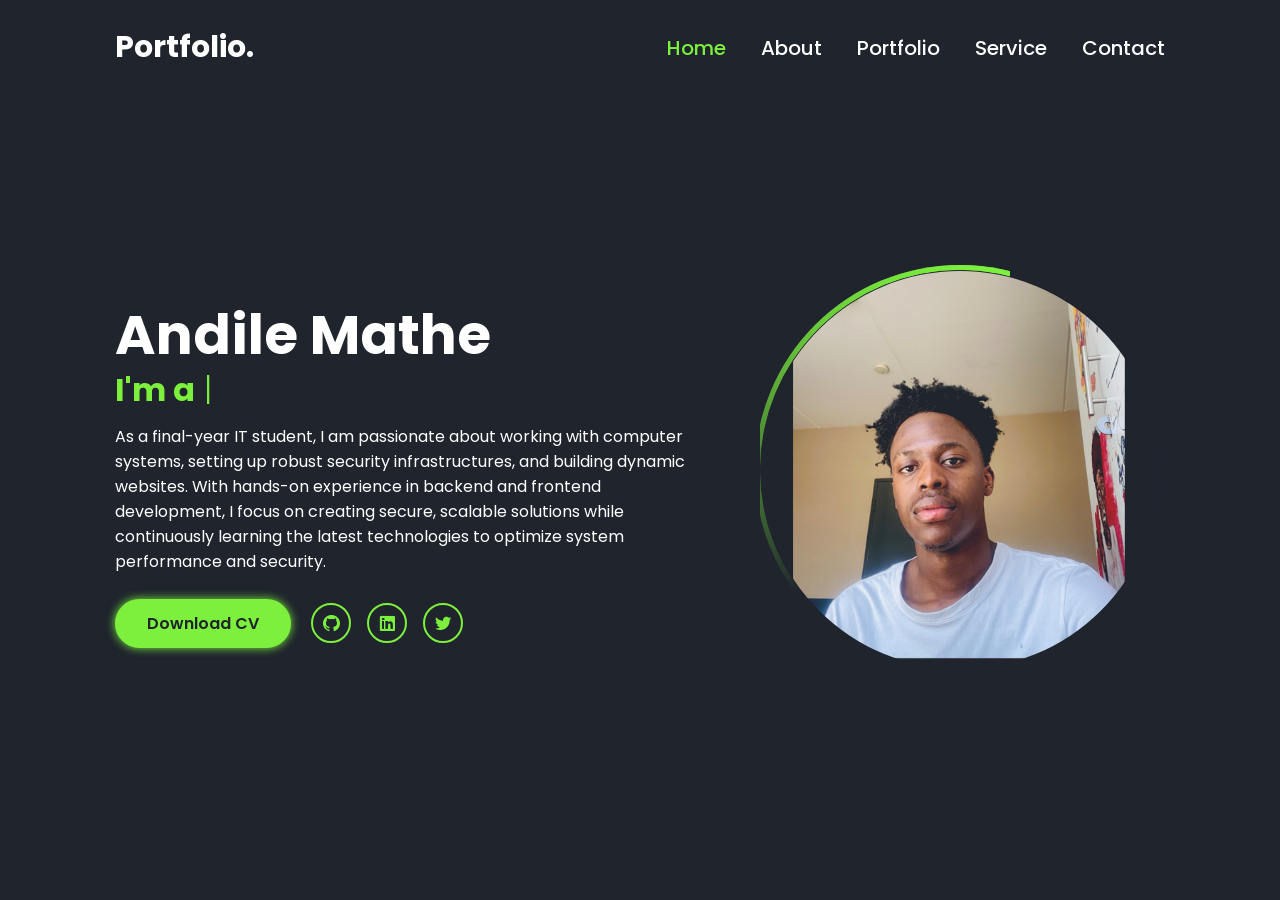
==== index.html @ 310219ba "Update index.html" ====
<!DOCTYPE html>
<html lang="en">
<head>
    <meta charset="UTF-8">
    <meta name="viewport" content="width=device-width, initial-scale=1.0">
    <link rel="stylesheet" href="styles.css">
    <link href='https://unpkg.com/boxicons@2.1.4/css/boxicons.min.css' rel='stylesheet'>
    <title>Andile Mathe</title>
</head>
<body>
    <nav class="navbar">
        <a href="#" class="logo">Portfolio.</a>
        <button class="menu-toggle" id="menuToggle" aria-label="Toggle menu">
            <span></span><span></span><span></span>
        </button>
        <ul id="navList">
            <li class="active"><a href="#home">Home</a></li>
            <li><a href="#about">About</a></li>
            <li><a href="#portfolio">Portfolio</a></li>
            <li><a href="#services">Service</a></li>
            <li><a href="#contact">Contact</a></li>
        </ul>
    </nav>

    <div class="bars-animation">
        <div class="bar" style="--1:6;"></div>
        <div class="bar" style="--1:5;"></div>
        <div class="bar" style="--1:4;"></div>
        <div class="bar" style="--1:3;"></div>
        <div class="bar" style="--1:2;"></div>
        <div class="bar" style="--1:1;"></div>
    </div>

    <section class="home" id="home">
        <div class="home-info">
            <h1>Andile Mathe</h1>
            <h2>I'm a <span id="typewriter"></span><span class="cursor">|</span></h2>
            <p>As a final-year IT student, I am passionate about working with computer systems, setting up robust security infrastructures, and building dynamic websites. With hands-on experience in backend and frontend development, I focus on creating secure, scalable solutions while continuously learning the latest technologies to optimize system performance and security.</p>
            <div class="btn-sci">
                <a href="#" class="btn">Download CV</a>
                <div class="sci">
                    <a href="https://github.com/WolfCeoo" target="_blank"><i class='bx bxl-github'></i></a>
                    <a href="https://www.linkedin.com/public-profile/settings?trk=d_flagship3_profile_self_view_public_profile" target="_blank"><i class='bx bxl-linkedin-square'></i></a>
                    <a href="https://x.com/wolf__ceo" target="_blank"><i class='bx bxl-twitter'></i></a>
                </div>
            </div>
        </div>
        <div class="home-img">
            <div class="img-box">
                <div class="img-item">
                    <img src="Andile.png" alt="Andile Mathe">
                </div>
            </div>
        </div>
    </section>

    <script>
        // Hamburger menu
        const toggle = document.getElementById('menuToggle');
        const navList = document.getElementById('navList');
        toggle.addEventListener('click', () => {
            navList.classList.toggle('open');
            toggle.classList.toggle('active');
        });
        navList.querySelectorAll('a').forEach(link => {
            link.addEventListener('click', () => {
                navList.classList.remove('open');
                toggle.classList.remove('active');
            });
        });

        // Typewriter
        const roles = [
            'Backend Developer.',
            'Network Engineer.',
            'Security Specialist.',
            'Frontend Developer.',
            'IT Student.'
        ];
        const el = document.getElementById('typewriter');
        let roleIndex = 0, charIndex = 0, deleting = false;

        function type() {
            const current = roles[roleIndex];
            if (!deleting) {
                el.textContent = current.slice(0, charIndex + 1);
                charIndex++;
                if (charIndex === current.length) {
                    deleting = true;
                    setTimeout(type, 1800);
                    return;
                }
                setTimeout(type, 80);
            } else {
                el.textContent = current.slice(0, charIndex - 1);
                charIndex--;
                if (charIndex === 0) {
                    deleting = false;
                    roleIndex = (roleIndex + 1) % roles.length;
                    setTimeout(type, 400);
                    return;
                }
                setTimeout(type, 45);
            }
        }
        setTimeout(type, 2000);
    </script>
</body>
</html>
---- styles.css ----
@import url('https://fonts.googleapis.com/css2?family=Poppins:ital,wght@0,100;0,200;0,300;0,400;0,500;0,600;0,700;0,800;0,900;1,100;1,200;1,300;1,400;1,500;1,600;1,700;1,800;1,900&display=swap');

* {
    margin: 0;
    padding: 0;
    box-sizing: border-box;
    font-family: "Poppins", serif;
}

body {
    background-color: #1f242d;
}

a {
    text-decoration: none;
    color: #fff;
}

/* ── NAVBAR ── */
.navbar {
    position: fixed;
    left: 0;
    top: 0;
    width: 100%;
    padding: 25px 9%;
    display: flex;
    justify-content: space-between;
    align-items: center;
    z-index: 100;
    visibility: hidden;
    opacity: 0;
    animation: show-content 1.5s linear forwards;
    animation-delay: 1.2s;
}

@keyframes show-content {
    100% {
        visibility: visible;
        opacity: 1;
    }
}

.navbar .logo {
    font-size: 30px;
    font-weight: 700;
}

.navbar ul {
    display: flex;
    list-style: none;
}

.navbar ul li {
    margin-left: 35px;
}

.navbar ul li a {
    font-size: 20px;
    font-weight: 500;
    transition: 0.5s;
}

.navbar ul li:hover a,
.navbar ul li.active a {
    color: #7cf03d;
}

/* ── HAMBURGER BUTTON ── */
.menu-toggle {
    display: none;
    flex-direction: column;
    justify-content: space-between;
    width: 28px;
    height: 20px;
    background: transparent;
    border: none;
    cursor: pointer;
    z-index: 200;
    padding: 0;
}

.menu-toggle span {
    display: block;
    width: 100%;
    height: 2px;
    background: #fff;
    border-radius: 2px;
    transition: all 0.35s ease;
    transform-origin: left center;
}

.menu-toggle.active span:nth-child(1) { transform: rotate(45deg) translate(1px, -3px); }
.menu-toggle.active span:nth-child(2) { opacity: 0; transform: scaleX(0); }
.menu-toggle.active span:nth-child(3) { transform: rotate(-45deg) translate(1px, 3px); }

/* ── HOME SECTION ── */
.home {
    display: flex;
    align-items: center;
    gap: 50px;
    min-height: 100vh;
    padding: 100px 9% 60px;
    color: #fff;
    visibility: hidden;
    opacity: 0;
    animation: show-content 1.5s linear forwards;
    animation-delay: 1.6s;
}

.home-info h1 {
    font-size: 55px;
}

.home-info h2 {
    font-size: 32px;
    margin-top: -10px;
    color: #7cf03d;
}

.home-info p {
    font-size: 16px;
    margin: 10px 0 25px;
}

.home-info .btn-sci {
    display: flex;
    align-items: center;
    flex-wrap: wrap;
    gap: 12px;
}

.btn {
    display: inline-block;
    padding: 10px 30px;
    background-color: #7cf03d;
    border: 2px solid #7cf03d;
    border-radius: 40px;
    box-shadow: 0 0 10px #7cf03d;
    font-size: 16px;
    color: #1f242d;
    font-weight: 600;
    transition: 0.5s;
}

.btn:hover {
    background: transparent;
    color: #7cf03d;
    box-shadow: none;
}

.home-info .btn-sci .sci {
    display: flex;
    align-items: center;
}

.home-info .btn-sci .sci a {
    display: inline-flex;
    padding: 8px;
    border: 2px solid #7cf03d;
    border-radius: 50%;
    font-size: 20px;
    color: #7cf03d;
    margin: 0 8px;
    transition: 0.5s;
}

.home-info .btn-sci .sci a:hover {
    background-color: #7cf03d;
    color: #1f242d;
    box-shadow: 0 0 10px;
}

/* ── IMAGE BOX ── */
.home-img .img-box {
    position: relative;
    width: 32vw;
    height: 32vw;
    border-radius: 50%;
    padding: 5px;
    display: flex;
    align-items: center;
    overflow: hidden;
    flex-shrink: 0;
}

.home-img .img-box::before,
.home-img .img-box::after {
    content: '';
    position: absolute;
    width: 500px;
    height: 500px;
    background: conic-gradient(transparent, transparent, transparent, #7cf03d);
    transform: rotate(0deg);
    animation: rotate-border 10s linear infinite;
}

.home-img .img-box::after {
    animation-delay: -5s;
}

@keyframes rotate-border {
    100% { transform: rotate(360deg); }
}

.home-img .img-box .img-item {
    position: relative;
    width: 100%;
    height: 100%;
    background-color: #1f242d;
    border-radius: 50%;
    border: .1px solid #1f242d;
    display: flex;
    justify-content: center;
    z-index: 1;
    overflow: hidden;
}

.home-img .img-box .img-item img {
    position: absolute;
    bottom: 10px;
    display: block;
    width: 85%;
    object-fit: cover;
    mix-blend-mode: lighten;
}

/* ── BARS ANIMATION ── */
.bars-animation {
    position: fixed;
    width: 100%;
    height: 100%;
    display: flex;
    z-index: 999;
    pointer-events: none;
}

.bars-animation .bar {
    width: 100%;
    height: 100%;
    background-color: #1f242d;
    transform: translateY(-100%);
    animation: show-bars 1s ease-in-out forwards;
    animation-delay: calc(.1s * var(--1));
}

@keyframes show-bars {
    0%   { transform: translateY(-100%); }
    40%  { transform: translateY(0); }
    100% { transform: translateY(100%); }
}

/* ── TYPEWRITER CURSOR ── */
.cursor {
    display: inline-block;
    color: #7cf03d;
    font-weight: 300;
    animation: blink 0.7s step-end infinite;
    margin-left: 2px;
}

@keyframes blink {
    0%, 100% { opacity: 1; }
    50%       { opacity: 0; }
}

/* ════════════════════════════════
   RESPONSIVE BREAKPOINTS
   ════════════════════════════════ */

/* ── TABLET (max 1024px) ── */
@media (max-width: 1024px) {
    .home {
        gap: 30px;
        padding: 100px 6% 60px;
    }
    .home-info h1 { font-size: 42px; }
    .home-info h2 { font-size: 24px; }
    .home-img .img-box {
        width: 38vw;
        height: 38vw;
    }
}

/* ── MOBILE (max 768px) ── */
@media (max-width: 768px) {
    .menu-toggle {
        display: flex;
    }

    .navbar ul {
        display: none;
        flex-direction: column;
        position: fixed;
        top: 0;
        right: 0;
        width: 70%;
        max-width: 300px;
        height: 100vh;
        background: #161b22;
        padding: 90px 40px 40px;
        gap: 30px;
        box-shadow: -4px 0 30px rgba(0,0,0,0.5);
        z-index: 150;
    }

    .navbar ul.open {
        display: flex;
        animation: slide-in 0.35s ease forwards;
    }

    @keyframes slide-in {
        from { transform: translateX(100%); }
        to   { transform: translateX(0); }
    }

    .navbar ul li { margin-left: 0; }
    .navbar ul li a { font-size: 22px; }

    .home {
        flex-direction: column-reverse;
        align-items: center;
        text-align: center;
        padding: 120px 6% 60px;
        gap: 30px;
    }

    .home-info h1 { font-size: 36px; }
    .home-info h2 { font-size: 18px; }
    .home-info p  { font-size: 14px; }

    .home-info .btn-sci { justify-content: center; }

    .home-img .img-box {
        width: 60vw;
        height: 60vw;
        max-width: 260px;
        max-height: 260px;
    }

    .home-img .img-box::before,
    .home-img .img-box::after {
        width: 300px;
        height: 300px;
    }
}

/* ── SMALL MOBILE (max 480px) ── */
@media (max-width: 480px) {
    .navbar { padding: 20px 5%; }
    .navbar .logo { font-size: 24px; }
    .home-info h1 { font-size: 28px; }
    .home-info h2 { font-size: 15px; }
    .home-info p  { font-size: 13px; }
    .btn { padding: 8px 22px; font-size: 14px; }
    .home-img .img-box {
        width: 70vw;
        height: 70vw;
    }
}
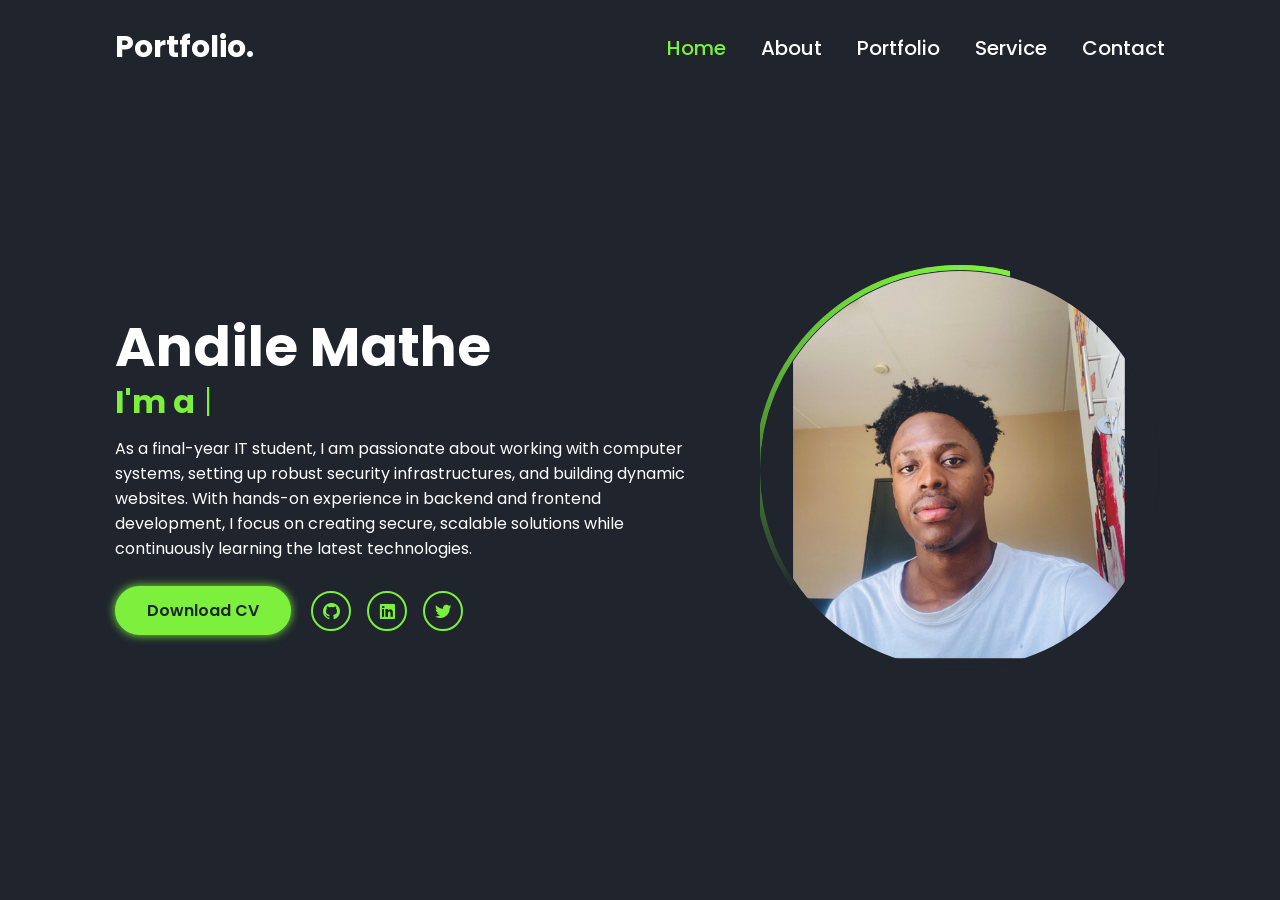
==== commit 0b982831: "Update index.html" ====
--- a/index.html
+++ b/index.html
@@ -5,7 +5,7 @@
     <meta name="viewport" content="width=device-width, initial-scale=1.0">
     <link rel="stylesheet" href="styles.css">
     <link href='https://unpkg.com/boxicons@2.1.4/css/boxicons.min.css' rel='stylesheet'>
-    <title>Andile Mathe</title>
+    <title>Andile Mathe | Portfolio</title>
 </head>
 <body>
     <nav class="navbar">
@@ -23,24 +23,24 @@
     </nav>
 
     <div class="bars-animation">
-        <div class="bar" style="--1:6;"></div>
-        <div class="bar" style="--1:5;"></div>
-        <div class="bar" style="--1:4;"></div>
-        <div class="bar" style="--1:3;"></div>
-        <div class="bar" style="--1:2;"></div>
-        <div class="bar" style="--1:1;"></div>
+        <div class="bar" style="--i:6;"></div>
+        <div class="bar" style="--i:5;"></div>
+        <div class="bar" style="--i:4;"></div>
+        <div class="bar" style="--i:3;"></div>
+        <div class="bar" style="--i:2;"></div>
+        <div class="bar" style="--i:1;"></div>
     </div>
 
     <section class="home" id="home">
         <div class="home-info">
             <h1>Andile Mathe</h1>
             <h2>I'm a <span id="typewriter"></span><span class="cursor">|</span></h2>
-            <p>As a final-year IT student, I am passionate about working with computer systems, setting up robust security infrastructures, and building dynamic websites. With hands-on experience in backend and frontend development, I focus on creating secure, scalable solutions while continuously learning the latest technologies to optimize system performance and security.</p>
+            <p>As a final-year IT student, I am passionate about working with computer systems, setting up robust security infrastructures, and building dynamic websites. With hands-on experience in backend and frontend development, I focus on creating secure, scalable solutions while continuously learning the latest technologies.</p>
             <div class="btn-sci">
                 <a href="#" class="btn">Download CV</a>
                 <div class="sci">
                     <a href="https://github.com/WolfCeoo" target="_blank"><i class='bx bxl-github'></i></a>
-                    <a href="https://www.linkedin.com/public-profile/settings?trk=d_flagship3_profile_self_view_public_profile" target="_blank"><i class='bx bxl-linkedin-square'></i></a>
+                    <a href="https://www.linkedin.com/in/andile-mathe" target="_blank"><i class='bx bxl-linkedin-square'></i></a>
                     <a href="https://x.com/wolf__ceo" target="_blank"><i class='bx bxl-twitter'></i></a>
                 </div>
             </div>
@@ -55,13 +55,16 @@
     </section>
 
     <script>
-        // Hamburger menu
+        // Hamburger menu logic
         const toggle = document.getElementById('menuToggle');
         const navList = document.getElementById('navList');
+
         toggle.addEventListener('click', () => {
             navList.classList.toggle('open');
             toggle.classList.toggle('active');
         });
+
+        // Close menu when a link is clicked
         navList.querySelectorAll('a').forEach(link => {
             link.addEventListener('click', () => {
                 navList.classList.remove('open');
@@ -69,7 +72,7 @@
             });
         });
 
-        // Typewriter
+        // Typewriter logic
         const roles = [
             'Backend Developer.',
             'Network Engineer.',
@@ -82,6 +85,7 @@
 
         function type() {
             const current = roles[roleIndex];
+            
             if (!deleting) {
                 el.textContent = current.slice(0, charIndex + 1);
                 charIndex++;
@@ -103,7 +107,8 @@
                 setTimeout(type, 45);
             }
         }
-        setTimeout(type, 2000);
+        // Start typing after initial intro bars clear
+        setTimeout(type, 1500);
     </script>
 </body>
 </html>
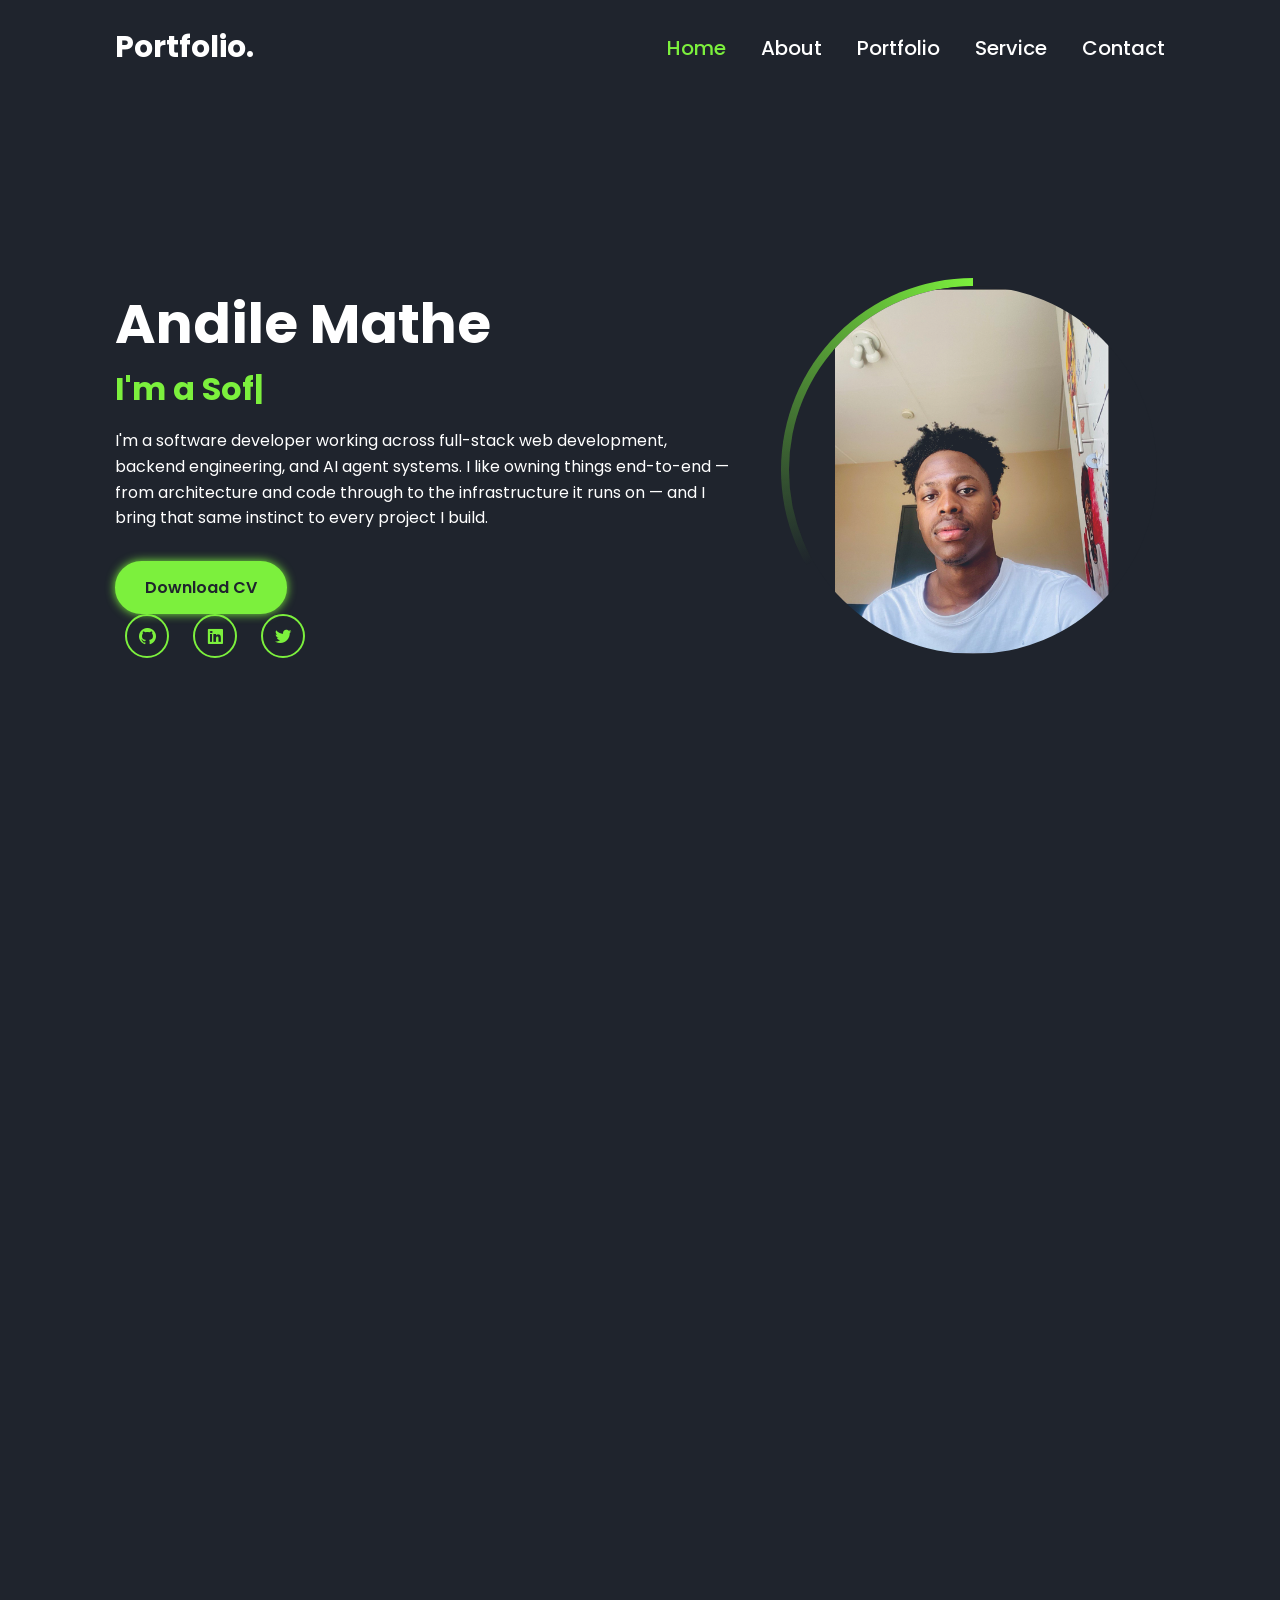
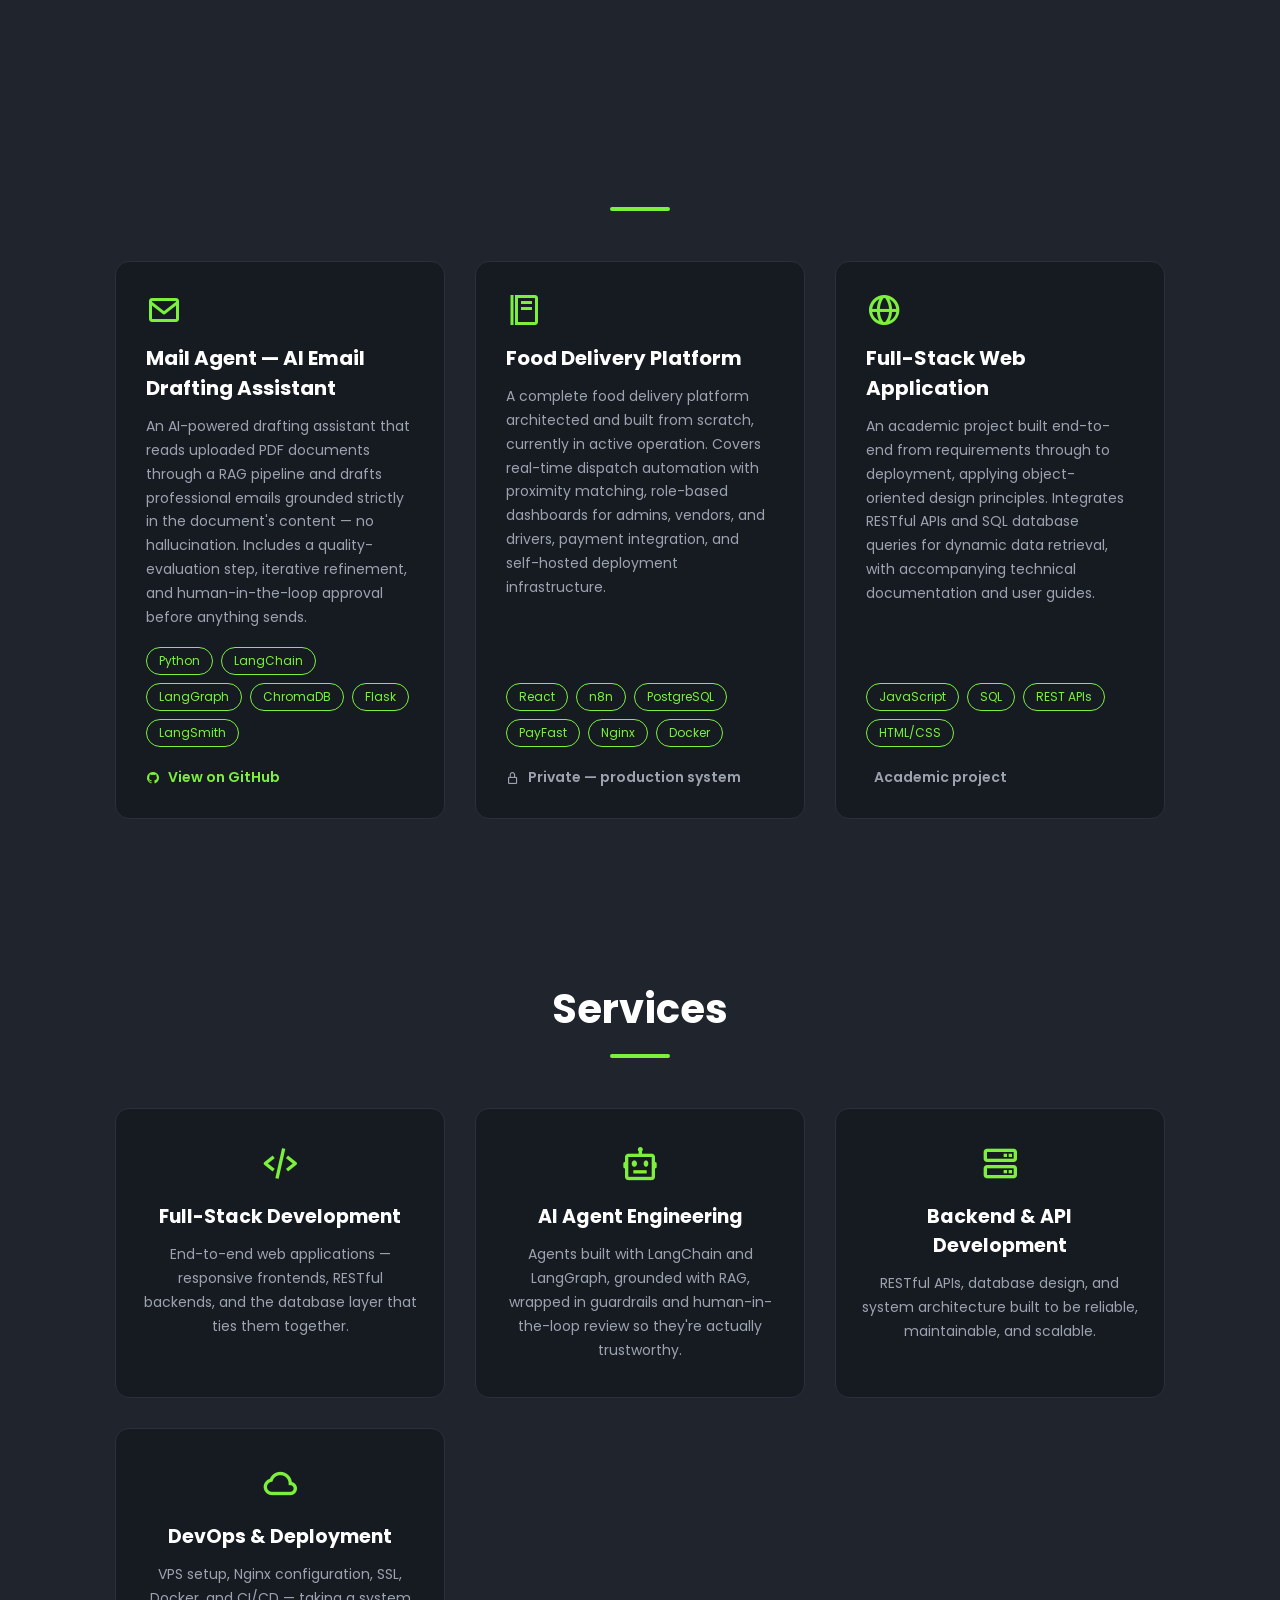
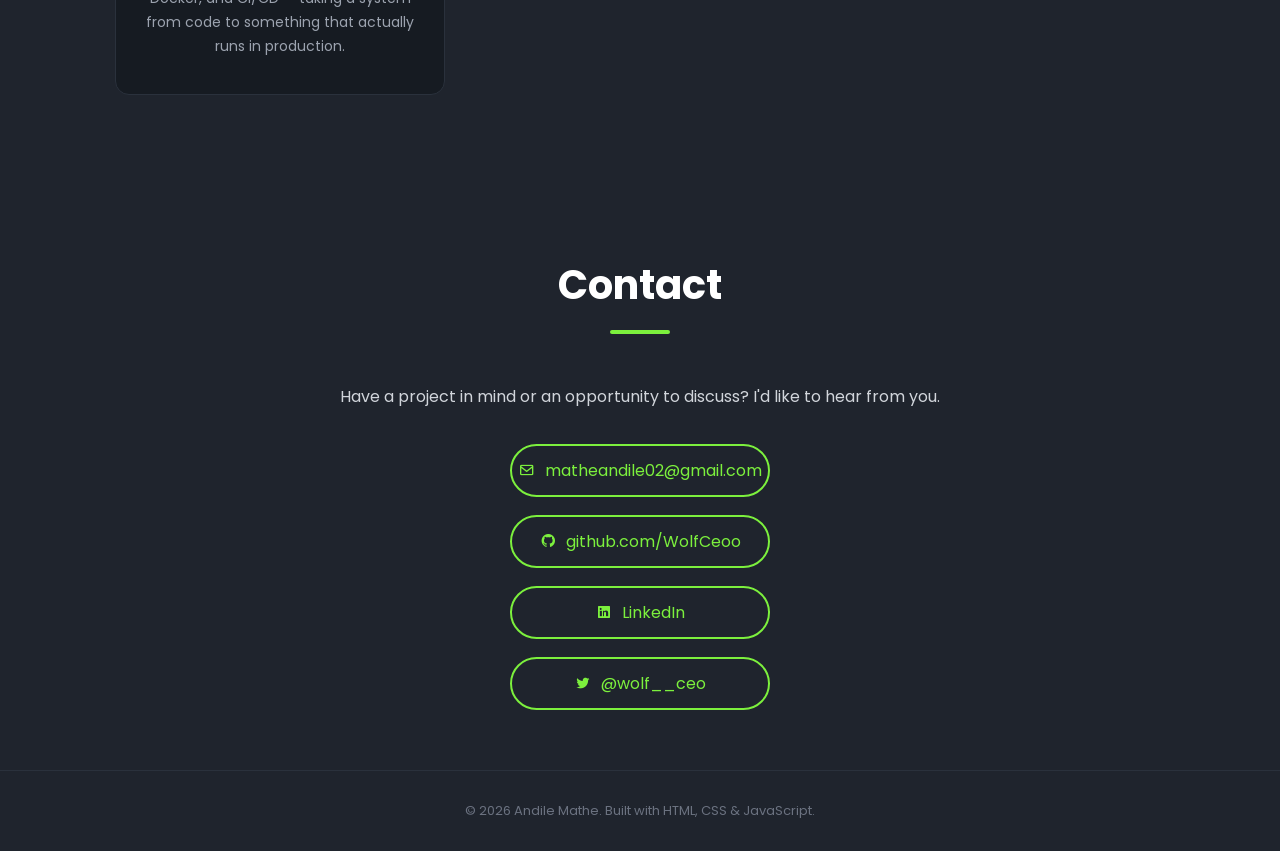
==== commit dab38e6c: "Add About, Portfolio, Services, Contact sections; refresh README; add VPS deploy workflow" ====
--- a/index.html
+++ b/index.html
@@ -1,114 +1,284 @@
-<!DOCTYPE html>
-<html lang="en">
-<head>
-    <meta charset="UTF-8">
-    <meta name="viewport" content="width=device-width, initial-scale=1.0">
-    <link rel="stylesheet" href="styles.css">
-    <link href='https://unpkg.com/boxicons@2.1.4/css/boxicons.min.css' rel='stylesheet'>
-    <title>Andile Mathe | Portfolio</title>
-</head>
-<body>
-    <nav class="navbar">
-        <a href="#" class="logo">Portfolio.</a>
-        <button class="menu-toggle" id="menuToggle" aria-label="Toggle menu">
-            <span></span><span></span><span></span>
-        </button>
-        <ul id="navList">
-            <li class="active"><a href="#home">Home</a></li>
-            <li><a href="#about">About</a></li>
-            <li><a href="#portfolio">Portfolio</a></li>
-            <li><a href="#services">Service</a></li>
-            <li><a href="#contact">Contact</a></li>
-        </ul>
-    </nav>
-
-    <div class="bars-animation">
-        <div class="bar" style="--i:6;"></div>
-        <div class="bar" style="--i:5;"></div>
-        <div class="bar" style="--i:4;"></div>
-        <div class="bar" style="--i:3;"></div>
-        <div class="bar" style="--i:2;"></div>
-        <div class="bar" style="--i:1;"></div>
-    </div>
-
-    <section class="home" id="home">
-        <div class="home-info">
-            <h1>Andile Mathe</h1>
-            <h2>I'm a <span id="typewriter"></span><span class="cursor">|</span></h2>
-            <p>As a final-year IT student, I am passionate about working with computer systems, setting up robust security infrastructures, and building dynamic websites. With hands-on experience in backend and frontend development, I focus on creating secure, scalable solutions while continuously learning the latest technologies.</p>
-            <div class="btn-sci">
-                <a href="#" class="btn">Download CV</a>
-                <div class="sci">
-                    <a href="https://github.com/WolfCeoo" target="_blank"><i class='bx bxl-github'></i></a>
-                    <a href="https://www.linkedin.com/in/andile-mathe" target="_blank"><i class='bx bxl-linkedin-square'></i></a>
-                    <a href="https://x.com/wolf__ceo" target="_blank"><i class='bx bxl-twitter'></i></a>
-                </div>
-            </div>
-        </div>
-        <div class="home-img">
-            <div class="img-box">
-                <div class="img-item">
-                    <img src="Andile.png" alt="Andile Mathe">
-                </div>
-            </div>
-        </div>
-    </section>
-
-    <script>
-        // Hamburger menu logic
-        const toggle = document.getElementById('menuToggle');
-        const navList = document.getElementById('navList');
-
-        toggle.addEventListener('click', () => {
-            navList.classList.toggle('open');
-            toggle.classList.toggle('active');
-        });
-
-        // Close menu when a link is clicked
-        navList.querySelectorAll('a').forEach(link => {
-            link.addEventListener('click', () => {
-                navList.classList.remove('open');
-                toggle.classList.remove('active');
-            });
-        });
-
-        // Typewriter logic
-        const roles = [
-            'Backend Developer.',
-            'Network Engineer.',
-            'Security Specialist.',
-            'Frontend Developer.',
-            'IT Student.'
-        ];
-        const el = document.getElementById('typewriter');
-        let roleIndex = 0, charIndex = 0, deleting = false;
-
-        function type() {
-            const current = roles[roleIndex];
-            
-            if (!deleting) {
-                el.textContent = current.slice(0, charIndex + 1);
-                charIndex++;
-                if (charIndex === current.length) {
-                    deleting = true;
-                    setTimeout(type, 1800);
-                    return;
-                }
-                setTimeout(type, 80);
-            } else {
-                el.textContent = current.slice(0, charIndex - 1);
-                charIndex--;
-                if (charIndex === 0) {
-                    deleting = false;
-                    roleIndex = (roleIndex + 1) % roles.length;
-                    setTimeout(type, 400);
-                    return;
-                }
-                setTimeout(type, 45);
-            }
-        }
-        // Start typing after initial intro bars clear
-        setTimeout(type, 1500);
-    </script>
-</body>
-</html>
+<!DOCTYPE html>
+<html lang="en">
+<head>
+    <meta charset="UTF-8">
+    <meta name="viewport" content="width=device-width, initial-scale=1.0">
+    <meta name="description" content="Andile Mathe — Software Developer & AI Engineer. Full-stack development, backend engineering, and AI agent systems.">
+    <link rel="stylesheet" href="styles.css">
+    <link href='https://unpkg.com/boxicons@2.1.4/css/boxicons.min.css' rel='stylesheet'>
+    <title>Andile Mathe | Portfolio</title>
+</head>
+<body>
+    <nav class="navbar">
+        <a href="#" class="logo">Portfolio.</a>
+        <button class="menu-toggle" id="menuToggle" aria-label="Toggle menu">
+            <span></span><span></span><span></span>
+        </button>
+        <ul id="navList">
+            <li class="active"><a href="#home">Home</a></li>
+            <li><a href="#about">About</a></li>
+            <li><a href="#portfolio">Portfolio</a></li>
+            <li><a href="#services">Service</a></li>
+            <li><a href="#contact">Contact</a></li>
+        </ul>
+    </nav>
+
+    <div class="bars-animation">
+        <div class="bar" style="--i:6;"></div>
+        <div class="bar" style="--i:5;"></div>
+        <div class="bar" style="--i:4;"></div>
+        <div class="bar" style="--i:3;"></div>
+        <div class="bar" style="--i:2;"></div>
+        <div class="bar" style="--i:1;"></div>
+    </div>
+
+    <section class="home" id="home">
+        <div class="home-info">
+            <h1>Andile Mathe</h1>
+            <h2>I'm a <span id="typewriter"></span><span class="cursor">|</span></h2>
+            <p>I'm a software developer working across full-stack web development, backend engineering, and AI agent systems. I like owning things end-to-end — from architecture and code through to the infrastructure it runs on — and I bring that same instinct to every project I build.</p>
+            <div class="btn-sci">
+                <a href="Andile_Mathe_CV.pdf" class="btn" download>Download CV</a>
+                <div class="sci">
+                    <a href="https://github.com/WolfCeoo" target="_blank" rel="noopener"><i class='bx bxl-github'></i></a>
+                    <a href="https://www.linkedin.com/in/andile-mathe" target="_blank" rel="noopener"><i class='bx bxl-linkedin-square'></i></a>
+                    <a href="https://x.com/wolf__ceo" target="_blank" rel="noopener"><i class='bx bxl-twitter'></i></a>
+                </div>
+            </div>
+        </div>
+        <div class="home-img">
+            <div class="img-box">
+                <div class="img-item">
+                    <img src="Andile.png" alt="Andile Mathe">
+                </div>
+            </div>
+        </div>
+    </section>
+
+    <section class="about" id="about">
+        <h2 class="section-title">About Me</h2>
+        <div class="about-content">
+            <div class="about-text">
+                <p>I hold a National Diploma in Information Technology from Tshwane University of Technology, graduating with multiple subject distinctions and membership in the Golden Key International Honour Society. Since then I've been building production systems in the real world — leading a backend redesign during a placement, building AI agents professionally, and independently architecting and running a live business platform from the ground up.</p>
+                <p>I'm comfortable moving between backend APIs, databases, frontend interfaces, and the infrastructure underneath all of it. I don't hand off deployment and call it someone else's problem — I'll set up the server, configure Nginx, and sort out SSL myself, because understanding the whole system makes for better engineering decisions.</p>
+            </div>
+            <div class="about-stats">
+                <div class="stat-card">
+                    <i class='bx bx-code-alt'></i>
+                    <h3>Full-Stack</h3>
+                    <p>React, Node.js, FastAPI, Flask, Django</p>
+                </div>
+                <div class="stat-card">
+                    <i class='bx bx-bot'></i>
+                    <h3>AI Agents</h3>
+                    <p>LangChain, LangGraph, RAG, MCP</p>
+                </div>
+                <div class="stat-card">
+                    <i class='bx bx-server'></i>
+                    <h3>DevOps</h3>
+                    <p>Docker, Nginx, VPS, CI/CD</p>
+                </div>
+                <div class="stat-card">
+                    <i class='bx bx-data'></i>
+                    <h3>Databases</h3>
+                    <p>PostgreSQL, MySQL, MariaDB</p>
+                </div>
+            </div>
+        </div>
+    </section>
+
+    <section class="portfolio" id="portfolio">
+        <h2 class="section-title">Portfolio</h2>
+        <div class="portfolio-grid">
+
+            <div class="portfolio-card">
+                <div class="portfolio-card-header">
+                    <i class='bx bx-envelope'></i>
+                </div>
+                <h3>Mail Agent — AI Email Drafting Assistant</h3>
+                <p>An AI-powered drafting assistant that reads uploaded PDF documents through a RAG pipeline and drafts professional emails grounded strictly in the document's content — no hallucination. Includes a quality-evaluation step, iterative refinement, and human-in-the-loop approval before anything sends.</p>
+                <div class="tag-list">
+                    <span class="tag">Python</span>
+                    <span class="tag">LangChain</span>
+                    <span class="tag">LangGraph</span>
+                    <span class="tag">ChromaDB</span>
+                    <span class="tag">Flask</span>
+                    <span class="tag">LangSmith</span>
+                </div>
+                <a href="https://github.com/WolfCeoo/Mail-Agent" target="_blank" rel="noopener" class="portfolio-link">
+                    <i class='bx bxl-github'></i> View on GitHub
+                </a>
+            </div>
+
+            <div class="portfolio-card">
+                <div class="portfolio-card-header">
+                    <i class='bx bx-food-menu'></i>
+                </div>
+                <h3>Food Delivery Platform</h3>
+                <p>A complete food delivery platform architected and built from scratch, currently in active operation. Covers real-time dispatch automation with proximity matching, role-based dashboards for admins, vendors, and drivers, payment integration, and self-hosted deployment infrastructure.</p>
+                <div class="tag-list">
+                    <span class="tag">React</span>
+                    <span class="tag">n8n</span>
+                    <span class="tag">PostgreSQL</span>
+                    <span class="tag">PayFast</span>
+                    <span class="tag">Nginx</span>
+                    <span class="tag">Docker</span>
+                </div>
+                <span class="portfolio-link portfolio-link-static">
+                    <i class='bx bx-lock-alt'></i> Private — production system
+                </span>
+            </div>
+
+            <div class="portfolio-card">
+                <div class="portfolio-card-header">
+                    <i class='bx bx-globe'></i>
+                </div>
+                <h3>Full-Stack Web Application</h3>
+                <p>An academic project built end-to-end from requirements through to deployment, applying object-oriented design principles. Integrates RESTful APIs and SQL database queries for dynamic data retrieval, with accompanying technical documentation and user guides.</p>
+                <div class="tag-list">
+                    <span class="tag">JavaScript</span>
+                    <span class="tag">SQL</span>
+                    <span class="tag">REST APIs</span>
+                    <span class="tag">HTML/CSS</span>
+                </div>
+                <span class="portfolio-link portfolio-link-static">
+                    <i class='bx bx-graduation'></i> Academic project
+                </span>
+            </div>
+
+        </div>
+    </section>
+
+    <section class="services" id="services">
+        <h2 class="section-title">Services</h2>
+        <div class="services-grid">
+            <div class="service-card">
+                <i class='bx bx-code-alt'></i>
+                <h3>Full-Stack Development</h3>
+                <p>End-to-end web applications — responsive frontends, RESTful backends, and the database layer that ties them together.</p>
+            </div>
+            <div class="service-card">
+                <i class='bx bx-bot'></i>
+                <h3>AI Agent Engineering</h3>
+                <p>Agents built with LangChain and LangGraph, grounded with RAG, wrapped in guardrails and human-in-the-loop review so they're actually trustworthy.</p>
+            </div>
+            <div class="service-card">
+                <i class='bx bx-server'></i>
+                <h3>Backend & API Development</h3>
+                <p>RESTful APIs, database design, and system architecture built to be reliable, maintainable, and scalable.</p>
+            </div>
+            <div class="service-card">
+                <i class='bx bx-cloud'></i>
+                <h3>DevOps & Deployment</h3>
+                <p>VPS setup, Nginx configuration, SSL, Docker, and CI/CD — taking a system from code to something that actually runs in production.</p>
+            </div>
+        </div>
+    </section>
+
+    <section class="contact" id="contact">
+        <h2 class="section-title">Contact</h2>
+        <div class="contact-content">
+            <p>Have a project in mind or an opportunity to discuss? I'd like to hear from you.</p>
+            <div class="contact-links">
+                <a href="mailto:matheandile02@gmail.com" class="contact-item">
+                    <i class='bx bx-envelope'></i> matheandile02@gmail.com
+                </a>
+                <a href="https://github.com/WolfCeoo" target="_blank" rel="noopener" class="contact-item">
+                    <i class='bx bxl-github'></i> github.com/WolfCeoo
+                </a>
+                <a href="https://www.linkedin.com/in/andile-mathe" target="_blank" rel="noopener" class="contact-item">
+                    <i class='bx bxl-linkedin-square'></i> LinkedIn
+                </a>
+                <a href="https://x.com/wolf__ceo" target="_blank" rel="noopener" class="contact-item">
+                    <i class='bx bxl-twitter'></i> @wolf__ceo
+                </a>
+            </div>
+        </div>
+    </section>
+
+    <footer class="footer">
+        <p>&copy; <span id="year"></span> Andile Mathe. Built with HTML, CSS &amp; JavaScript.</p>
+    </footer>
+
+    <script>
+        // Hamburger menu logic
+        const toggle = document.getElementById('menuToggle');
+        const navList = document.getElementById('navList');
+
+        toggle.addEventListener('click', () => {
+            navList.classList.toggle('open');
+            toggle.classList.toggle('active');
+        });
+
+        // Close menu when a link is clicked
+        navList.querySelectorAll('a').forEach(link => {
+            link.addEventListener('click', () => {
+                navList.classList.remove('open');
+                toggle.classList.remove('active');
+            });
+        });
+
+        // Highlight active nav link on scroll
+        const sections = document.querySelectorAll('section[id]');
+        const navLinks = document.querySelectorAll('#navList li');
+
+        window.addEventListener('scroll', () => {
+            let current = '';
+            sections.forEach(section => {
+                const sectionTop = section.offsetTop - 120;
+                if (window.scrollY >= sectionTop) {
+                    current = section.getAttribute('id');
+                }
+            });
+            navLinks.forEach(li => {
+                li.classList.remove('active');
+                const link = li.querySelector('a');
+                if (link.getAttribute('href') === `#${current}`) {
+                    li.classList.add('active');
+                }
+            });
+        });
+
+        // Typewriter logic
+        const roles = [
+            'Software Developer.',
+            'AI Engineer.',
+            'Backend Developer.',
+            'Full-Stack Developer.',
+            'Problem Solver.'
+        ];
+        const el = document.getElementById('typewriter');
+        let roleIndex = 0, charIndex = 0, deleting = false;
+
+        function type() {
+            const current = roles[roleIndex];
+
+            if (!deleting) {
+                el.textContent = current.slice(0, charIndex + 1);
+                charIndex++;
+                if (charIndex === current.length) {
+                    deleting = true;
+                    setTimeout(type, 1800);
+                    return;
+                }
+                setTimeout(type, 80);
+            } else {
+                el.textContent = current.slice(0, charIndex - 1);
+                charIndex--;
+                if (charIndex === 0) {
+                    deleting = false;
+                    roleIndex = (roleIndex + 1) % roles.length;
+                    setTimeout(type, 400);
+                    return;
+                }
+                setTimeout(type, 45);
+            }
+        }
+        // Start typing after initial intro bars clear
+        setTimeout(type, 1500);
+
+        // Footer year
+        document.getElementById('year').textContent = new Date().getFullYear();
+    </script>
+</body>
+</html>
--- a/styles.css
+++ b/styles.css
@@ -1,14 +1,15 @@
-@import url('https://fonts.googleapis.com/css2?family=Poppins:ital,wght@0,100;0,200;0,300;0,400;0,500;0,600;0,700;0,800;0,900;1,100;1,200;1,300;1,400;1,500;1,600;1,700;1,800;1,900&display=swap');
+@import url('https://fonts.googleapis.com/css2?family=Poppins:wght@300;400;500;600;700&display=swap');
 
 * {
     margin: 0;
     padding: 0;
     box-sizing: border-box;
-    font-family: "Poppins", serif;
+    font-family: "Poppins", sans-serif;
 }
 
 body {
     background-color: #1f242d;
+    overflow-x: hidden;
 }
 
 a {
@@ -29,8 +30,8 @@
     z-index: 100;
     visibility: hidden;
     opacity: 0;
-    animation: show-content 1.5s linear forwards;
-    animation-delay: 1.2s;
+    animation: show-content 1s linear forwards;
+    animation-delay: 1.2s; /* Starts as bars transition out */
 }
 
 @keyframes show-content {
@@ -70,28 +71,26 @@
     display: none;
     flex-direction: column;
     justify-content: space-between;
-    width: 28px;
-    height: 20px;
+    width: 30px;
+    height: 22px;
     background: transparent;
     border: none;
     cursor: pointer;
     z-index: 200;
-    padding: 0;
 }
 
 .menu-toggle span {
     display: block;
     width: 100%;
-    height: 2px;
+    height: 3px;
     background: #fff;
     border-radius: 2px;
-    transition: all 0.35s ease;
-    transform-origin: left center;
-}
-
-.menu-toggle.active span:nth-child(1) { transform: rotate(45deg) translate(1px, -3px); }
-.menu-toggle.active span:nth-child(2) { opacity: 0; transform: scaleX(0); }
-.menu-toggle.active span:nth-child(3) { transform: rotate(-45deg) translate(1px, 3px); }
+    transition: 0.3s;
+}
+
+.menu-toggle.active span:nth-child(1) { transform: translateY(9.5px) rotate(45deg); }
+.menu-toggle.active span:nth-child(2) { opacity: 0; }
+.menu-toggle.active span:nth-child(3) { transform: translateY(-9.5px) rotate(-45deg); }
 
 /* ── HOME SECTION ── */
 .home {
@@ -103,35 +102,17 @@
     color: #fff;
     visibility: hidden;
     opacity: 0;
-    animation: show-content 1.5s linear forwards;
-    animation-delay: 1.6s;
-}
-
-.home-info h1 {
-    font-size: 55px;
-}
-
-.home-info h2 {
-    font-size: 32px;
-    margin-top: -10px;
-    color: #7cf03d;
-}
-
-.home-info p {
-    font-size: 16px;
-    margin: 10px 0 25px;
-}
-
-.home-info .btn-sci {
-    display: flex;
-    align-items: center;
-    flex-wrap: wrap;
-    gap: 12px;
-}
+    animation: show-content 1s linear forwards;
+    animation-delay: 1.4s;
+}
+
+.home-info h1 { font-size: 55px; }
+.home-info h2 { font-size: 32px; color: #7cf03d; }
+.home-info p { font-size: 16px; margin: 15px 0 30px; line-height: 1.6; }
 
 .btn {
     display: inline-block;
-    padding: 10px 30px;
+    padding: 12px 28px;
     background-color: #7cf03d;
     border: 2px solid #7cf03d;
     border-radius: 40px;
@@ -148,79 +129,63 @@
     box-shadow: none;
 }
 
-.home-info .btn-sci .sci {
-    display: flex;
-    align-items: center;
-}
-
-.home-info .btn-sci .sci a {
+.sci a {
     display: inline-flex;
-    padding: 8px;
+    padding: 10px;
     border: 2px solid #7cf03d;
     border-radius: 50%;
     font-size: 20px;
     color: #7cf03d;
-    margin: 0 8px;
+    margin: 0 10px;
     transition: 0.5s;
 }
 
-.home-info .btn-sci .sci a:hover {
+.sci a:hover {
     background-color: #7cf03d;
     color: #1f242d;
-    box-shadow: 0 0 10px;
+    box-shadow: 0 0 10px #7cf03d;
 }
 
 /* ── IMAGE BOX ── */
 .home-img .img-box {
     position: relative;
-    width: 32vw;
-    height: 32vw;
+    width: 30vw;
+    height: 30vw;
     border-radius: 50%;
-    padding: 5px;
     display: flex;
     align-items: center;
+    justify-content: center;
     overflow: hidden;
-    flex-shrink: 0;
-}
-
-.home-img .img-box::before,
-.home-img .img-box::after {
+}
+
+.home-img .img-box::before {
     content: '';
     position: absolute;
-    width: 500px;
-    height: 500px;
+    width: 150%;
+    height: 150%;
     background: conic-gradient(transparent, transparent, transparent, #7cf03d);
-    transform: rotate(0deg);
-    animation: rotate-border 10s linear infinite;
-}
-
-.home-img .img-box::after {
-    animation-delay: -5s;
+    animation: rotate-border 6s linear infinite;
 }
 
 @keyframes rotate-border {
     100% { transform: rotate(360deg); }
 }
 
-.home-img .img-box .img-item {
+.img-item {
     position: relative;
-    width: 100%;
-    height: 100%;
+    width: 96%;
+    height: 96%;
     background-color: #1f242d;
     border-radius: 50%;
-    border: .1px solid #1f242d;
+    z-index: 1;
     display: flex;
     justify-content: center;
-    z-index: 1;
     overflow: hidden;
 }
 
-.home-img .img-box .img-item img {
-    position: absolute;
-    bottom: 10px;
-    display: block;
-    width: 85%;
-    object-fit: cover;
+.img-item img {
+    width: 90%;
+    object-fit: contain;
     mix-blend-mode: lighten;
 }
 
@@ -240,120 +205,303 @@
     background-color: #1f242d;
     transform: translateY(-100%);
     animation: show-bars 1s ease-in-out forwards;
-    animation-delay: calc(.1s * var(--1));
+    animation-delay: calc(.1s * var(--i));
 }
 
 @keyframes show-bars {
     0%   { transform: translateY(-100%); }
-    40%  { transform: translateY(0); }
+    50%  { transform: translateY(0); }
     100% { transform: translateY(100%); }
 }
 
-/* ── TYPEWRITER CURSOR ── */
 .cursor {
-    display: inline-block;
     color: #7cf03d;
-    font-weight: 300;
     animation: blink 0.7s step-end infinite;
-    margin-left: 2px;
 }
 
 @keyframes blink {
-    0%, 100% { opacity: 1; }
-    50%       { opacity: 0; }
-}
-
-/* ════════════════════════════════
-   RESPONSIVE BREAKPOINTS
-   ════════════════════════════════ */
-
-/* ── TABLET (max 1024px) ── */
-@media (max-width: 1024px) {
-    .home {
-        gap: 30px;
-        padding: 100px 6% 60px;
-    }
-    .home-info h1 { font-size: 42px; }
-    .home-info h2 { font-size: 24px; }
-    .home-img .img-box {
-        width: 38vw;
-        height: 38vw;
-    }
-}
-
-/* ── MOBILE (max 768px) ── */
+    50% { opacity: 0; }
+}
+
+/* ── RESPONSIVE ── */
 @media (max-width: 768px) {
-    .menu-toggle {
-        display: flex;
-    }
+    .menu-toggle { display: flex; }
 
     .navbar ul {
-        display: none;
-        flex-direction: column;
         position: fixed;
         top: 0;
         right: 0;
-        width: 70%;
-        max-width: 300px;
+        width: 60%;
         height: 100vh;
         background: #161b22;
-        padding: 90px 40px 40px;
-        gap: 30px;
-        box-shadow: -4px 0 30px rgba(0,0,0,0.5);
-        z-index: 150;
+        flex-direction: column;
+        padding: 100px 40px;
+        transform: translateX(100%);
+        transition: 0.4s ease;
     }
 
-    .navbar ul.open {
-        display: flex;
-        animation: slide-in 0.35s ease forwards;
-    }
-
-    @keyframes slide-in {
-        from { transform: translateX(100%); }
-        to   { transform: translateX(0); }
-    }
-
-    .navbar ul li { margin-left: 0; }
-    .navbar ul li a { font-size: 22px; }
+    .navbar ul.open { transform: translateX(0); }
 
     .home {
         flex-direction: column-reverse;
-        align-items: center;
         text-align: center;
-        padding: 120px 6% 60px;
-        gap: 30px;
+        padding-top: 120px;
     }
 
-    .home-info h1 { font-size: 36px; }
-    .home-info h2 { font-size: 18px; }
-    .home-info p  { font-size: 14px; }
-
-    .home-info .btn-sci { justify-content: center; }
-
-    .home-img .img-box {
-        width: 60vw;
-        height: 60vw;
-        max-width: 260px;
-        max-height: 260px;
-    }
-
-    .home-img .img-box::before,
-    .home-img .img-box::after {
-        width: 300px;
-        height: 300px;
-    }
-}
-
-/* ── SMALL MOBILE (max 480px) ── */
-@media (max-width: 480px) {
-    .navbar { padding: 20px 5%; }
-    .navbar .logo { font-size: 24px; }
-    .home-info h1 { font-size: 28px; }
-    .home-info h2 { font-size: 15px; }
-    .home-info p  { font-size: 13px; }
-    .btn { padding: 8px 22px; font-size: 14px; }
-    .home-img .img-box {
-        width: 70vw;
-        height: 70vw;
-    }
-}
+    .home-img .img-box { width: 250px; height: 250px; }
+}
+
+/* ══════════════ SHARED SECTION STYLES ══════════════ */
+section:not(.home) {
+    padding: 100px 9% 60px;
+    color: #fff;
+}
+
+.section-title {
+    font-size: 40px;
+    text-align: center;
+    margin-bottom: 50px;
+    position: relative;
+}
+
+.section-title::after {
+    content: '';
+    display: block;
+    width: 60px;
+    height: 4px;
+    background: #7cf03d;
+    margin: 15px auto 0;
+    border-radius: 2px;
+}
+
+/* ══════════════ ABOUT ══════════════ */
+.about-content {
+    display: flex;
+    gap: 60px;
+    align-items: flex-start;
+    flex-wrap: wrap;
+}
+
+.about-text {
+    flex: 1 1 400px;
+}
+
+.about-text p {
+    font-size: 16px;
+    line-height: 1.8;
+    margin-bottom: 20px;
+    color: #d1d5db;
+}
+
+.about-stats {
+    flex: 1 1 400px;
+    display: grid;
+    grid-template-columns: repeat(2, 1fr);
+    gap: 20px;
+}
+
+.stat-card {
+    background: #161b22;
+    border: 1px solid #2a313c;
+    border-radius: 12px;
+    padding: 25px 20px;
+    text-align: center;
+    transition: 0.3s;
+}
+
+.stat-card:hover {
+    border-color: #7cf03d;
+    transform: translateY(-5px);
+}
+
+.stat-card i {
+    font-size: 34px;
+    color: #7cf03d;
+    margin-bottom: 12px;
+}
+
+.stat-card h3 {
+    font-size: 18px;
+    margin-bottom: 8px;
+}
+
+.stat-card p {
+    font-size: 13px;
+    color: #9ca3af;
+}
+
+/* ══════════════ PORTFOLIO ══════════════ */
+.portfolio-grid {
+    display: grid;
+    grid-template-columns: repeat(auto-fit, minmax(300px, 1fr));
+    gap: 30px;
+}
+
+.portfolio-card {
+    background: #161b22;
+    border: 1px solid #2a313c;
+    border-radius: 14px;
+    padding: 30px;
+    display: flex;
+    flex-direction: column;
+    transition: 0.3s;
+}
+
+.portfolio-card:hover {
+    border-color: #7cf03d;
+    transform: translateY(-6px);
+    box-shadow: 0 10px 30px rgba(124, 240, 61, 0.08);
+}
+
+.portfolio-card-header i {
+    font-size: 36px;
+    color: #7cf03d;
+    margin-bottom: 15px;
+}
+
+.portfolio-card h3 {
+    font-size: 20px;
+    margin-bottom: 12px;
+}
+
+.portfolio-card p {
+    font-size: 14px;
+    line-height: 1.7;
+    color: #9ca3af;
+    flex-grow: 1;
+    margin-bottom: 18px;
+}
+
+.tag-list {
+    display: flex;
+    flex-wrap: wrap;
+    gap: 8px;
+    margin-bottom: 20px;
+}
+
+.tag {
+    font-size: 12px;
+    padding: 4px 12px;
+    border: 1px solid #7cf03d;
+    color: #7cf03d;
+    border-radius: 20px;
+}
+
+.portfolio-link {
+    display: inline-flex;
+    align-items: center;
+    gap: 8px;
+    font-size: 14px;
+    font-weight: 600;
+    color: #7cf03d;
+    transition: 0.3s;
+}
+
+.portfolio-link:hover {
+    opacity: 0.75;
+}
+
+.portfolio-link-static {
+    color: #9ca3af;
+    cursor: default;
+}
+
+.portfolio-link-static:hover {
+    opacity: 1;
+}
+
+/* ══════════════ SERVICES ══════════════ */
+.services-grid {
+    display: grid;
+    grid-template-columns: repeat(auto-fit, minmax(240px, 1fr));
+    gap: 30px;
+}
+
+.service-card {
+    background: #161b22;
+    border: 1px solid #2a313c;
+    border-radius: 14px;
+    padding: 35px 25px;
+    text-align: center;
+    transition: 0.3s;
+}
+
+.service-card:hover {
+    border-color: #7cf03d;
+    transform: translateY(-6px);
+}
+
+.service-card i {
+    font-size: 40px;
+    color: #7cf03d;
+    margin-bottom: 18px;
+}
+
+.service-card h3 {
+    font-size: 19px;
+    margin-bottom: 12px;
+}
+
+.service-card p {
+    font-size: 14px;
+    line-height: 1.7;
+    color: #9ca3af;
+}
+
+/* ══════════════ CONTACT ══════════════ */
+.contact-content {
+    text-align: center;
+    max-width: 600px;
+    margin: 0 auto;
+}
+
+.contact-content > p {
+    font-size: 16px;
+    color: #d1d5db;
+    margin-bottom: 35px;
+}
+
+.contact-links {
+    display: flex;
+    flex-direction: column;
+    gap: 18px;
+    align-items: center;
+}
+
+.contact-item {
+    display: inline-flex;
+    align-items: center;
+    gap: 10px;
+    font-size: 16px;
+    padding: 12px 26px;
+    border: 2px solid #7cf03d;
+    border-radius: 40px;
+    color: #7cf03d;
+    transition: 0.3s;
+    width: 260px;
+    justify-content: center;
+}
+
+.contact-item:hover {
+    background: #7cf03d;
+    color: #1f242d;
+    box-shadow: 0 0 10px #7cf03d;
+}
+
+/* ══════════════ FOOTER ══════════════ */
+.footer {
+    text-align: center;
+    padding: 30px 9%;
+    color: #6b7280;
+    font-size: 13px;
+    border-top: 1px solid #2a313c;
+}
+
+/* ══════════════ RESPONSIVE ADDITIONS ══════════════ */
+@media (max-width: 768px) {
+    section:not(.home) { padding: 80px 6% 40px; }
+    .section-title { font-size: 30px; }
+    .about-content { flex-direction: column; }
+    .about-stats { grid-template-columns: repeat(2, 1fr); }
+    .contact-item { width: 100%; max-width: 300px; }
+}
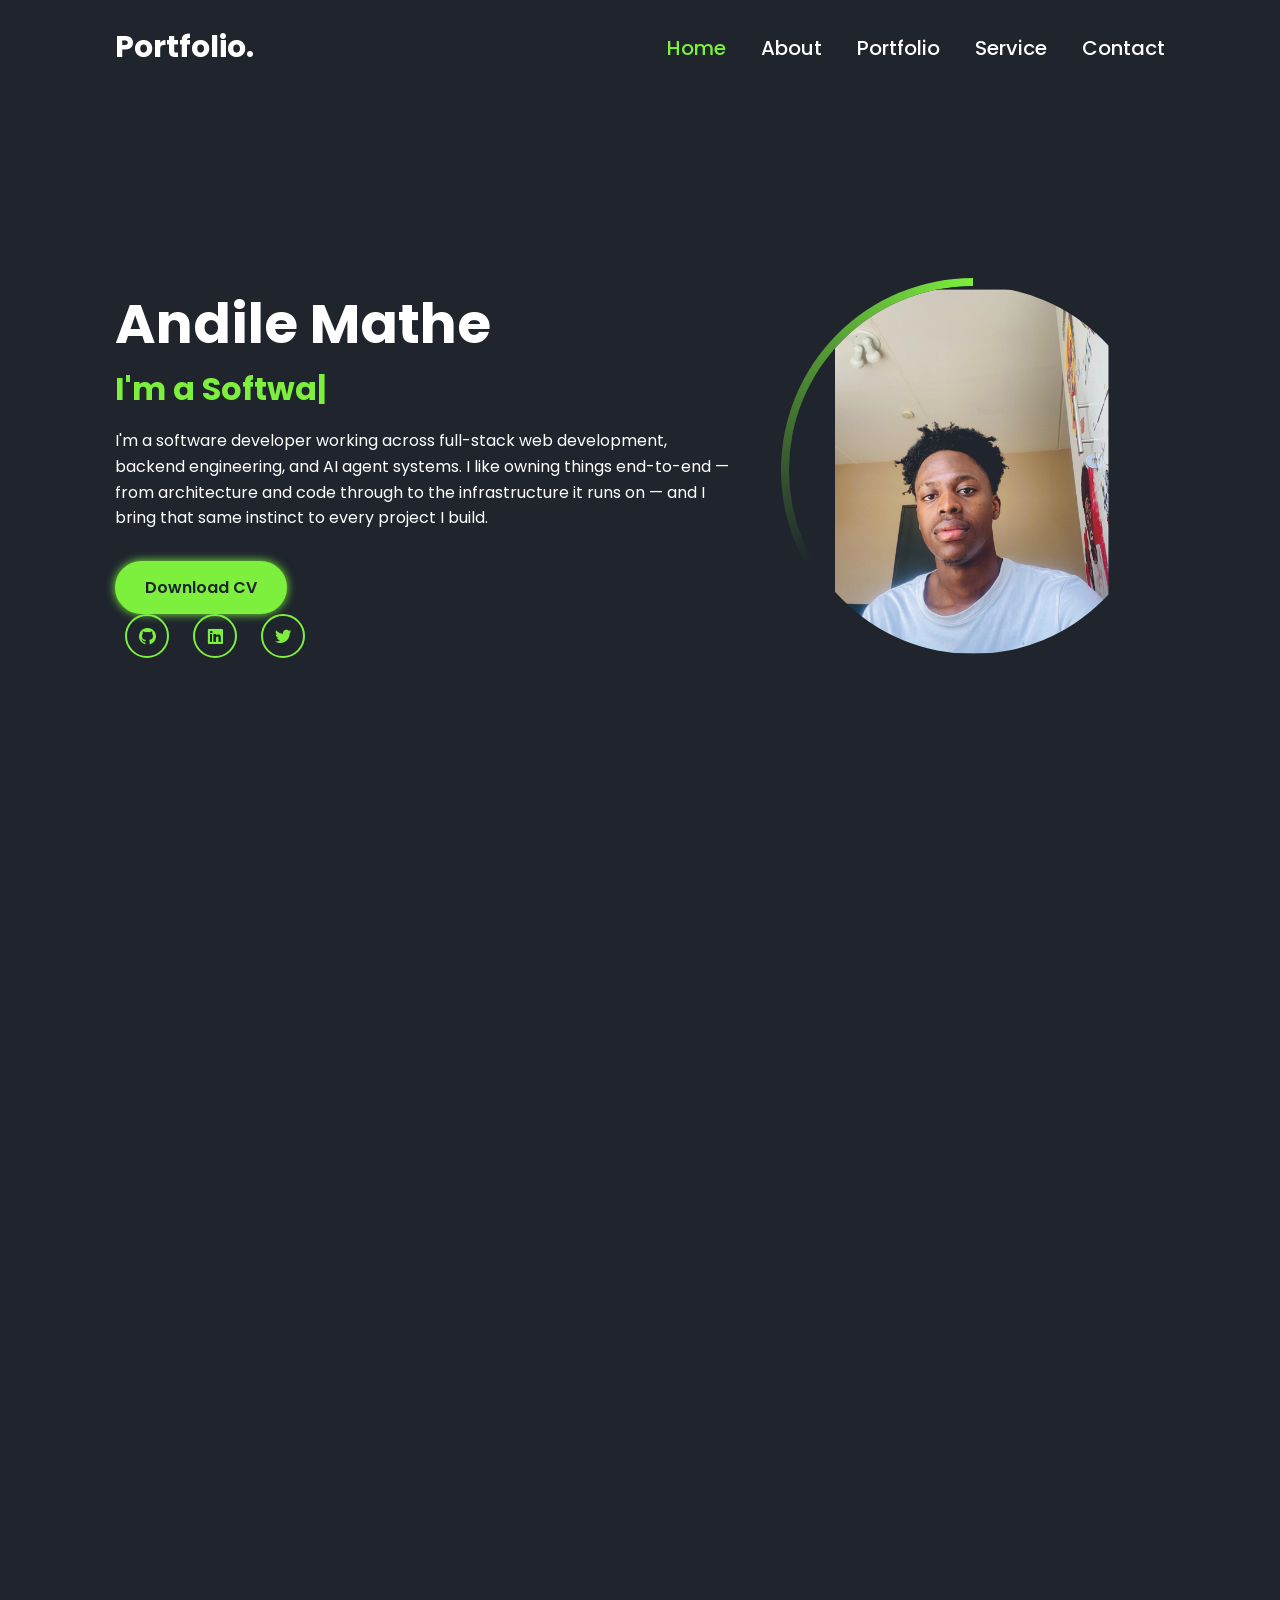
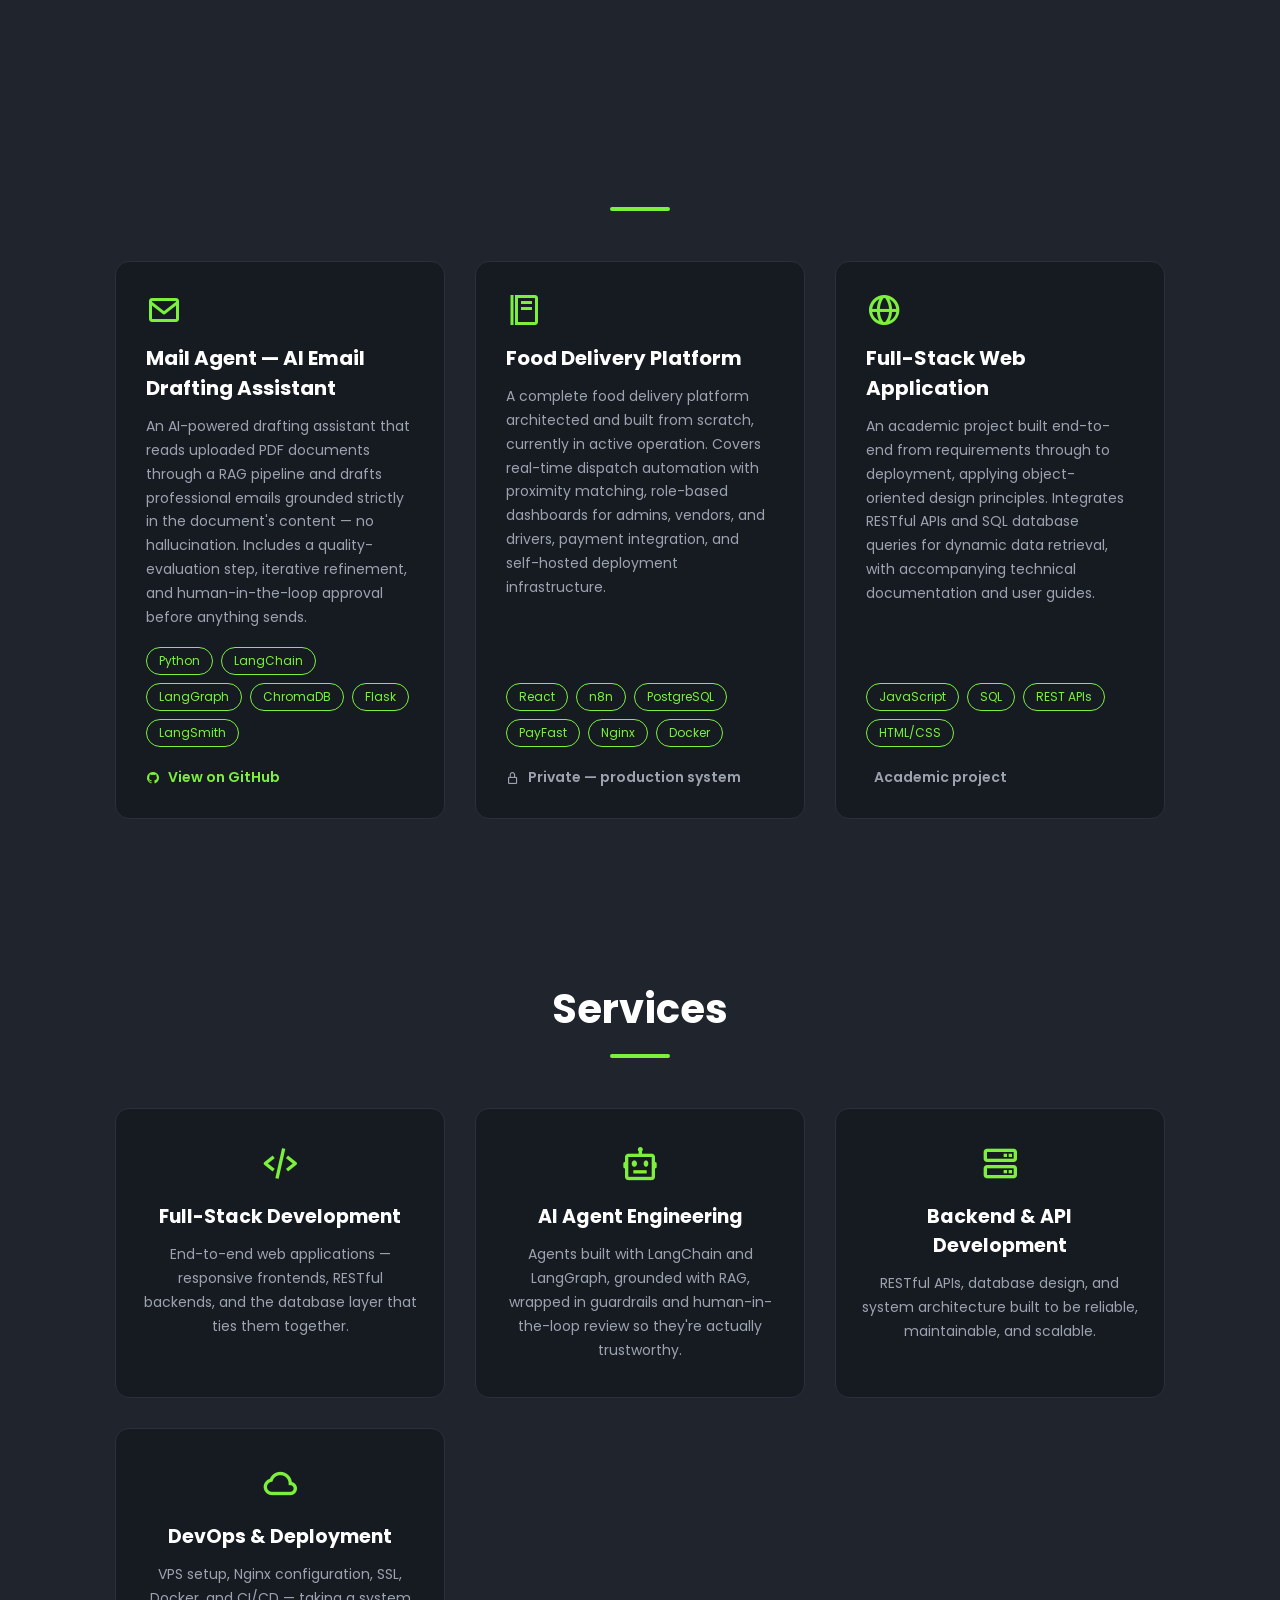
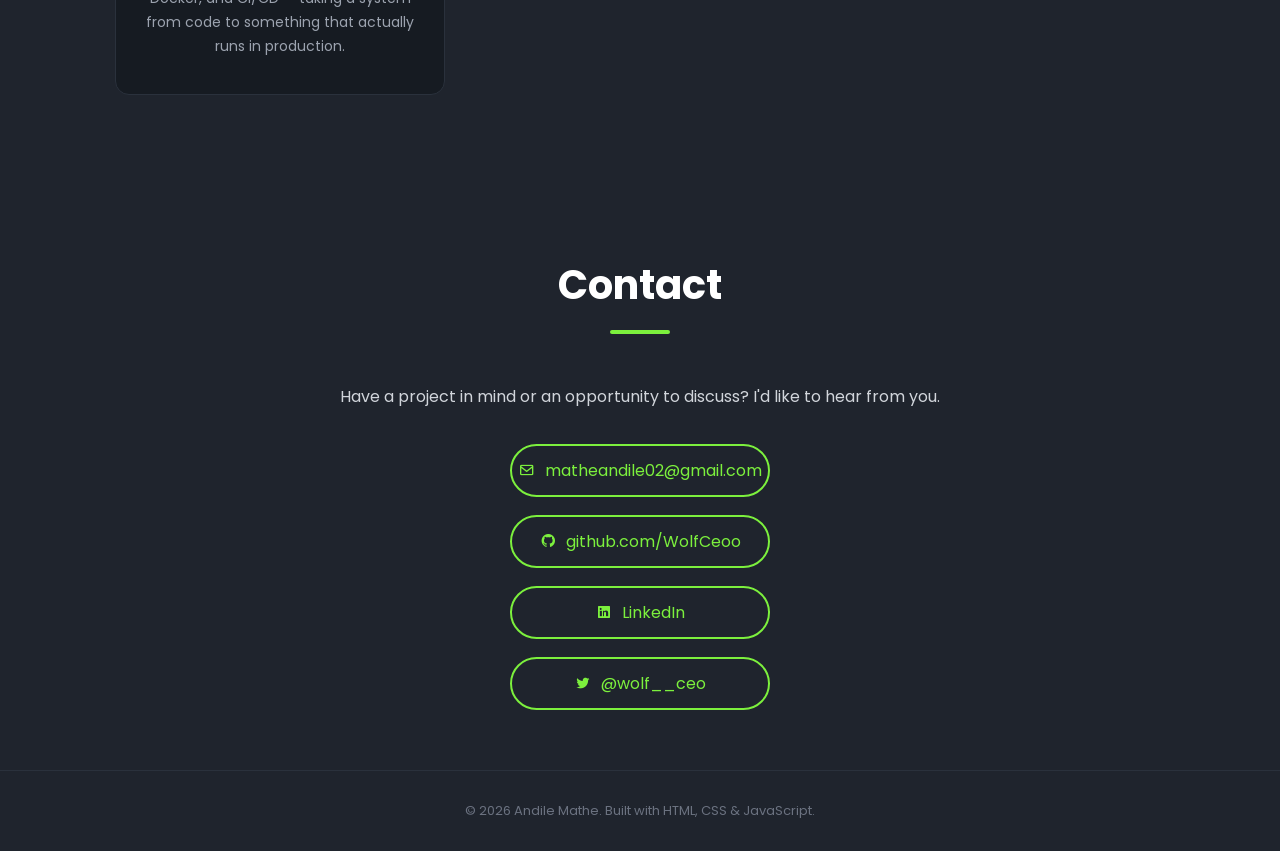
==== commit a200b710: "update correct linkdn profile" ====
--- a/index.html
+++ b/index.html
@@ -41,7 +41,7 @@
                 <a href="Andile_Mathe_CV.pdf" class="btn" download>Download CV</a>
                 <div class="sci">
                     <a href="https://github.com/WolfCeoo" target="_blank" rel="noopener"><i class='bx bxl-github'></i></a>
-                    <a href="https://www.linkedin.com/in/andile-mathe" target="_blank" rel="noopener"><i class='bx bxl-linkedin-square'></i></a>
+                    <a href="https://www.linkedin.com/in/andilemathecliff/" target="_blank" rel="noopener"><i class='bx bxl-linkedin-square'></i></a>
                     <a href="https://x.com/wolf__ceo" target="_blank" rel="noopener"><i class='bx bxl-twitter'></i></a>
                 </div>
             </div>
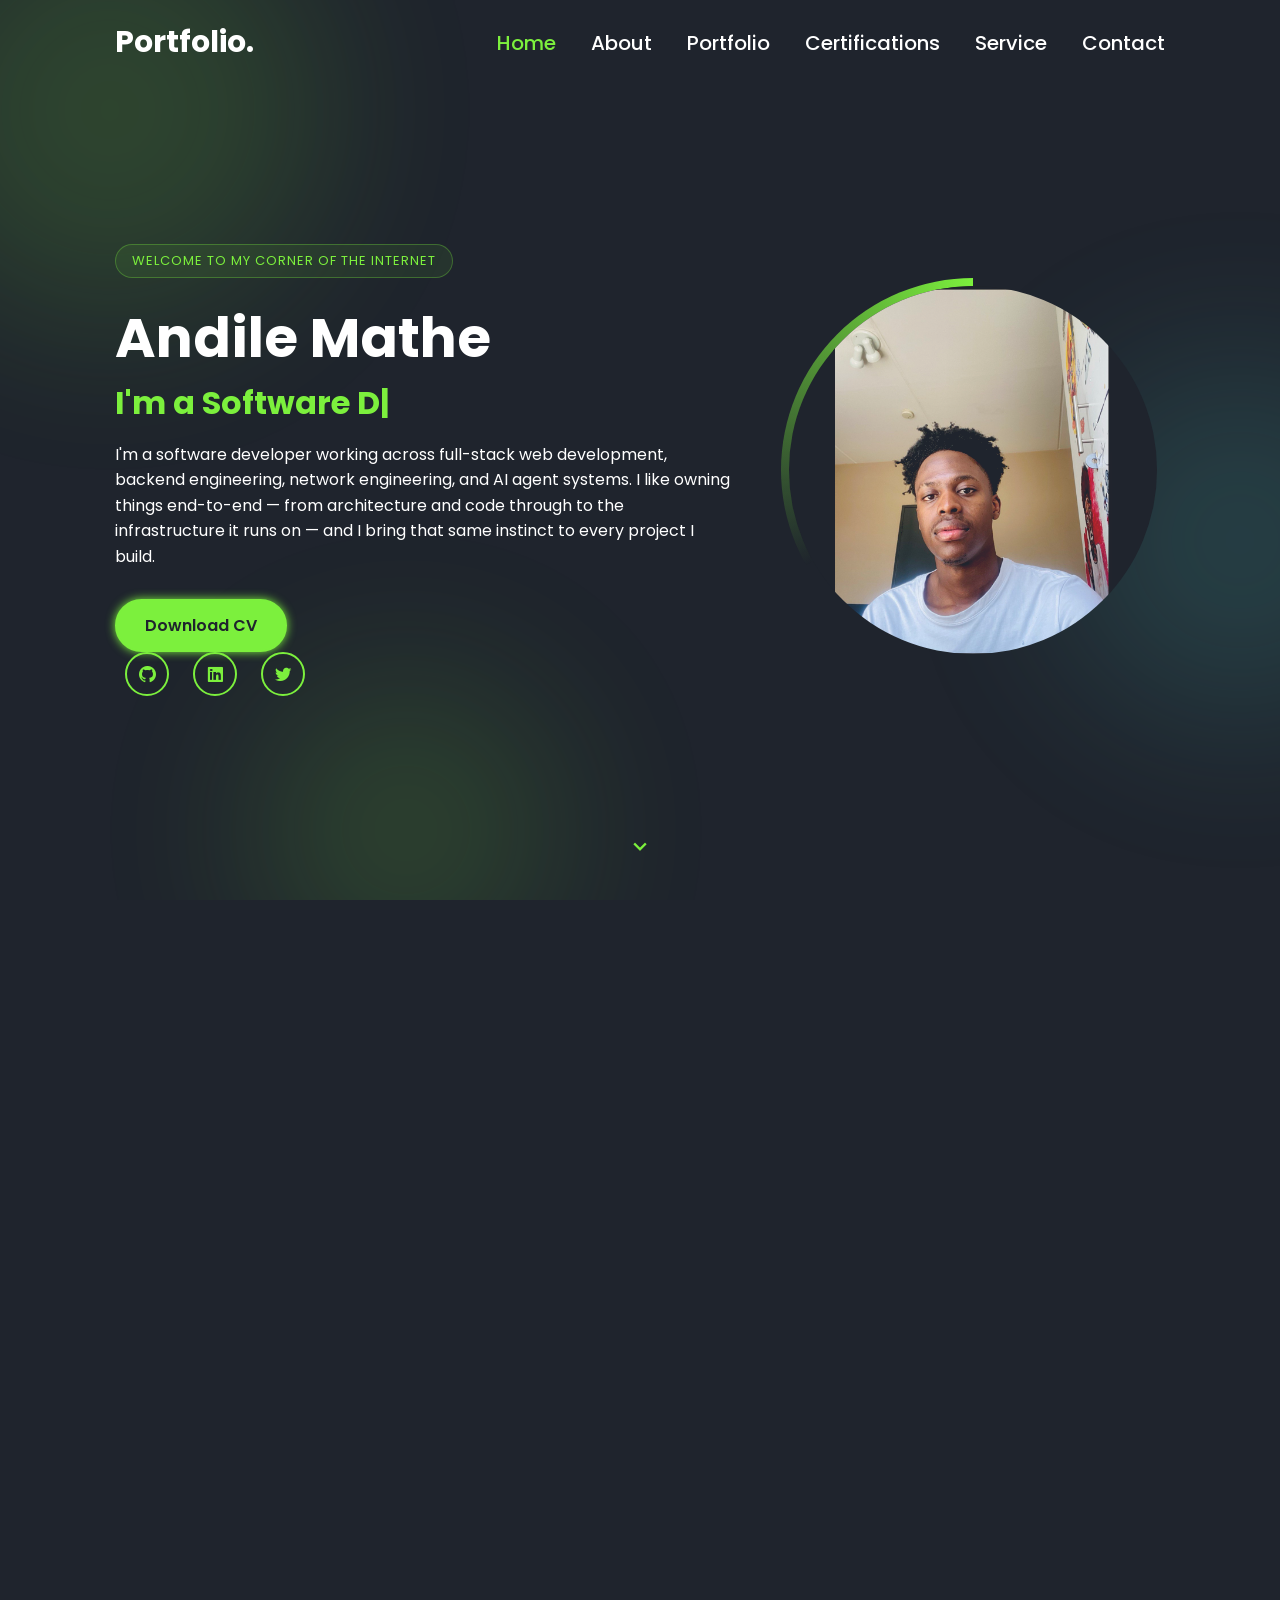
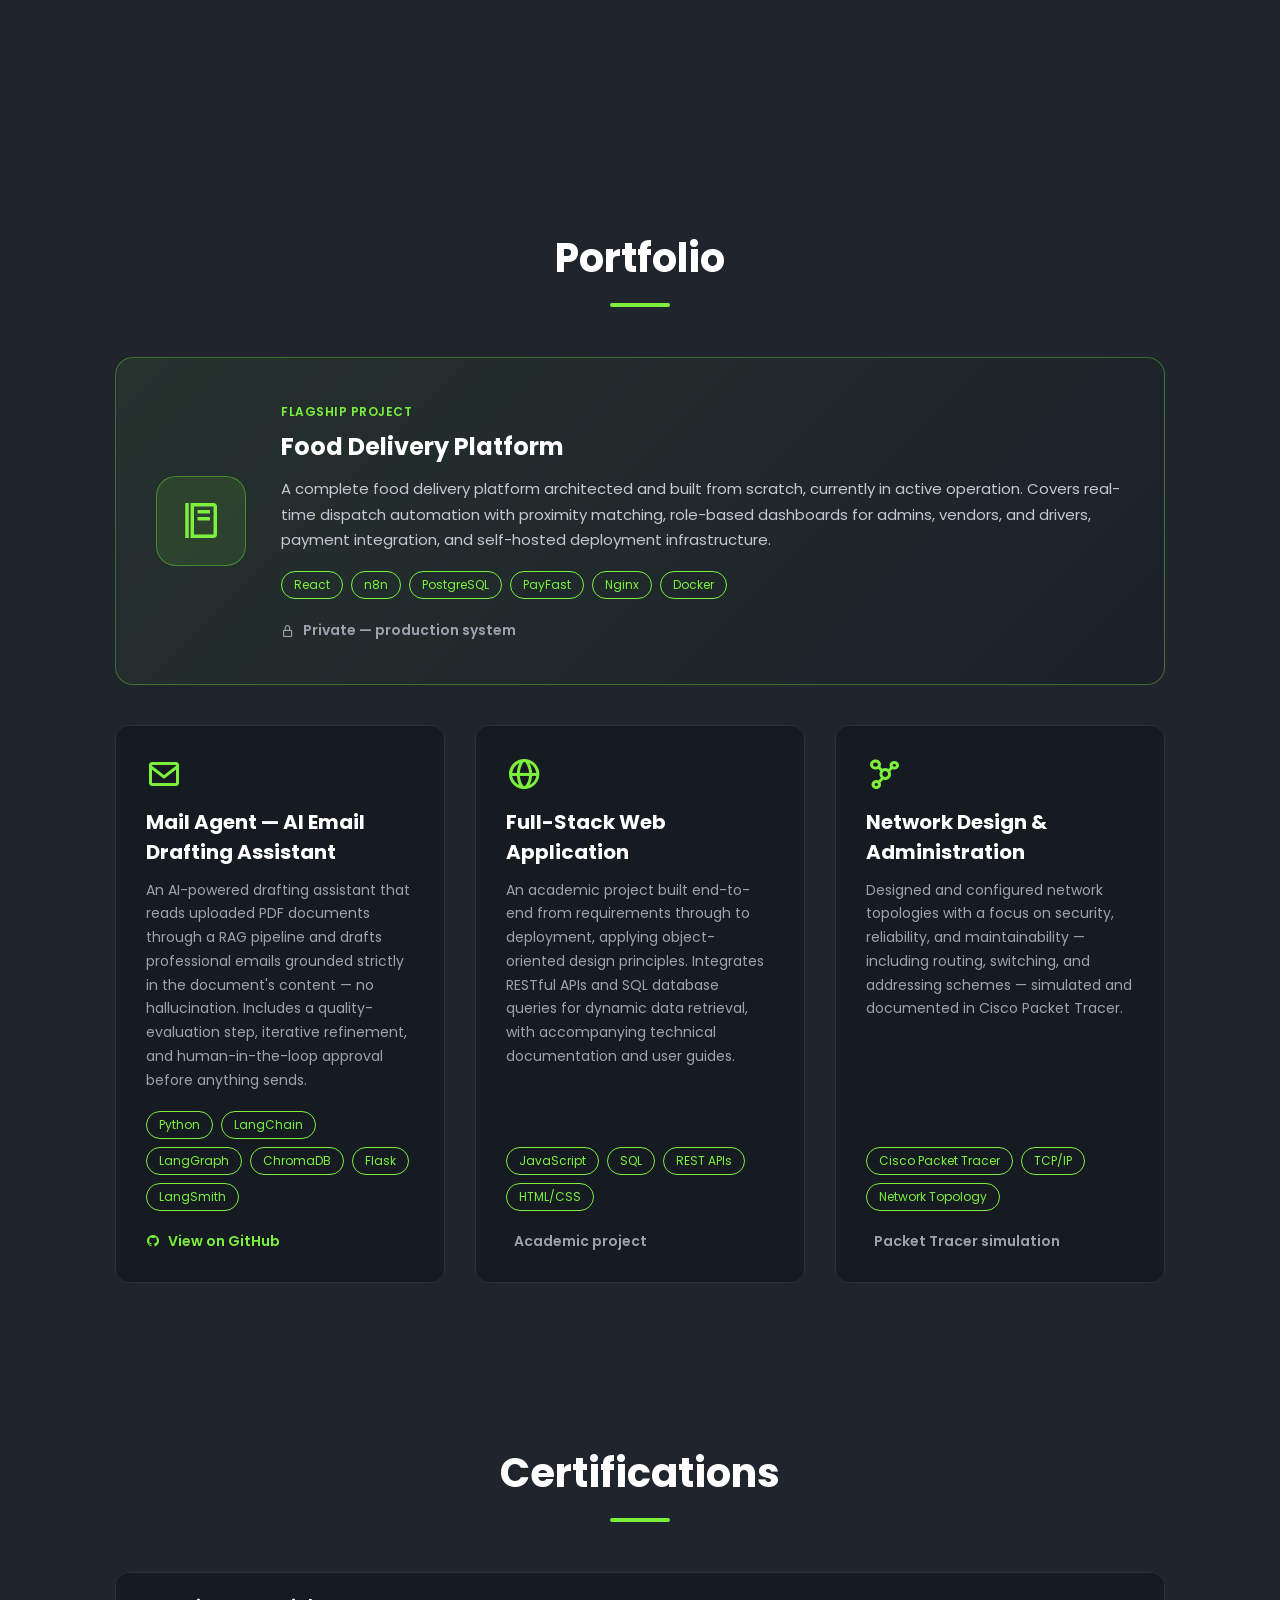
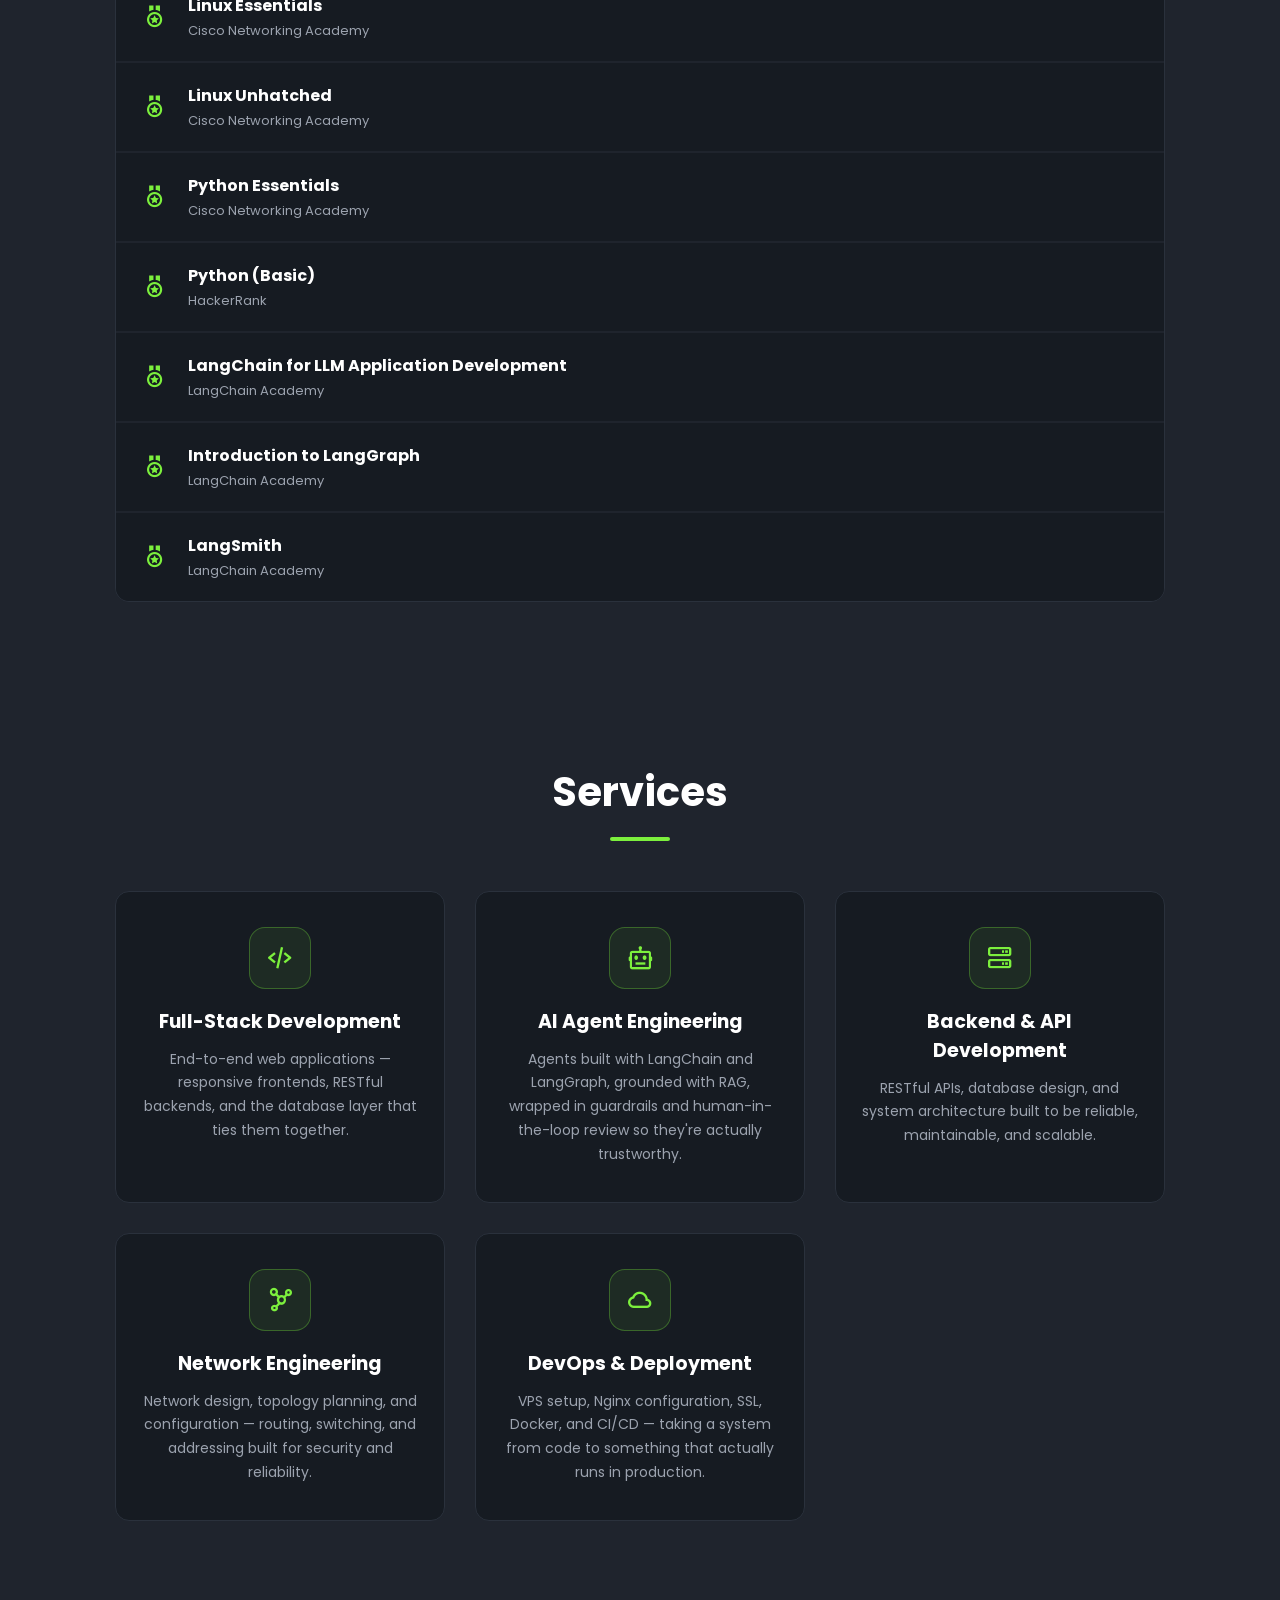
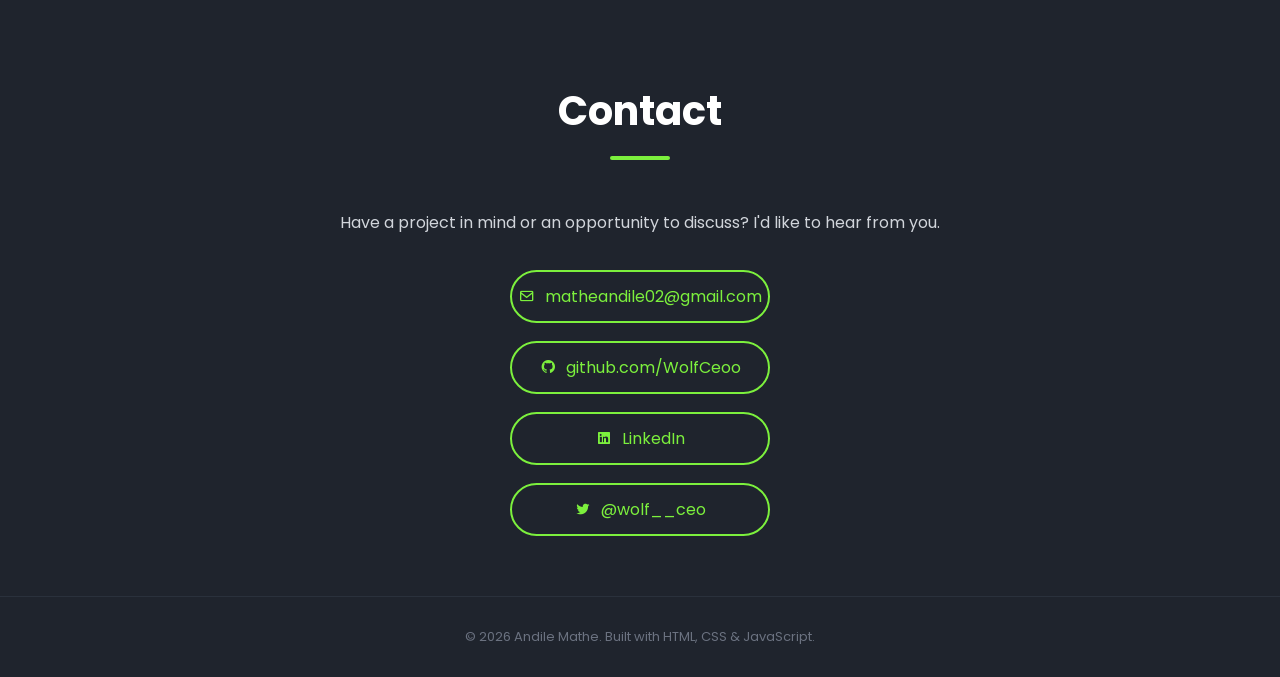
==== commit 5c128fbc: "updated files" ====
--- a/index.html
+++ b/index.html
@@ -3,13 +3,19 @@
 <head>
     <meta charset="UTF-8">
     <meta name="viewport" content="width=device-width, initial-scale=1.0">
-    <meta name="description" content="Andile Mathe — Software Developer & AI Engineer. Full-stack development, backend engineering, and AI agent systems.">
+    <meta name="description" content="Andile Mathe — Software Developer & AI Engineer. Full-stack development, backend engineering, network engineering, and AI agent systems.">
     <link rel="stylesheet" href="styles.css">
     <link href='https://unpkg.com/boxicons@2.1.4/css/boxicons.min.css' rel='stylesheet'>
     <title>Andile Mathe | Portfolio</title>
 </head>
 <body>
-    <nav class="navbar">
+    <div class="scroll-progress" id="scrollProgress"></div>
+
+    <div class="bg-orb bg-orb-1"></div>
+    <div class="bg-orb bg-orb-2"></div>
+    <div class="bg-orb bg-orb-3"></div>
+
+    <nav class="navbar" id="navbar">
         <a href="#" class="logo">Portfolio.</a>
         <button class="menu-toggle" id="menuToggle" aria-label="Toggle menu">
             <span></span><span></span><span></span>
@@ -18,12 +24,13 @@
             <li class="active"><a href="#home">Home</a></li>
             <li><a href="#about">About</a></li>
             <li><a href="#portfolio">Portfolio</a></li>
+            <li><a href="#certifications">Certifications</a></li>
             <li><a href="#services">Service</a></li>
             <li><a href="#contact">Contact</a></li>
         </ul>
     </nav>
 
-    <div class="bars-animation">
+    <div class="bars-animation" id="barsAnimation">
         <div class="bar" style="--i:6;"></div>
         <div class="bar" style="--i:5;"></div>
         <div class="bar" style="--i:4;"></div>
@@ -34,9 +41,10 @@
 
     <section class="home" id="home">
         <div class="home-info">
+            <span class="eyebrow">Welcome to my corner of the internet</span>
             <h1>Andile Mathe</h1>
             <h2>I'm a <span id="typewriter"></span><span class="cursor">|</span></h2>
-            <p>I'm a software developer working across full-stack web development, backend engineering, and AI agent systems. I like owning things end-to-end — from architecture and code through to the infrastructure it runs on — and I bring that same instinct to every project I build.</p>
+            <p>I'm a software developer working across full-stack web development, backend engineering, network engineering, and AI agent systems. I like owning things end-to-end — from architecture and code through to the infrastructure it runs on — and I bring that same instinct to every project I build.</p>
             <div class="btn-sci">
                 <a href="Andile_Mathe_CV.pdf" class="btn" download>Download CV</a>
                 <div class="sci">
@@ -53,14 +61,17 @@
                 </div>
             </div>
         </div>
-    </section>
-
-    <section class="about" id="about">
+        <a href="#about" class="scroll-cue" aria-label="Scroll down">
+            <i class='bx bx-chevron-down'></i>
+        </a>
+    </section>
+
+    <section class="about reveal" id="about">
         <h2 class="section-title">About Me</h2>
         <div class="about-content">
             <div class="about-text">
                 <p>I hold a National Diploma in Information Technology from Tshwane University of Technology, graduating with multiple subject distinctions and membership in the Golden Key International Honour Society. Since then I've been building production systems in the real world — leading a backend redesign during a placement, building AI agents professionally, and independently architecting and running a live business platform from the ground up.</p>
-                <p>I'm comfortable moving between backend APIs, databases, frontend interfaces, and the infrastructure underneath all of it. I don't hand off deployment and call it someone else's problem — I'll set up the server, configure Nginx, and sort out SSL myself, because understanding the whole system makes for better engineering decisions.</p>
+                <p>I'm comfortable moving between backend APIs, databases, frontend interfaces, network infrastructure, and the systems underneath all of it. I don't hand off deployment and call it someone else's problem — I'll set up the server, configure Nginx, and sort out SSL myself, because understanding the whole system makes for better engineering decisions.</p>
             </div>
             <div class="about-stats">
                 <div class="stat-card">
@@ -83,12 +94,43 @@
                     <h3>Databases</h3>
                     <p>PostgreSQL, MySQL, MariaDB</p>
                 </div>
-            </div>
-        </div>
-    </section>
-
-    <section class="portfolio" id="portfolio">
+                <div class="stat-card">
+                    <i class='bx bx-network-chart'></i>
+                    <h3>Networking</h3>
+                    <p>Network design & topology, Cisco Packet Tracer, TCP/IP</p>
+                </div>
+                <div class="stat-card">
+                    <i class='bx bx-terminal'></i>
+                    <h3>Linux</h3>
+                    <p>Ubuntu server administration, shell scripting</p>
+                </div>
+            </div>
+        </div>
+    </section>
+
+    <section class="portfolio reveal" id="portfolio">
         <h2 class="section-title">Portfolio</h2>
+
+        <div class="featured-card">
+            <div class="featured-icon"><i class='bx bx-food-menu'></i></div>
+            <div class="featured-body">
+                <span class="featured-label">Flagship Project</span>
+                <h3>Food Delivery Platform</h3>
+                <p>A complete food delivery platform architected and built from scratch, currently in active operation. Covers real-time dispatch automation with proximity matching, role-based dashboards for admins, vendors, and drivers, payment integration, and self-hosted deployment infrastructure.</p>
+                <div class="tag-list">
+                    <span class="tag">React</span>
+                    <span class="tag">n8n</span>
+                    <span class="tag">PostgreSQL</span>
+                    <span class="tag">PayFast</span>
+                    <span class="tag">Nginx</span>
+                    <span class="tag">Docker</span>
+                </div>
+                <span class="portfolio-link portfolio-link-static">
+                    <i class='bx bx-lock-alt'></i> Private — production system
+                </span>
+            </div>
+        </div>
+
         <div class="portfolio-grid">
 
             <div class="portfolio-card">
@@ -112,25 +154,6 @@
 
             <div class="portfolio-card">
                 <div class="portfolio-card-header">
-                    <i class='bx bx-food-menu'></i>
-                </div>
-                <h3>Food Delivery Platform</h3>
-                <p>A complete food delivery platform architected and built from scratch, currently in active operation. Covers real-time dispatch automation with proximity matching, role-based dashboards for admins, vendors, and drivers, payment integration, and self-hosted deployment infrastructure.</p>
-                <div class="tag-list">
-                    <span class="tag">React</span>
-                    <span class="tag">n8n</span>
-                    <span class="tag">PostgreSQL</span>
-                    <span class="tag">PayFast</span>
-                    <span class="tag">Nginx</span>
-                    <span class="tag">Docker</span>
-                </div>
-                <span class="portfolio-link portfolio-link-static">
-                    <i class='bx bx-lock-alt'></i> Private — production system
-                </span>
-            </div>
-
-            <div class="portfolio-card">
-                <div class="portfolio-card-header">
                     <i class='bx bx-globe'></i>
                 </div>
                 <h3>Full-Stack Web Application</h3>
@@ -146,36 +169,112 @@
                 </span>
             </div>
 
-        </div>
-    </section>
-
-    <section class="services" id="services">
+            <div class="portfolio-card">
+                <div class="portfolio-card-header">
+                    <i class='bx bx-network-chart'></i>
+                </div>
+                <h3>Network Design & Administration</h3>
+                <p>Designed and configured network topologies with a focus on security, reliability, and maintainability — including routing, switching, and addressing schemes — simulated and documented in Cisco Packet Tracer.</p>
+                <div class="tag-list">
+                    <span class="tag">Cisco Packet Tracer</span>
+                    <span class="tag">TCP/IP</span>
+                    <span class="tag">Network Topology</span>
+                </div>
+                <span class="portfolio-link portfolio-link-static">
+                    <i class='bx bx-router'></i> Packet Tracer simulation
+                </span>
+            </div>
+
+        </div>
+    </section>
+
+    <section class="certifications reveal" id="certifications">
+        <h2 class="section-title">Certifications</h2>
+        <div class="cert-list">
+            <div class="cert-row">
+                <i class='bx bx-medal'></i>
+                <div class="cert-row-text">
+                    <h3>Linux Essentials</h3>
+                    <p>Cisco Networking Academy</p>
+                </div>
+            </div>
+            <div class="cert-row">
+                <i class='bx bx-medal'></i>
+                <div class="cert-row-text">
+                    <h3>Linux Unhatched</h3>
+                    <p>Cisco Networking Academy</p>
+                </div>
+            </div>
+            <div class="cert-row">
+                <i class='bx bx-medal'></i>
+                <div class="cert-row-text">
+                    <h3>Python Essentials</h3>
+                    <p>Cisco Networking Academy</p>
+                </div>
+            </div>
+            <div class="cert-row">
+                <i class='bx bx-medal'></i>
+                <div class="cert-row-text">
+                    <h3>Python (Basic)</h3>
+                    <p>HackerRank</p>
+                </div>
+            </div>
+            <div class="cert-row">
+                <i class='bx bx-medal'></i>
+                <div class="cert-row-text">
+                    <h3>LangChain for LLM Application Development</h3>
+                    <p>LangChain Academy</p>
+                </div>
+            </div>
+            <div class="cert-row">
+                <i class='bx bx-medal'></i>
+                <div class="cert-row-text">
+                    <h3>Introduction to LangGraph</h3>
+                    <p>LangChain Academy</p>
+                </div>
+            </div>
+            <div class="cert-row">
+                <i class='bx bx-medal'></i>
+                <div class="cert-row-text">
+                    <h3>LangSmith</h3>
+                    <p>LangChain Academy</p>
+                </div>
+            </div>
+        </div>
+    </section>
+
+    <section class="services reveal" id="services">
         <h2 class="section-title">Services</h2>
         <div class="services-grid">
             <div class="service-card">
-                <i class='bx bx-code-alt'></i>
+                <div class="service-icon"><i class='bx bx-code-alt'></i></div>
                 <h3>Full-Stack Development</h3>
                 <p>End-to-end web applications — responsive frontends, RESTful backends, and the database layer that ties them together.</p>
             </div>
             <div class="service-card">
-                <i class='bx bx-bot'></i>
+                <div class="service-icon"><i class='bx bx-bot'></i></div>
                 <h3>AI Agent Engineering</h3>
                 <p>Agents built with LangChain and LangGraph, grounded with RAG, wrapped in guardrails and human-in-the-loop review so they're actually trustworthy.</p>
             </div>
             <div class="service-card">
-                <i class='bx bx-server'></i>
+                <div class="service-icon"><i class='bx bx-server'></i></div>
                 <h3>Backend & API Development</h3>
                 <p>RESTful APIs, database design, and system architecture built to be reliable, maintainable, and scalable.</p>
             </div>
             <div class="service-card">
-                <i class='bx bx-cloud'></i>
+                <div class="service-icon"><i class='bx bx-network-chart'></i></div>
+                <h3>Network Engineering</h3>
+                <p>Network design, topology planning, and configuration — routing, switching, and addressing built for security and reliability.</p>
+            </div>
+            <div class="service-card">
+                <div class="service-icon"><i class='bx bx-cloud'></i></div>
                 <h3>DevOps & Deployment</h3>
                 <p>VPS setup, Nginx configuration, SSL, Docker, and CI/CD — taking a system from code to something that actually runs in production.</p>
             </div>
         </div>
     </section>
 
-    <section class="contact" id="contact">
+    <section class="contact reveal" id="contact">
         <h2 class="section-title">Contact</h2>
         <div class="contact-content">
             <p>Have a project in mind or an opportunity to discuss? I'd like to hear from you.</p>
@@ -186,7 +285,7 @@
                 <a href="https://github.com/WolfCeoo" target="_blank" rel="noopener" class="contact-item">
                     <i class='bx bxl-github'></i> github.com/WolfCeoo
                 </a>
-                <a href="https://www.linkedin.com/in/andile-mathe" target="_blank" rel="noopener" class="contact-item">
+                <a href="https://www.linkedin.com/in/andilemathecliff/" target="_blank" rel="noopener" class="contact-item">
                     <i class='bx bxl-linkedin-square'></i> LinkedIn
                 </a>
                 <a href="https://x.com/wolf__ceo" target="_blank" rel="noopener" class="contact-item">
@@ -200,6 +299,10 @@
         <p>&copy; <span id="year"></span> Andile Mathe. Built with HTML, CSS &amp; JavaScript.</p>
     </footer>
 
+    <button id="backToTop" aria-label="Back to top">
+        <i class='bx bx-up-arrow-alt'></i>
+    </button>
+
     <script>
         // Hamburger menu logic
         const toggle = document.getElementById('menuToggle');
@@ -210,7 +313,6 @@
             toggle.classList.toggle('active');
         });
 
-        // Close menu when a link is clicked
         navList.querySelectorAll('a').forEach(link => {
             link.addEventListener('click', () => {
                 navList.classList.remove('open');
@@ -222,7 +324,7 @@
         const sections = document.querySelectorAll('section[id]');
         const navLinks = document.querySelectorAll('#navList li');
 
-        window.addEventListener('scroll', () => {
+        function updateActiveNav() {
             let current = '';
             sections.forEach(section => {
                 const sectionTop = section.offsetTop - 120;
@@ -237,6 +339,63 @@
                     li.classList.add('active');
                 }
             });
+        }
+
+        // Navbar: transparent + visible at top, hides on scroll down,
+        // reappears (with a subtle glass background) on scroll up.
+        const navbar = document.getElementById('navbar');
+        let lastScrollY = window.scrollY;
+
+        function updateNavbar() {
+            const currentY = window.scrollY;
+
+            if (currentY < 60) {
+                navbar.classList.remove('nav-hidden', 'nav-scrolled');
+            } else if (currentY > lastScrollY) {
+                // scrolling down
+                navbar.classList.add('nav-hidden');
+            } else {
+                // scrolling up
+                navbar.classList.remove('nav-hidden');
+                navbar.classList.add('nav-scrolled');
+            }
+            lastScrollY = currentY;
+        }
+
+        // Scroll progress bar
+        const progressBar = document.getElementById('scrollProgress');
+        function updateProgress() {
+            const scrollTop = window.scrollY;
+            const docHeight = document.documentElement.scrollHeight - window.innerHeight;
+            const pct = docHeight > 0 ? (scrollTop / docHeight) * 100 : 0;
+            progressBar.style.width = pct + '%';
+        }
+
+        window.addEventListener('scroll', () => {
+            updateActiveNav();
+            updateNavbar();
+            updateProgress();
+        }, { passive: true });
+
+        // Scroll-reveal animation for sections
+        const revealEls = document.querySelectorAll('.reveal');
+        const revealObserver = new IntersectionObserver((entries) => {
+            entries.forEach(entry => {
+                if (entry.isIntersecting) {
+                    entry.target.classList.add('visible');
+                    revealObserver.unobserve(entry.target);
+                }
+            });
+        }, { threshold: 0.15 });
+        revealEls.forEach(el => revealObserver.observe(el));
+
+        // Back-to-top button
+        const backToTop = document.getElementById('backToTop');
+        window.addEventListener('scroll', () => {
+            backToTop.classList.toggle('show', window.scrollY > 500);
+        }, { passive: true });
+        backToTop.addEventListener('click', () => {
+            window.scrollTo({ top: 0, behavior: 'smooth' });
         });
 
         // Typewriter logic
@@ -244,6 +403,7 @@
             'Software Developer.',
             'AI Engineer.',
             'Backend Developer.',
+            'Network Engineer.',
             'Full-Stack Developer.',
             'Problem Solver.'
         ];
@@ -274,11 +434,24 @@
                 setTimeout(type, 45);
             }
         }
-        // Start typing after initial intro bars clear
-        setTimeout(type, 1500);
+
+        // Only play the intro bar-wipe animation once per browser session —
+        // skip it on reloads/back-navigation within the same session so it
+        // doesn't get old.
+        const barsAnimation = document.getElementById('barsAnimation');
+        const alreadyPlayed = sessionStorage.getItem('introPlayed');
+
+        if (alreadyPlayed) {
+            barsAnimation.style.display = 'none';
+            document.body.classList.add('intro-skipped');
+            setTimeout(type, 200);
+        } else {
+            sessionStorage.setItem('introPlayed', 'true');
+            setTimeout(type, 1500);
+        }
 
         // Footer year
         document.getElementById('year').textContent = new Date().getFullYear();
     </script>
 </body>
-</html>
+</html>
--- a/styles.css
+++ b/styles.css
@@ -1,255 +1,281 @@
-@import url('https://fonts.googleapis.com/css2?family=Poppins:wght@300;400;500;600;700&display=swap');
-
-* {
-    margin: 0;
-    padding: 0;
-    box-sizing: border-box;
-    font-family: "Poppins", sans-serif;
-}
-
-body {
-    background-color: #1f242d;
-    overflow-x: hidden;
-}
-
-a {
-    text-decoration: none;
-    color: #fff;
-}
-
-/* ── NAVBAR ── */
-.navbar {
-    position: fixed;
-    left: 0;
-    top: 0;
-    width: 100%;
-    padding: 25px 9%;
-    display: flex;
-    justify-content: space-between;
-    align-items: center;
-    z-index: 100;
-    visibility: hidden;
-    opacity: 0;
-    animation: show-content 1s linear forwards;
-    animation-delay: 1.2s; /* Starts as bars transition out */
-}
-
-@keyframes show-content {
-    100% {
-        visibility: visible;
-        opacity: 1;
-    }
-}
-
-.navbar .logo {
-    font-size: 30px;
-    font-weight: 700;
-}
-
-.navbar ul {
-    display: flex;
-    list-style: none;
-}
-
-.navbar ul li {
-    margin-left: 35px;
-}
-
-.navbar ul li a {
-    font-size: 20px;
-    font-weight: 500;
-    transition: 0.5s;
-}
-
-.navbar ul li:hover a,
-.navbar ul li.active a {
-    color: #7cf03d;
-}
-
-/* ── HAMBURGER BUTTON ── */
-.menu-toggle {
-    display: none;
-    flex-direction: column;
-    justify-content: space-between;
-    width: 30px;
-    height: 22px;
-    background: transparent;
-    border: none;
-    cursor: pointer;
-    z-index: 200;
-}
-
-.menu-toggle span {
-    display: block;
-    width: 100%;
-    height: 3px;
-    background: #fff;
-    border-radius: 2px;
-    transition: 0.3s;
-}
-
-.menu-toggle.active span:nth-child(1) { transform: translateY(9.5px) rotate(45deg); }
-.menu-toggle.active span:nth-child(2) { opacity: 0; }
-.menu-toggle.active span:nth-child(3) { transform: translateY(-9.5px) rotate(-45deg); }
-
-/* ── HOME SECTION ── */
-.home {
-    display: flex;
-    align-items: center;
-    gap: 50px;
-    min-height: 100vh;
-    padding: 100px 9% 60px;
-    color: #fff;
-    visibility: hidden;
-    opacity: 0;
-    animation: show-content 1s linear forwards;
-    animation-delay: 1.4s;
-}
-
-.home-info h1 { font-size: 55px; }
-.home-info h2 { font-size: 32px; color: #7cf03d; }
-.home-info p { font-size: 16px; margin: 15px 0 30px; line-height: 1.6; }
-
-.btn {
-    display: inline-block;
-    padding: 12px 28px;
-    background-color: #7cf03d;
-    border: 2px solid #7cf03d;
-    border-radius: 40px;
-    box-shadow: 0 0 10px #7cf03d;
-    font-size: 16px;
-    color: #1f242d;
-    font-weight: 600;
-    transition: 0.5s;
-}
-
-.btn:hover {
-    background: transparent;
-    color: #7cf03d;
-    box-shadow: none;
-}
-
-.sci a {
-    display: inline-flex;
-    padding: 10px;
-    border: 2px solid #7cf03d;
-    border-radius: 50%;
-    font-size: 20px;
-    color: #7cf03d;
-    margin: 0 10px;
-    transition: 0.5s;
-}
-
-.sci a:hover {
-    background-color: #7cf03d;
-    color: #1f242d;
-    box-shadow: 0 0 10px #7cf03d;
-}
-
-/* ── IMAGE BOX ── */
-.home-img .img-box {
-    position: relative;
-    width: 30vw;
-    height: 30vw;
-    border-radius: 50%;
-    display: flex;
-    align-items: center;
-    justify-content: center;
-    overflow: hidden;
-}
-
-.home-img .img-box::before {
-    content: '';
-    position: absolute;
-    width: 150%;
-    height: 150%;
-    background: conic-gradient(transparent, transparent, transparent, #7cf03d);
-    animation: rotate-border 6s linear infinite;
-}
-
-@keyframes rotate-border {
-    100% { transform: rotate(360deg); }
-}
-
-.img-item {
-    position: relative;
-    width: 96%;
-    height: 96%;
-    background-color: #1f242d;
-    border-radius: 50%;
-    z-index: 1;
-    display: flex;
-    justify-content: center;
-    overflow: hidden;
-}
-
-.img-item img {
-    width: 90%;
-    object-fit: contain;
-    mix-blend-mode: lighten;
-}
-
-/* ── BARS ANIMATION ── */
-.bars-animation {
-    position: fixed;
-    width: 100%;
-    height: 100%;
-    display: flex;
-    z-index: 999;
-    pointer-events: none;
-}
-
-.bars-animation .bar {
-    width: 100%;
-    height: 100%;
-    background-color: #1f242d;
-    transform: translateY(-100%);
-    animation: show-bars 1s ease-in-out forwards;
-    animation-delay: calc(.1s * var(--i));
-}
-
-@keyframes show-bars {
-    0%   { transform: translateY(-100%); }
-    50%  { transform: translateY(0); }
-    100% { transform: translateY(100%); }
-}
-
-.cursor {
-    color: #7cf03d;
-    animation: blink 0.7s step-end infinite;
-}
-
-@keyframes blink {
-    50% { opacity: 0; }
-}
-
-/* ── RESPONSIVE ── */
-@media (max-width: 768px) {
-    .menu-toggle { display: flex; }
-
-    .navbar ul {
-        position: fixed;
-        top: 0;
-        right: 0;
-        width: 60%;
-        height: 100vh;
-        background: #161b22;
-        flex-direction: column;
-        padding: 100px 40px;
-        transform: translateX(100%);
-        transition: 0.4s ease;
-    }
-
-    .navbar ul.open { transform: translateX(0); }
-
-    .home {
-        flex-direction: column-reverse;
-        text-align: center;
-        padding-top: 120px;
-    }
-
-    .home-img .img-box { width: 250px; height: 250px; }
-}
+@import url('https://fonts.googleapis.com/css2?family=Poppins:wght@300;400;500;600;700&display=swap');
+
+html {
+    scroll-behavior: smooth;
+}
+
+* {
+    margin: 0;
+    padding: 0;
+    box-sizing: border-box;
+    font-family: "Poppins", sans-serif;
+}
+
+body {
+    background-color: #1f242d;
+    overflow-x: hidden;
+}
+
+a {
+    text-decoration: none;
+    color: #fff;
+}
+
+/* ── NAVBAR ── */
+.navbar {
+    position: fixed;
+    left: 0;
+    top: 0;
+    width: 100%;
+    padding: 20px 9%;
+    display: flex;
+    justify-content: space-between;
+    align-items: center;
+    z-index: 200;
+    visibility: hidden;
+    opacity: 0;
+    background: transparent;
+    animation: show-content 1s linear forwards;
+    animation-delay: 1.2s; /* Starts as bars transition out */
+    transition: transform 0.4s ease, background 0.4s ease, backdrop-filter 0.4s ease, box-shadow 0.4s ease;
+}
+
+/* Hides when scrolling down, reappears with a glass background when scrolling back up */
+.navbar.nav-hidden {
+    transform: translateY(-110%);
+}
+
+.navbar.nav-scrolled {
+    background: rgba(22, 27, 34, 0.72);
+    backdrop-filter: blur(14px);
+    -webkit-backdrop-filter: blur(14px);
+    box-shadow: 0 4px 24px rgba(0, 0, 0, 0.35);
+}
+
+/* Skip the intro wipe/delay on repeat visits within the same session */
+.intro-skipped .navbar,
+.intro-skipped .home {
+    animation: none !important;
+    visibility: visible !important;
+    opacity: 1 !important;
+}
+
+@keyframes show-content {
+    100% {
+        visibility: visible;
+        opacity: 1;
+    }
+}
+
+.navbar .logo {
+    font-size: 30px;
+    font-weight: 700;
+}
+
+.navbar ul {
+    display: flex;
+    list-style: none;
+}
+
+.navbar ul li {
+    margin-left: 35px;
+}
+
+.navbar ul li a {
+    font-size: 20px;
+    font-weight: 500;
+    transition: 0.5s;
+}
+
+.navbar ul li:hover a,
+.navbar ul li.active a {
+    color: #7cf03d;
+}
+
+/* ── HAMBURGER BUTTON ── */
+.menu-toggle {
+    display: none;
+    flex-direction: column;
+    justify-content: space-between;
+    width: 30px;
+    height: 22px;
+    background: transparent;
+    border: none;
+    cursor: pointer;
+    z-index: 200;
+}
+
+.menu-toggle span {
+    display: block;
+    width: 100%;
+    height: 3px;
+    background: #fff;
+    border-radius: 2px;
+    transition: 0.3s;
+}
+
+.menu-toggle.active span:nth-child(1) { transform: translateY(9.5px) rotate(45deg); }
+.menu-toggle.active span:nth-child(2) { opacity: 0; }
+.menu-toggle.active span:nth-child(3) { transform: translateY(-9.5px) rotate(-45deg); }
+
+/* ── HOME SECTION ── */
+.home {
+    display: flex;
+    align-items: center;
+    gap: 50px;
+    min-height: 100vh;
+    padding: 100px 9% 60px;
+    color: #fff;
+    visibility: hidden;
+    opacity: 0;
+    animation: show-content 1s linear forwards;
+    animation-delay: 1.4s;
+}
+
+.home-info h1 { font-size: 55px; }
+.home-info h2 { font-size: 32px; color: #7cf03d; }
+.home-info p { font-size: 16px; margin: 15px 0 30px; line-height: 1.6; }
+
+.btn {
+    display: inline-block;
+    padding: 12px 28px;
+    background-color: #7cf03d;
+    border: 2px solid #7cf03d;
+    border-radius: 40px;
+    box-shadow: 0 0 10px #7cf03d;
+    font-size: 16px;
+    color: #1f242d;
+    font-weight: 600;
+    transition: 0.5s;
+}
+
+.btn:hover {
+    background: transparent;
+    color: #7cf03d;
+    box-shadow: none;
+}
+
+.sci a {
+    display: inline-flex;
+    padding: 10px;
+    border: 2px solid #7cf03d;
+    border-radius: 50%;
+    font-size: 20px;
+    color: #7cf03d;
+    margin: 0 10px;
+    transition: 0.5s;
+}
+
+.sci a:hover {
+    background-color: #7cf03d;
+    color: #1f242d;
+    box-shadow: 0 0 10px #7cf03d;
+}
+
+/* ── IMAGE BOX ── */
+.home-img .img-box {
+    position: relative;
+    width: 30vw;
+    height: 30vw;
+    border-radius: 50%;
+    display: flex;
+    align-items: center;
+    justify-content: center;
+    overflow: hidden;
+}
+
+.home-img .img-box::before {
+    content: '';
+    position: absolute;
+    width: 150%;
+    height: 150%;
+    background: conic-gradient(transparent, transparent, transparent, #7cf03d);
+    animation: rotate-border 6s linear infinite;
+}
+
+@keyframes rotate-border {
+    100% { transform: rotate(360deg); }
+}
+
+.img-item {
+    position: relative;
+    width: 96%;
+    height: 96%;
+    background-color: #1f242d;
+    border-radius: 50%;
+    z-index: 1;
+    display: flex;
+    justify-content: center;
+    overflow: hidden;
+}
+
+.img-item img {
+    width: 90%;
+    object-fit: contain;
+    mix-blend-mode: lighten;
+}
+
+/* ── BARS ANIMATION ── */
+.bars-animation {
+    position: fixed;
+    width: 100%;
+    height: 100%;
+    display: flex;
+    z-index: 999;
+    pointer-events: none;
+}
+
+.bars-animation .bar {
+    width: 100%;
+    height: 100%;
+    background-color: #1f242d;
+    transform: translateY(-100%);
+    animation: show-bars 1s ease-in-out forwards;
+    animation-delay: calc(.1s * var(--i));
+}
+
+@keyframes show-bars {
+    0%   { transform: translateY(-100%); }
+    50%  { transform: translateY(0); }
+    100% { transform: translateY(100%); }
+}
+
+.cursor {
+    color: #7cf03d;
+    animation: blink 0.7s step-end infinite;
+}
+
+@keyframes blink {
+    50% { opacity: 0; }
+}
+
+/* ── RESPONSIVE ── */
+@media (max-width: 768px) {
+    .menu-toggle { display: flex; }
+
+    .navbar ul {
+        position: fixed;
+        top: 0;
+        right: 0;
+        width: 60%;
+        height: 100vh;
+        background: #161b22;
+        flex-direction: column;
+        padding: 100px 40px;
+        transform: translateX(100%);
+        transition: 0.4s ease;
+    }
+
+    .navbar ul.open { transform: translateX(0); }
+
+    .home {
+        flex-direction: column-reverse;
+        text-align: center;
+        padding-top: 120px;
+    }
+
+    .home-img .img-box { width: 250px; height: 250px; }
+}
 
 /* ══════════════ SHARED SECTION STYLES ══════════════ */
 section:not(.home) {
@@ -505,3 +531,382 @@
     .about-stats { grid-template-columns: repeat(2, 1fr); }
     .contact-item { width: 100%; max-width: 300px; }
 }
+
+/* ══════════════ SCROLL REVEAL ══════════════ */
+.reveal {
+    opacity: 0;
+    transform: translateY(30px);
+    transition: opacity 0.7s ease, transform 0.7s ease;
+}
+
+.reveal.visible {
+    opacity: 1;
+    transform: translateY(0);
+}
+
+@media (prefers-reduced-motion: reduce) {
+    .reveal {
+        opacity: 1;
+        transform: none;
+        transition: none;
+    }
+}
+
+/* ══════════════ BACK TO TOP ══════════════ */
+#backToTop {
+    position: fixed;
+    right: 28px;
+    bottom: 28px;
+    width: 48px;
+    height: 48px;
+    border-radius: 50%;
+    background: #7cf03d;
+    color: #1f242d;
+    border: none;
+    font-size: 22px;
+    display: flex;
+    align-items: center;
+    justify-content: center;
+    cursor: pointer;
+    opacity: 0;
+    visibility: hidden;
+    transform: translateY(10px);
+    transition: 0.3s;
+    z-index: 150;
+    box-shadow: 0 4px 14px rgba(0, 0, 0, 0.35);
+}
+
+#backToTop.show {
+    opacity: 1;
+    visibility: visible;
+    transform: translateY(0);
+}
+
+#backToTop:hover {
+    box-shadow: 0 0 14px #7cf03d;
+}
+
+@media (max-width: 768px) {
+    #backToTop {
+        right: 18px;
+        bottom: 18px;
+        width: 42px;
+        height: 42px;
+        font-size: 19px;
+    }
+}
+
+/* ══════════════ SCROLL PROGRESS BAR ══════════════ */
+.scroll-progress {
+    position: fixed;
+    top: 0;
+    left: 0;
+    height: 3px;
+    width: 0%;
+    background: linear-gradient(90deg, #7cf03d, #4fd1c5);
+    z-index: 300;
+    transition: width 0.1s linear;
+}
+
+/* ══════════════ AMBIENT BACKGROUND ORBS ══════════════ */
+.bg-orb {
+    position: fixed;
+    border-radius: 50%;
+    filter: blur(90px);
+    opacity: 0.16;
+    z-index: 0;
+    pointer-events: none;
+}
+
+.bg-orb-1 {
+    width: 420px;
+    height: 420px;
+    background: #7cf03d;
+    top: -100px;
+    left: -100px;
+    animation: float-orb-1 22s ease-in-out infinite;
+}
+
+.bg-orb-2 {
+    width: 360px;
+    height: 360px;
+    background: #4fd1c5;
+    top: 40%;
+    right: -140px;
+    animation: float-orb-2 26s ease-in-out infinite;
+}
+
+.bg-orb-3 {
+    width: 300px;
+    height: 300px;
+    background: #7cf03d;
+    bottom: -80px;
+    left: 20%;
+    animation: float-orb-1 18s ease-in-out infinite reverse;
+}
+
+@keyframes float-orb-1 {
+    0%, 100% { transform: translate(0, 0); }
+    50% { transform: translate(60px, 40px); }
+}
+
+@keyframes float-orb-2 {
+    0%, 100% { transform: translate(0, 0); }
+    50% { transform: translate(-50px, 30px); }
+}
+
+@media (prefers-reduced-motion: reduce) {
+    .bg-orb-1, .bg-orb-2, .bg-orb-3 { animation: none; }
+}
+
+/* Keep real content above the ambient orbs */
+section, .footer {
+    position: relative;
+    z-index: 1;
+}
+
+/* ══════════════ HERO EXTRAS ══════════════ */
+.eyebrow {
+    display: inline-block;
+    font-size: 13px;
+    letter-spacing: 1px;
+    text-transform: uppercase;
+    color: #7cf03d;
+    background: rgba(124, 240, 61, 0.08);
+    border: 1px solid rgba(124, 240, 61, 0.3);
+    padding: 6px 16px;
+    border-radius: 20px;
+    margin-bottom: 18px;
+}
+
+.scroll-cue {
+    position: absolute;
+    bottom: 30px;
+    left: 50%;
+    transform: translateX(-50%);
+    font-size: 28px;
+    color: #7cf03d;
+    animation: bounce-cue 2s ease-in-out infinite;
+}
+
+@keyframes bounce-cue {
+    0%, 100% { transform: translate(-50%, 0); opacity: 0.6; }
+    50% { transform: translate(-50%, 10px); opacity: 1; }
+}
+
+/* ══════════════ FEATURED PROJECT CARD ══════════════ */
+.featured-card {
+    display: flex;
+    gap: 35px;
+    align-items: center;
+    background: linear-gradient(135deg, rgba(124, 240, 61, 0.07), rgba(22, 27, 34, 0.4));
+    border: 1px solid rgba(124, 240, 61, 0.35);
+    border-radius: 18px;
+    padding: 40px;
+    margin-bottom: 40px;
+}
+
+.featured-icon {
+    flex: 0 0 auto;
+    width: 90px;
+    height: 90px;
+    border-radius: 20px;
+    background: rgba(124, 240, 61, 0.1);
+    border: 1px solid rgba(124, 240, 61, 0.4);
+    display: flex;
+    align-items: center;
+    justify-content: center;
+}
+
+.featured-icon i {
+    font-size: 42px;
+    color: #7cf03d;
+}
+
+.featured-label {
+    display: inline-block;
+    font-size: 12px;
+    font-weight: 600;
+    letter-spacing: 0.5px;
+    text-transform: uppercase;
+    color: #7cf03d;
+    margin-bottom: 8px;
+}
+
+.featured-body h3 {
+    font-size: 24px;
+    margin-bottom: 12px;
+}
+
+.featured-body p {
+    font-size: 15px;
+    line-height: 1.7;
+    color: #c3c9d1;
+    margin-bottom: 18px;
+}
+
+/* ══════════════ CERTIFICATIONS — LIST STYLE ══════════════ */
+.cert-list {
+    display: flex;
+    flex-direction: column;
+    gap: 2px;
+    border: 1px solid #2a313c;
+    border-radius: 14px;
+    overflow: hidden;
+}
+
+.cert-row {
+    display: flex;
+    align-items: center;
+    gap: 20px;
+    padding: 20px 26px;
+    background: #161b22;
+    transition: 0.25s;
+}
+
+.cert-row:hover {
+    background: #1b222b;
+    padding-left: 34px;
+}
+
+.cert-row i {
+    font-size: 26px;
+    color: #7cf03d;
+    flex-shrink: 0;
+}
+
+.cert-row-text h3 {
+    font-size: 16px;
+    margin-bottom: 3px;
+}
+
+.cert-row-text p {
+    font-size: 13px;
+    color: #9ca3af;
+}
+
+/* ══════════════ SERVICE ICON BADGES ══════════════ */
+.service-icon {
+    width: 62px;
+    height: 62px;
+    margin: 0 auto 18px;
+    border-radius: 16px;
+    background: rgba(124, 240, 61, 0.08);
+    border: 1px solid rgba(124, 240, 61, 0.3);
+    display: flex;
+    align-items: center;
+    justify-content: center;
+}
+
+.service-icon i {
+    font-size: 28px;
+    color: #7cf03d;
+    margin-bottom: 0;
+}
+
+/* ══════════════ STAGGERED REVEAL FOR GRID CHILDREN ══════════════ */
+.reveal .stat-card,
+.reveal .portfolio-card,
+.reveal .cert-row,
+.reveal .service-card,
+.reveal .featured-card {
+    opacity: 0;
+    transform: translateY(18px);
+    transition: opacity 0.55s ease, transform 0.55s ease;
+}
+
+.reveal.visible .stat-card,
+.reveal.visible .portfolio-card,
+.reveal.visible .cert-row,
+.reveal.visible .service-card,
+.reveal.visible .featured-card {
+    opacity: 1;
+    transform: translateY(0);
+}
+
+.reveal.visible .stat-card:nth-child(1),
+.reveal.visible .portfolio-card:nth-child(1),
+.reveal.visible .cert-row:nth-child(1),
+.reveal.visible .service-card:nth-child(1) { transition-delay: 0.05s; }
+
+.reveal.visible .stat-card:nth-child(2),
+.reveal.visible .portfolio-card:nth-child(2),
+.reveal.visible .cert-row:nth-child(2),
+.reveal.visible .service-card:nth-child(2) { transition-delay: 0.12s; }
+
+.reveal.visible .stat-card:nth-child(3),
+.reveal.visible .portfolio-card:nth-child(3),
+.reveal.visible .cert-row:nth-child(3),
+.reveal.visible .service-card:nth-child(3) { transition-delay: 0.19s; }
+
+.reveal.visible .stat-card:nth-child(4),
+.reveal.visible .cert-row:nth-child(4),
+.reveal.visible .service-card:nth-child(4) { transition-delay: 0.26s; }
+
+.reveal.visible .stat-card:nth-child(5),
+.reveal.visible .cert-row:nth-child(5),
+.reveal.visible .service-card:nth-child(5) { transition-delay: 0.33s; }
+
+.reveal.visible .stat-card:nth-child(6),
+.reveal.visible .cert-row:nth-child(6) { transition-delay: 0.40s; }
+
+.reveal.visible .cert-row:nth-child(7) { transition-delay: 0.47s; }
+
+@media (prefers-reduced-motion: reduce) {
+    .reveal .stat-card, .reveal .portfolio-card, .reveal .cert-row,
+    .reveal .service-card, .reveal .featured-card {
+        opacity: 1;
+        transform: none;
+        transition: none;
+    }
+}
+
+/* ══════════════ RESPONSIVE — TABLET (≤1024px) ══════════════ */
+@media (max-width: 1024px) {
+    .navbar { padding: 18px 5%; }
+    section:not(.home) { padding: 90px 5% 50px; }
+
+    .home { padding: 100px 5% 60px; gap: 30px; }
+    .home-info h1 { font-size: 46px; }
+    .home-info h2 { font-size: 26px; }
+
+    .home-img .img-box { width: 40vw; height: 40vw; max-width: 320px; max-height: 320px; }
+
+    .about-stats { grid-template-columns: repeat(2, 1fr); }
+    .portfolio-grid { grid-template-columns: repeat(2, 1fr); }
+    .services-grid { grid-template-columns: repeat(2, 1fr); }
+
+    .featured-card { padding: 30px; gap: 25px; }
+    .featured-icon { width: 70px; height: 70px; }
+    .featured-icon i { font-size: 32px; }
+}
+
+/* ══════════════ RESPONSIVE — SMALL PHONES (≤480px) ══════════════ */
+@media (max-width: 480px) {
+    .navbar .logo { font-size: 24px; }
+
+    .home-info h1 { font-size: 34px; }
+    .home-info h2 { font-size: 20px; }
+    .home-info p { font-size: 14px; }
+    .eyebrow { font-size: 11px; padding: 5px 12px; }
+
+    .home-img .img-box { width: 62vw; height: 62vw; }
+
+    .btn { padding: 10px 22px; font-size: 14px; }
+    .sci a { padding: 8px; font-size: 17px; margin: 0 6px; }
+
+    .section-title { font-size: 26px; }
+
+    .about-stats, .portfolio-grid, .services-grid { grid-template-columns: 1fr; }
+
+    .featured-card { flex-direction: column; text-align: center; padding: 26px 20px; }
+    .featured-icon { margin: 0 auto; }
+
+    .cert-row { padding: 16px 18px; gap: 14px; }
+    .cert-row:hover { padding-left: 22px; }
+    .cert-row-text h3 { font-size: 14px; }
+
+    .contact-item { font-size: 14px; padding: 10px 18px; }
+
+    .bg-orb-1, .bg-orb-2, .bg-orb-3 { display: none; }
+}
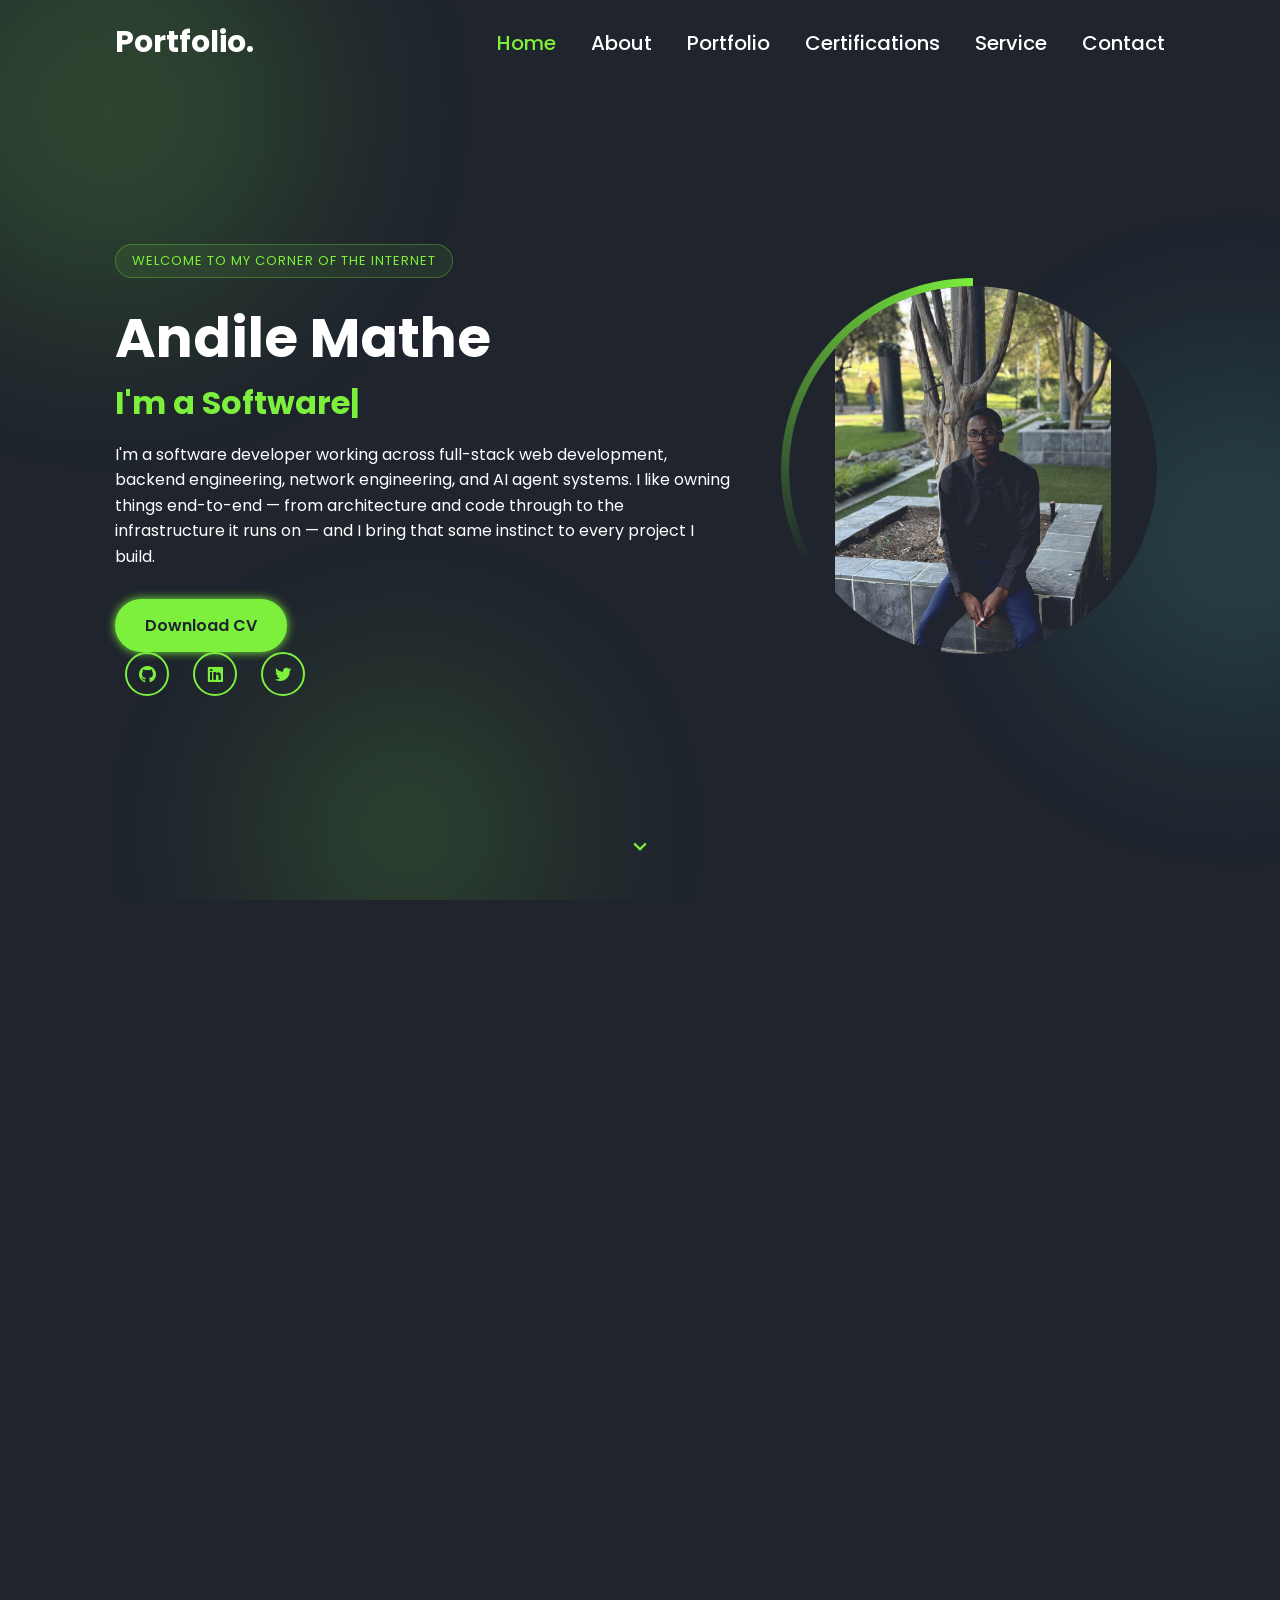
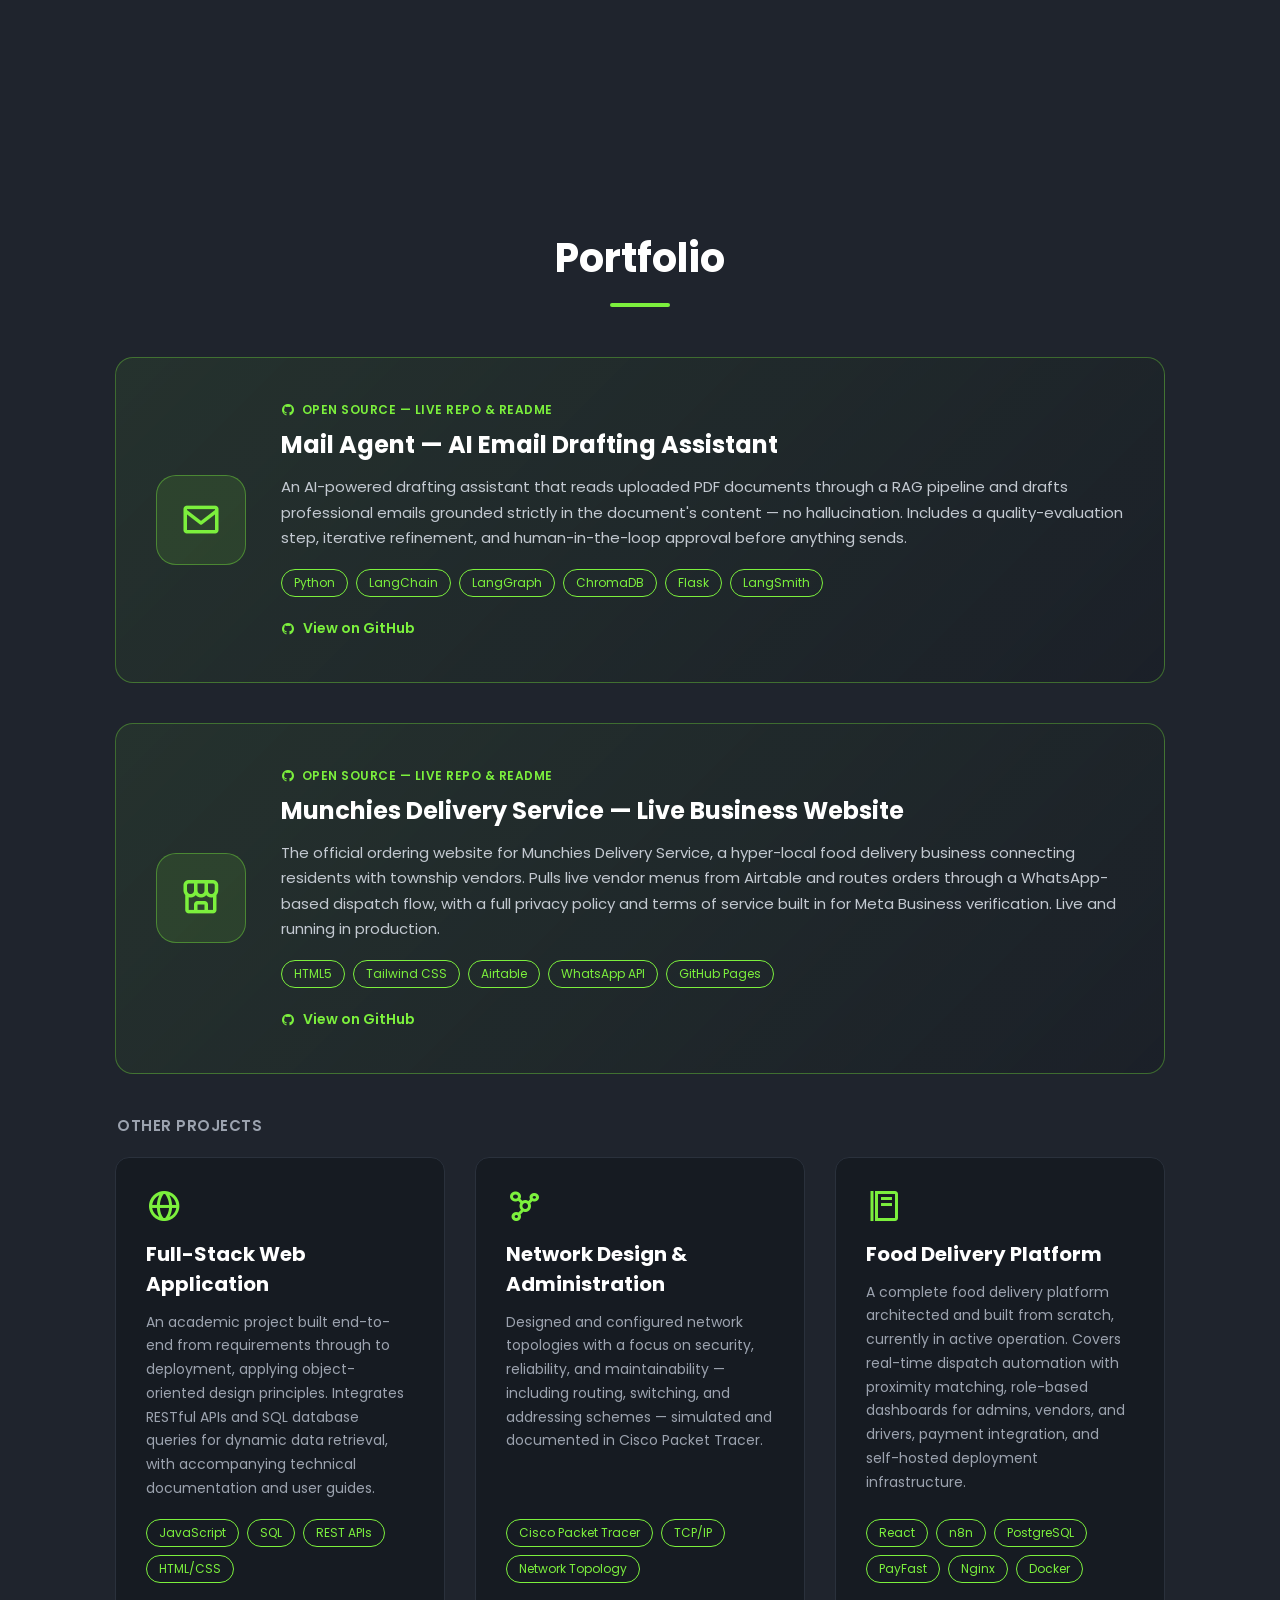
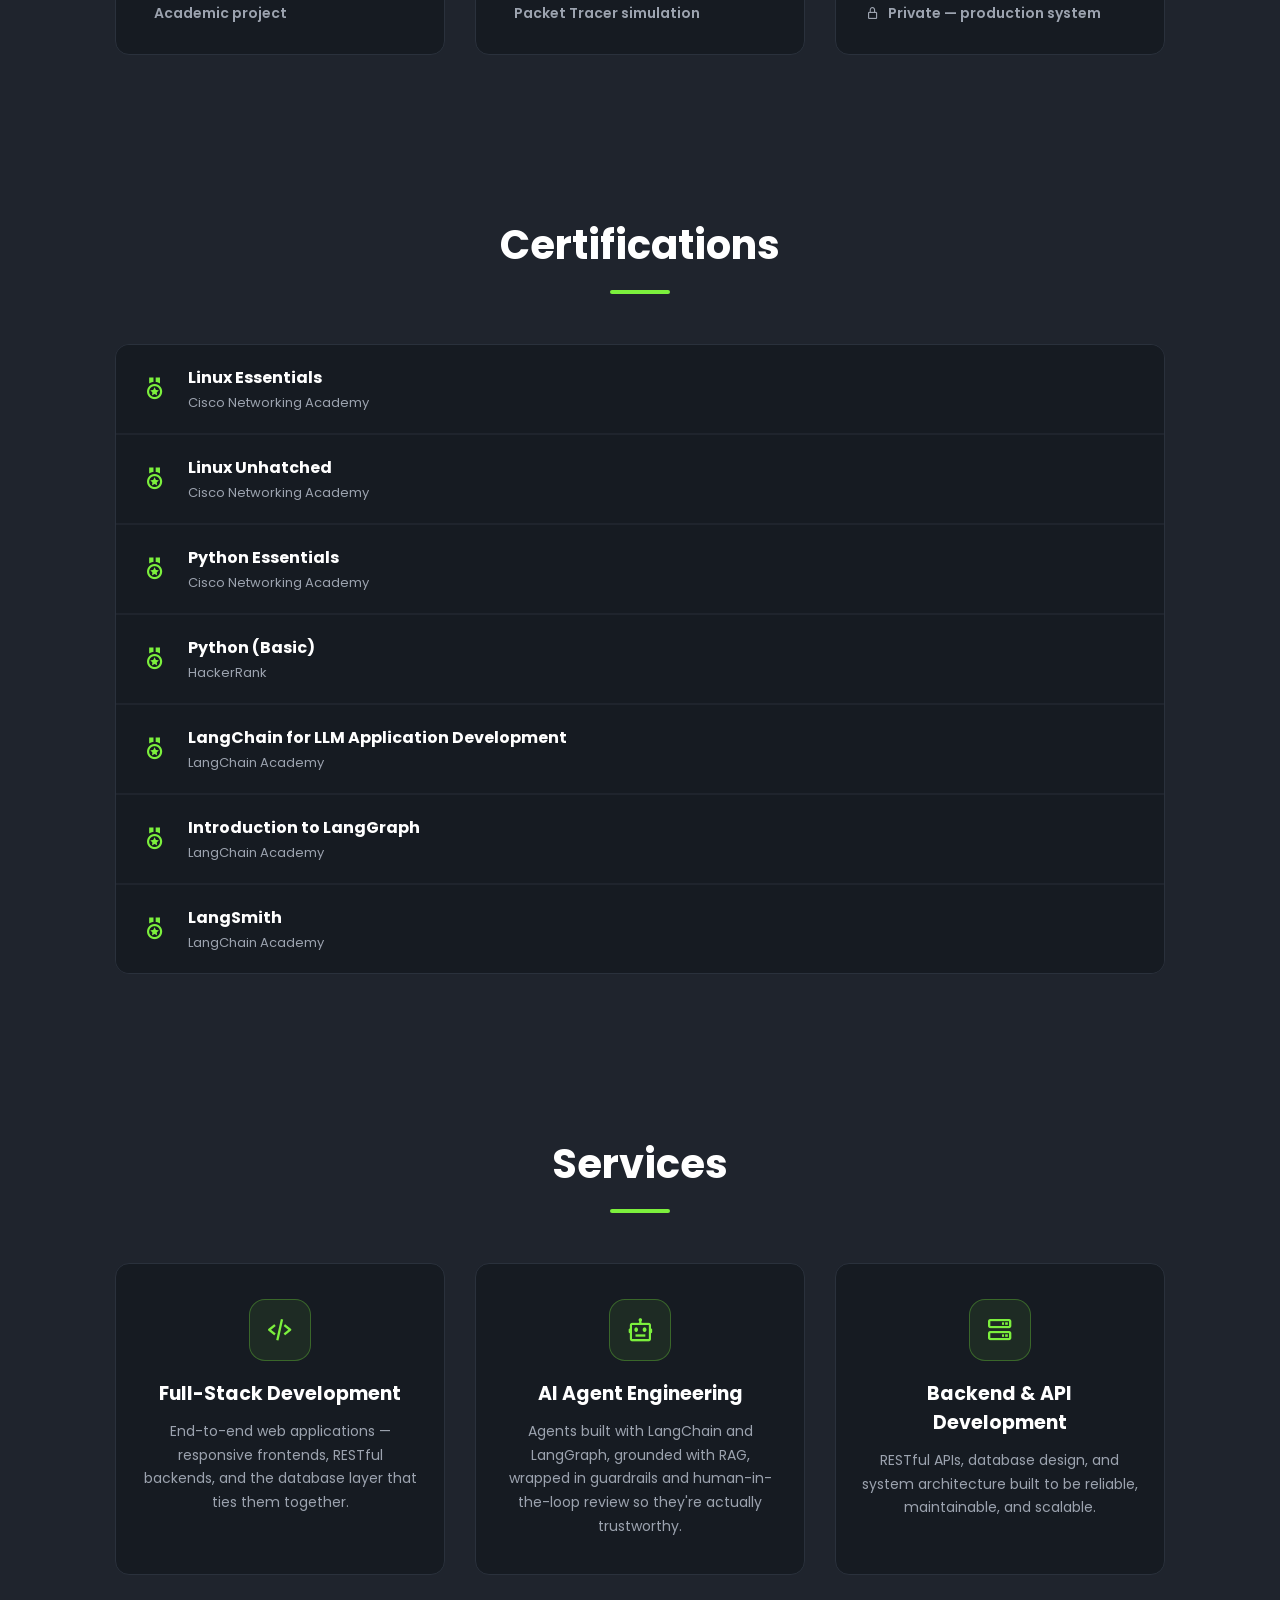
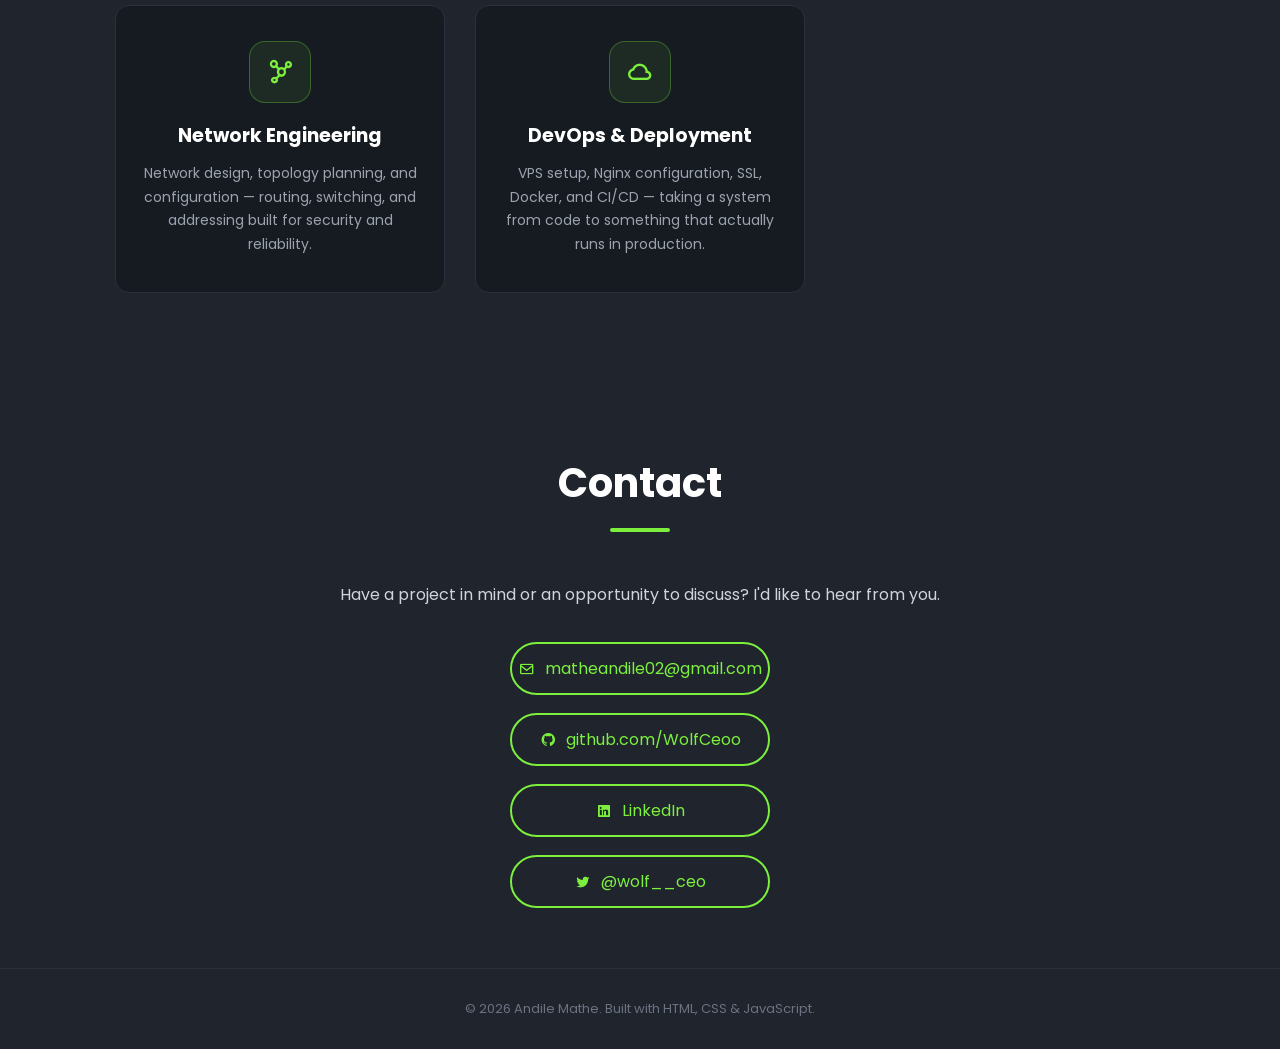
==== commit b25c9196: "updated-files" ====
--- a/index.html
+++ b/index.html
@@ -70,7 +70,7 @@
         <h2 class="section-title">About Me</h2>
         <div class="about-content">
             <div class="about-text">
-                <p>I hold a National Diploma in Information Technology from Tshwane University of Technology, graduating with multiple subject distinctions and membership in the Golden Key International Honour Society. Since then I've been building production systems in the real world — leading a backend redesign during a placement, building AI agents professionally, and independently architecting and running a live business platform from the ground up.</p>
+                <p>I'm an Information Technology graduate with hands-on, real-world experience across software development, AI systems, and infrastructure. I've led a production backend redesign, built AI agents professionally, and independently architected and run a live business platform from the ground up.</p>
                 <p>I'm comfortable moving between backend APIs, databases, frontend interfaces, network infrastructure, and the systems underneath all of it. I don't hand off deployment and call it someone else's problem — I'll set up the server, configure Nginx, and sort out SSL myself, because understanding the whole system makes for better engineering decisions.</p>
             </div>
             <div class="about-stats">
@@ -112,9 +112,84 @@
         <h2 class="section-title">Portfolio</h2>
 
         <div class="featured-card">
-            <div class="featured-icon"><i class='bx bx-food-menu'></i></div>
+            <div class="featured-icon"><i class='bx bx-envelope'></i></div>
             <div class="featured-body">
-                <span class="featured-label">Flagship Project</span>
+                <span class="featured-label"><i class='bx bxl-github'></i> Open Source — Live Repo &amp; README</span>
+                <h3>Mail Agent — AI Email Drafting Assistant</h3>
+                <p>An AI-powered drafting assistant that reads uploaded PDF documents through a RAG pipeline and drafts professional emails grounded strictly in the document's content — no hallucination. Includes a quality-evaluation step, iterative refinement, and human-in-the-loop approval before anything sends.</p>
+                <div class="tag-list">
+                    <span class="tag">Python</span>
+                    <span class="tag">LangChain</span>
+                    <span class="tag">LangGraph</span>
+                    <span class="tag">ChromaDB</span>
+                    <span class="tag">Flask</span>
+                    <span class="tag">LangSmith</span>
+                </div>
+                <a href="https://github.com/WolfCeoo/Mail-Agent" target="_blank" rel="noopener" class="portfolio-link">
+                    <i class='bx bxl-github'></i> View on GitHub
+                </a>
+            </div>
+        </div>
+
+        <div class="featured-card">
+            <div class="featured-icon"><i class='bx bx-store-alt'></i></div>
+            <div class="featured-body">
+                <span class="featured-label"><i class='bx bxl-github'></i> Open Source — Live Repo &amp; README</span>
+                <h3>Munchies Delivery Service — Live Business Website</h3>
+                <p>The official ordering website for Munchies Delivery Service, a hyper-local food delivery business connecting residents with township vendors. Pulls live vendor menus from Airtable and routes orders through a WhatsApp-based dispatch flow, with a full privacy policy and terms of service built in for Meta Business verification. Live and running in production.</p>
+                <div class="tag-list">
+                    <span class="tag">HTML5</span>
+                    <span class="tag">Tailwind CSS</span>
+                    <span class="tag">Airtable</span>
+                    <span class="tag">WhatsApp API</span>
+                    <span class="tag">GitHub Pages</span>
+                </div>
+                <a href="https://github.com/WolfCeoo/Munchies" target="_blank" rel="noopener" class="portfolio-link">
+                    <i class='bx bxl-github'></i> View on GitHub
+                </a>
+            </div>
+        </div>
+
+        <h3 class="portfolio-subheading">Other Projects</h3>
+        <div class="portfolio-grid">
+
+            <div class="portfolio-card">
+                <div class="portfolio-card-header">
+                    <i class='bx bx-globe'></i>
+                </div>
+                <h3>Full-Stack Web Application</h3>
+                <p>An academic project built end-to-end from requirements through to deployment, applying object-oriented design principles. Integrates RESTful APIs and SQL database queries for dynamic data retrieval, with accompanying technical documentation and user guides.</p>
+                <div class="tag-list">
+                    <span class="tag">JavaScript</span>
+                    <span class="tag">SQL</span>
+                    <span class="tag">REST APIs</span>
+                    <span class="tag">HTML/CSS</span>
+                </div>
+                <span class="portfolio-link portfolio-link-static">
+                    <i class='bx bx-graduation'></i> Academic project
+                </span>
+            </div>
+
+            <div class="portfolio-card">
+                <div class="portfolio-card-header">
+                    <i class='bx bx-network-chart'></i>
+                </div>
+                <h3>Network Design & Administration</h3>
+                <p>Designed and configured network topologies with a focus on security, reliability, and maintainability — including routing, switching, and addressing schemes — simulated and documented in Cisco Packet Tracer.</p>
+                <div class="tag-list">
+                    <span class="tag">Cisco Packet Tracer</span>
+                    <span class="tag">TCP/IP</span>
+                    <span class="tag">Network Topology</span>
+                </div>
+                <span class="portfolio-link portfolio-link-static">
+                    <i class='bx bx-router'></i> Packet Tracer simulation
+                </span>
+            </div>
+
+            <div class="portfolio-card">
+                <div class="portfolio-card-header">
+                    <i class='bx bx-food-menu'></i>
+                </div>
                 <h3>Food Delivery Platform</h3>
                 <p>A complete food delivery platform architected and built from scratch, currently in active operation. Covers real-time dispatch automation with proximity matching, role-based dashboards for admins, vendors, and drivers, payment integration, and self-hosted deployment infrastructure.</p>
                 <div class="tag-list">
@@ -127,61 +202,6 @@
                 </div>
                 <span class="portfolio-link portfolio-link-static">
                     <i class='bx bx-lock-alt'></i> Private — production system
-                </span>
-            </div>
-        </div>
-
-        <div class="portfolio-grid">
-
-            <div class="portfolio-card">
-                <div class="portfolio-card-header">
-                    <i class='bx bx-envelope'></i>
-                </div>
-                <h3>Mail Agent — AI Email Drafting Assistant</h3>
-                <p>An AI-powered drafting assistant that reads uploaded PDF documents through a RAG pipeline and drafts professional emails grounded strictly in the document's content — no hallucination. Includes a quality-evaluation step, iterative refinement, and human-in-the-loop approval before anything sends.</p>
-                <div class="tag-list">
-                    <span class="tag">Python</span>
-                    <span class="tag">LangChain</span>
-                    <span class="tag">LangGraph</span>
-                    <span class="tag">ChromaDB</span>
-                    <span class="tag">Flask</span>
-                    <span class="tag">LangSmith</span>
-                </div>
-                <a href="https://github.com/WolfCeoo/Mail-Agent" target="_blank" rel="noopener" class="portfolio-link">
-                    <i class='bx bxl-github'></i> View on GitHub
-                </a>
-            </div>
-
-            <div class="portfolio-card">
-                <div class="portfolio-card-header">
-                    <i class='bx bx-globe'></i>
-                </div>
-                <h3>Full-Stack Web Application</h3>
-                <p>An academic project built end-to-end from requirements through to deployment, applying object-oriented design principles. Integrates RESTful APIs and SQL database queries for dynamic data retrieval, with accompanying technical documentation and user guides.</p>
-                <div class="tag-list">
-                    <span class="tag">JavaScript</span>
-                    <span class="tag">SQL</span>
-                    <span class="tag">REST APIs</span>
-                    <span class="tag">HTML/CSS</span>
-                </div>
-                <span class="portfolio-link portfolio-link-static">
-                    <i class='bx bx-graduation'></i> Academic project
-                </span>
-            </div>
-
-            <div class="portfolio-card">
-                <div class="portfolio-card-header">
-                    <i class='bx bx-network-chart'></i>
-                </div>
-                <h3>Network Design & Administration</h3>
-                <p>Designed and configured network topologies with a focus on security, reliability, and maintainability — including routing, switching, and addressing schemes — simulated and documented in Cisco Packet Tracer.</p>
-                <div class="tag-list">
-                    <span class="tag">Cisco Packet Tracer</span>
-                    <span class="tag">TCP/IP</span>
-                    <span class="tag">Network Topology</span>
-                </div>
-                <span class="portfolio-link portfolio-link-static">
-                    <i class='bx bx-router'></i> Packet Tracer simulation
                 </span>
             </div>
 
--- a/styles.css
+++ b/styles.css
@@ -724,13 +724,29 @@
 }
 
 .featured-label {
-    display: inline-block;
+    display: inline-flex;
+    align-items: center;
+    gap: 6px;
     font-size: 12px;
     font-weight: 600;
     letter-spacing: 0.5px;
     text-transform: uppercase;
     color: #7cf03d;
     margin-bottom: 8px;
+}
+
+.featured-label i {
+    font-size: 14px;
+}
+
+.portfolio-subheading {
+    font-size: 15px;
+    font-weight: 600;
+    letter-spacing: 0.5px;
+    text-transform: uppercase;
+    color: #9ca3af;
+    margin-bottom: 20px;
+    padding-left: 2px;
 }
 
 .featured-body h3 {
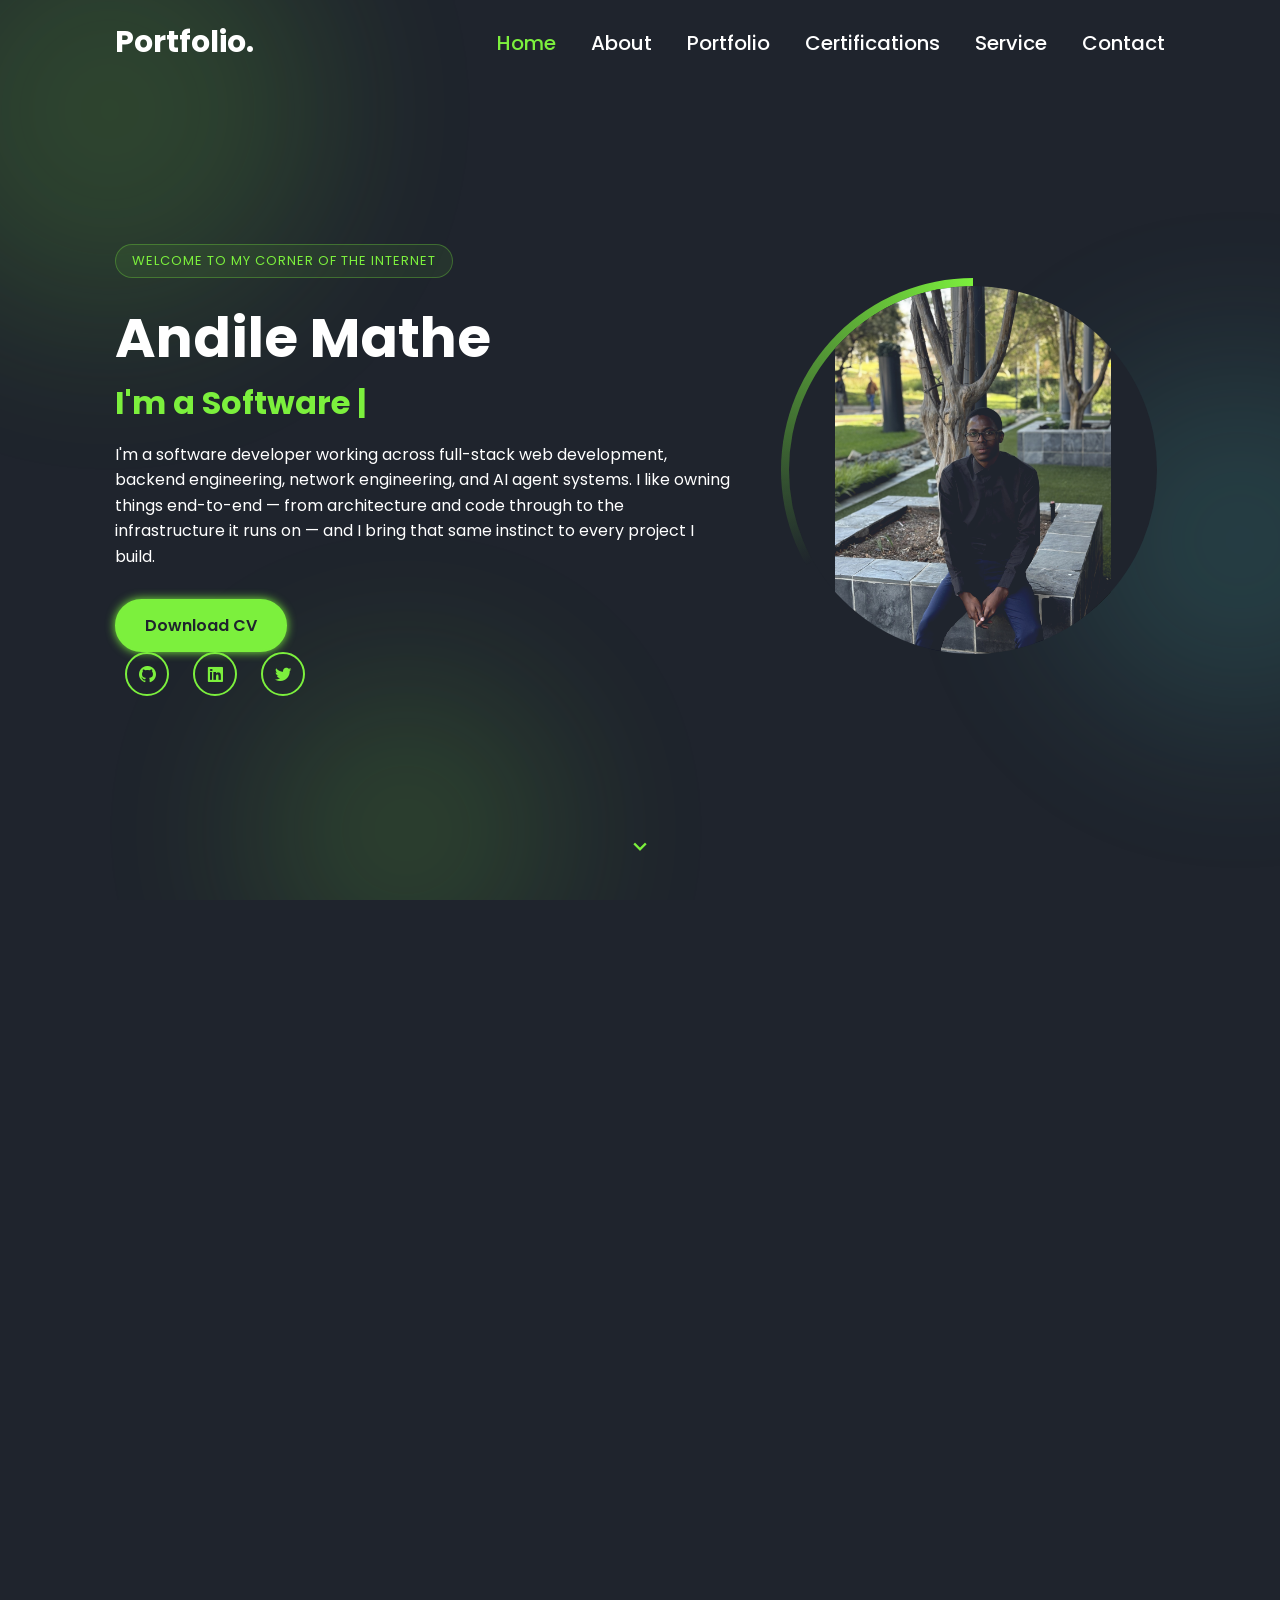
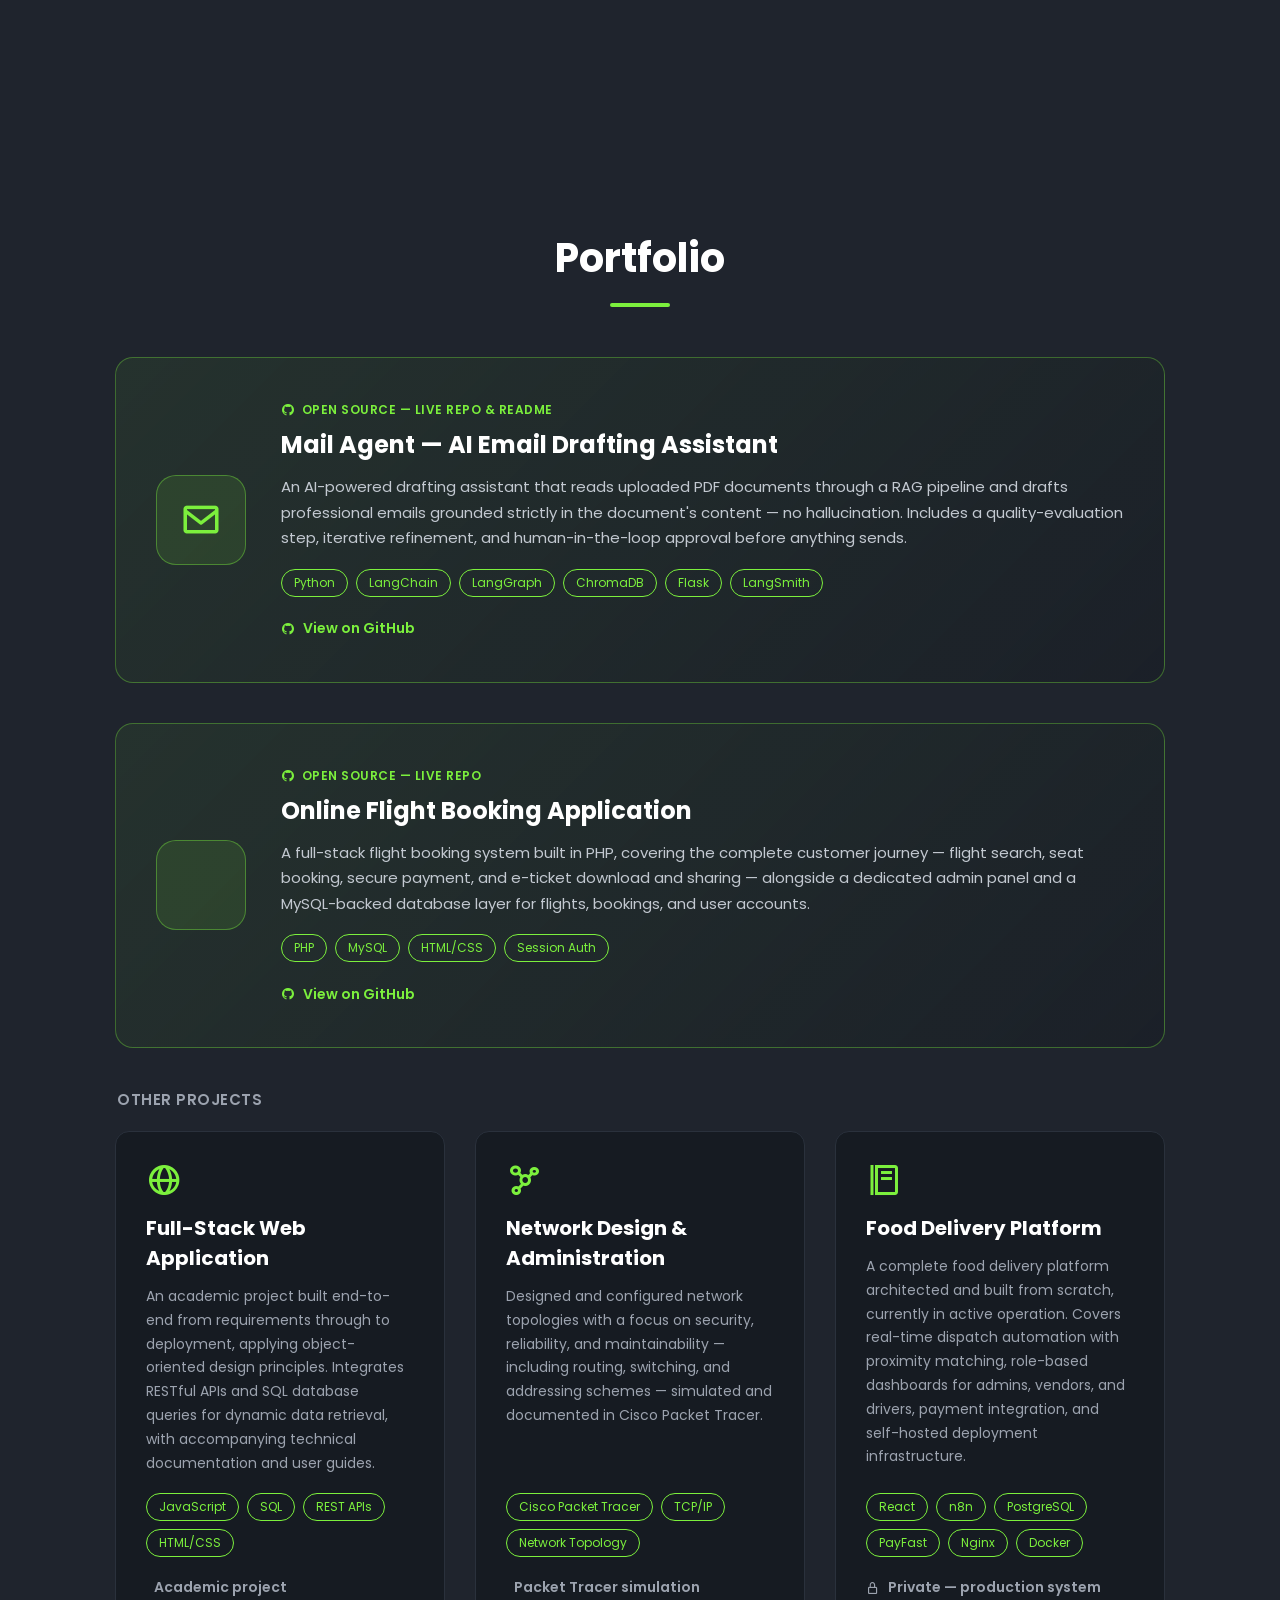
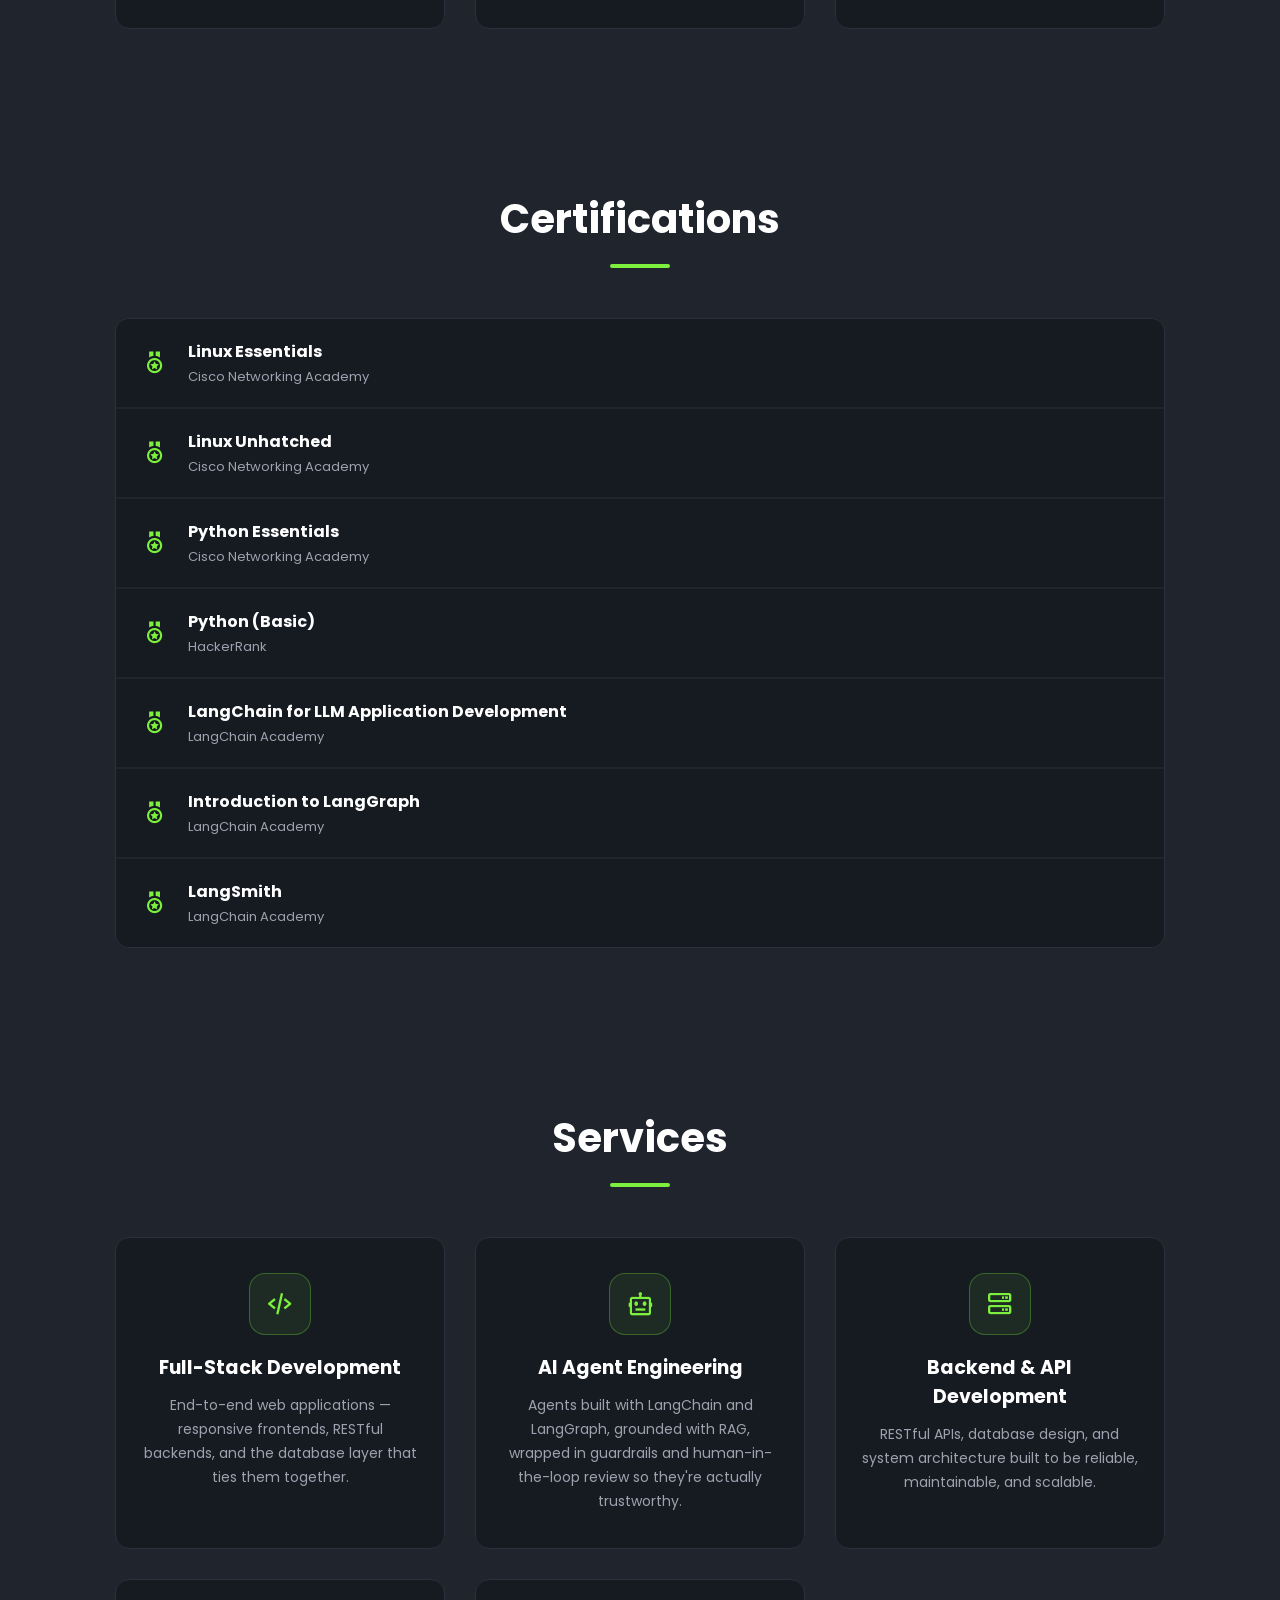
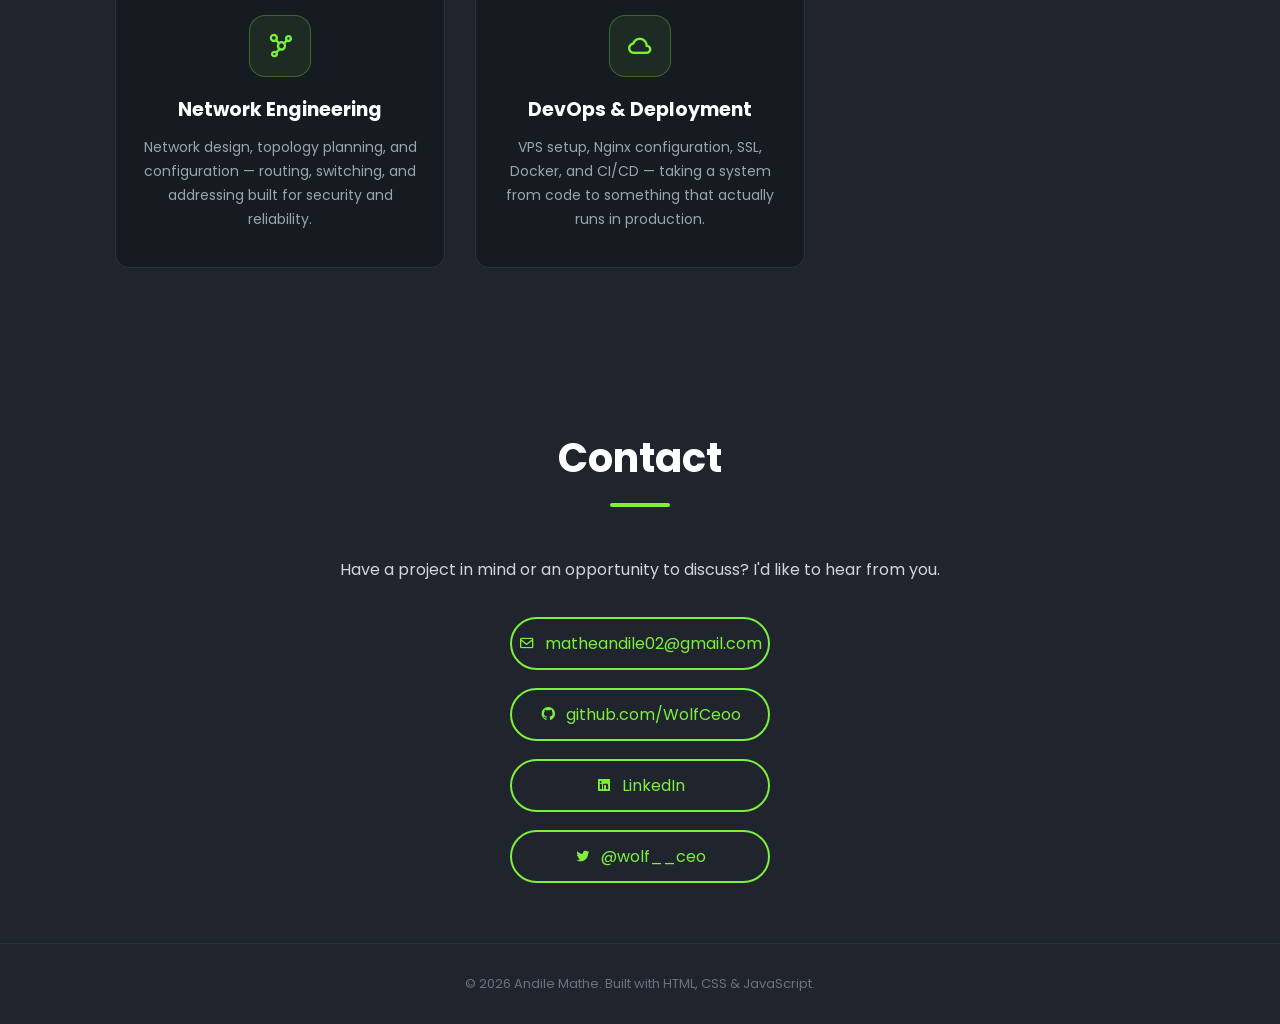
==== commit 8f79978c: "update css card" ====
--- a/index.html
+++ b/index.html
@@ -132,19 +132,18 @@
         </div>
 
         <div class="featured-card">
-            <div class="featured-icon"><i class='bx bx-store-alt'></i></div>
+            <div class="featured-icon"><i class='bx bx-plane'></i></div>
             <div class="featured-body">
-                <span class="featured-label"><i class='bx bxl-github'></i> Open Source — Live Repo &amp; README</span>
-                <h3>Munchies Delivery Service — Live Business Website</h3>
-                <p>The official ordering website for Munchies Delivery Service, a hyper-local food delivery business connecting residents with township vendors. Pulls live vendor menus from Airtable and routes orders through a WhatsApp-based dispatch flow, with a full privacy policy and terms of service built in for Meta Business verification. Live and running in production.</p>
+                <span class="featured-label"><i class='bx bxl-github'></i> Open Source — Live Repo</span>
+                <h3>Online Flight Booking Application</h3>
+                <p>A full-stack flight booking system built in PHP, covering the complete customer journey — flight search, seat booking, secure payment, and e-ticket download and sharing — alongside a dedicated admin panel and a MySQL-backed database layer for flights, bookings, and user accounts.</p>
                 <div class="tag-list">
-                    <span class="tag">HTML5</span>
-                    <span class="tag">Tailwind CSS</span>
-                    <span class="tag">Airtable</span>
-                    <span class="tag">WhatsApp API</span>
-                    <span class="tag">GitHub Pages</span>
-                </div>
-                <a href="https://github.com/WolfCeoo/Munchies" target="_blank" rel="noopener" class="portfolio-link">
+                    <span class="tag">PHP</span>
+                    <span class="tag">MySQL</span>
+                    <span class="tag">HTML/CSS</span>
+                    <span class="tag">Session Auth</span>
+                </div>
+                <a href="https://github.com/WolfCeoo/onlineflightbookingapplication" target="_blank" rel="noopener" class="portfolio-link">
                     <i class='bx bxl-github'></i> View on GitHub
                 </a>
             </div>
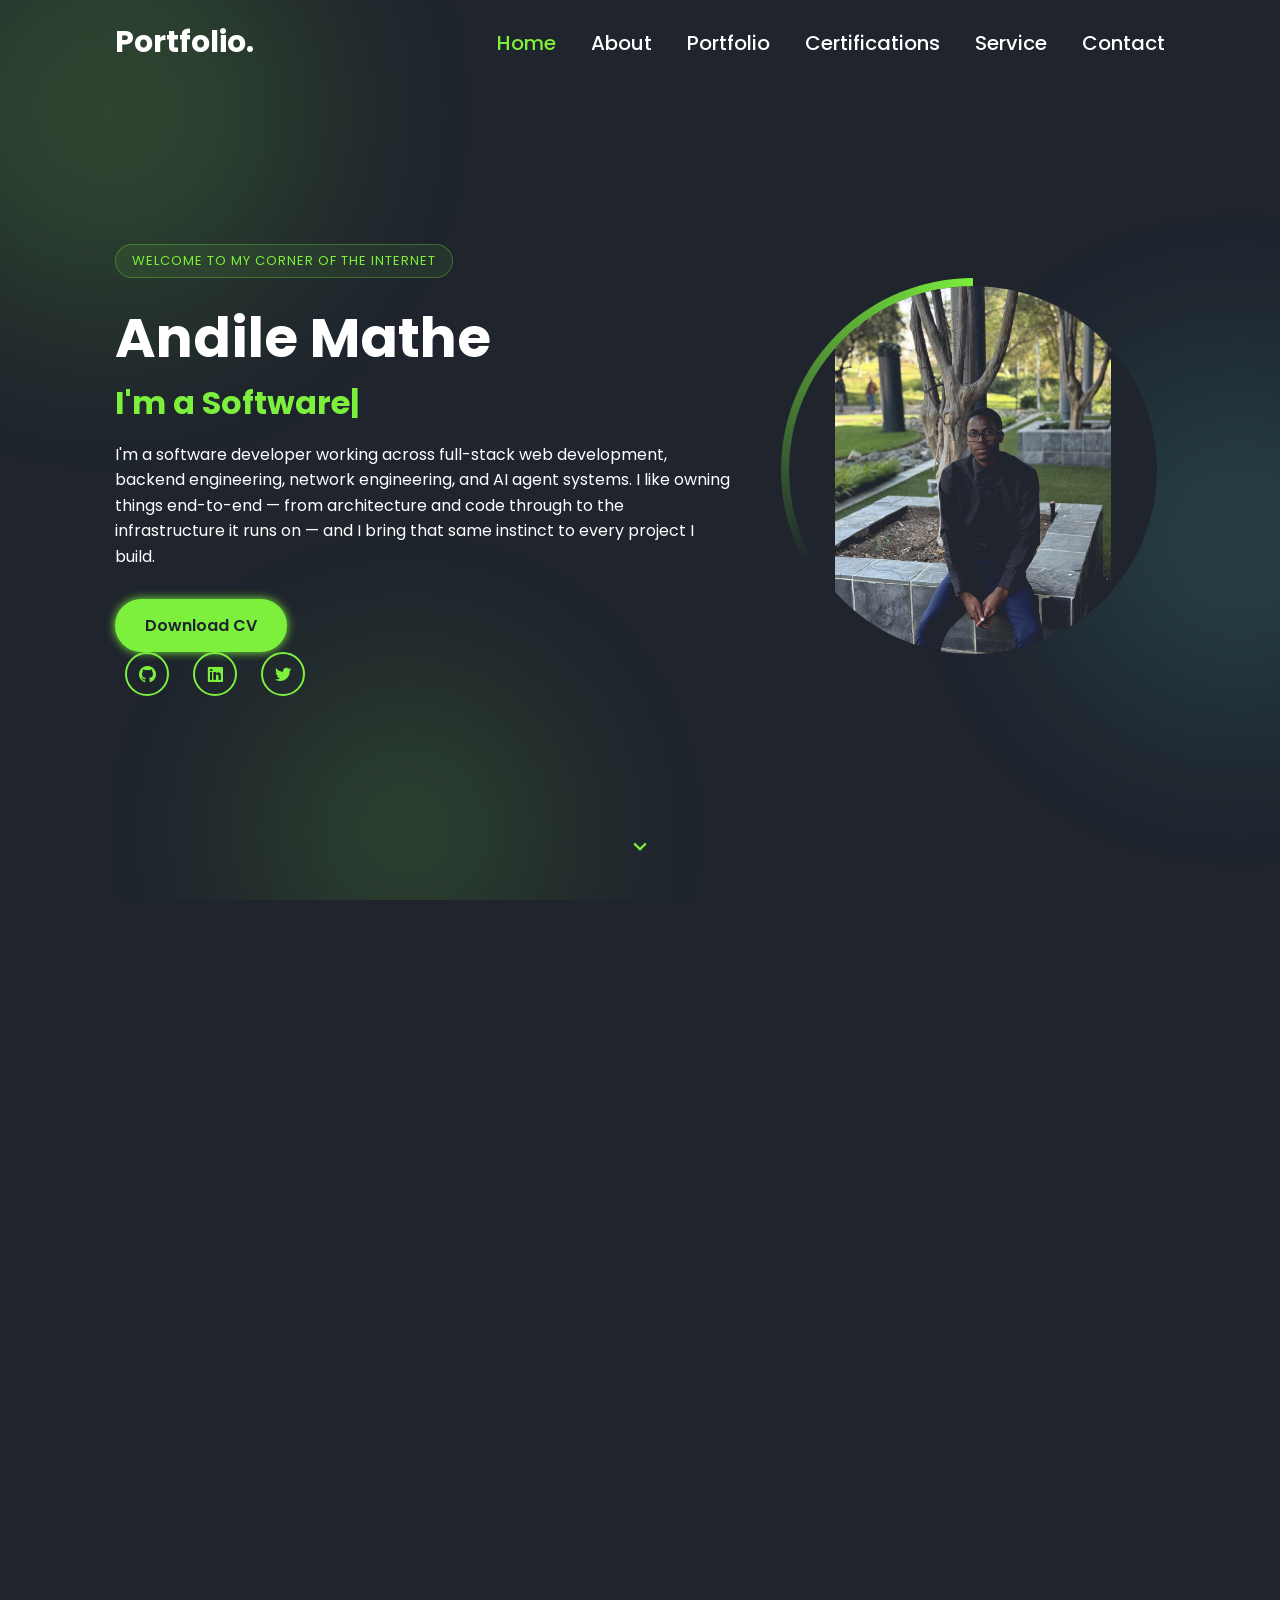
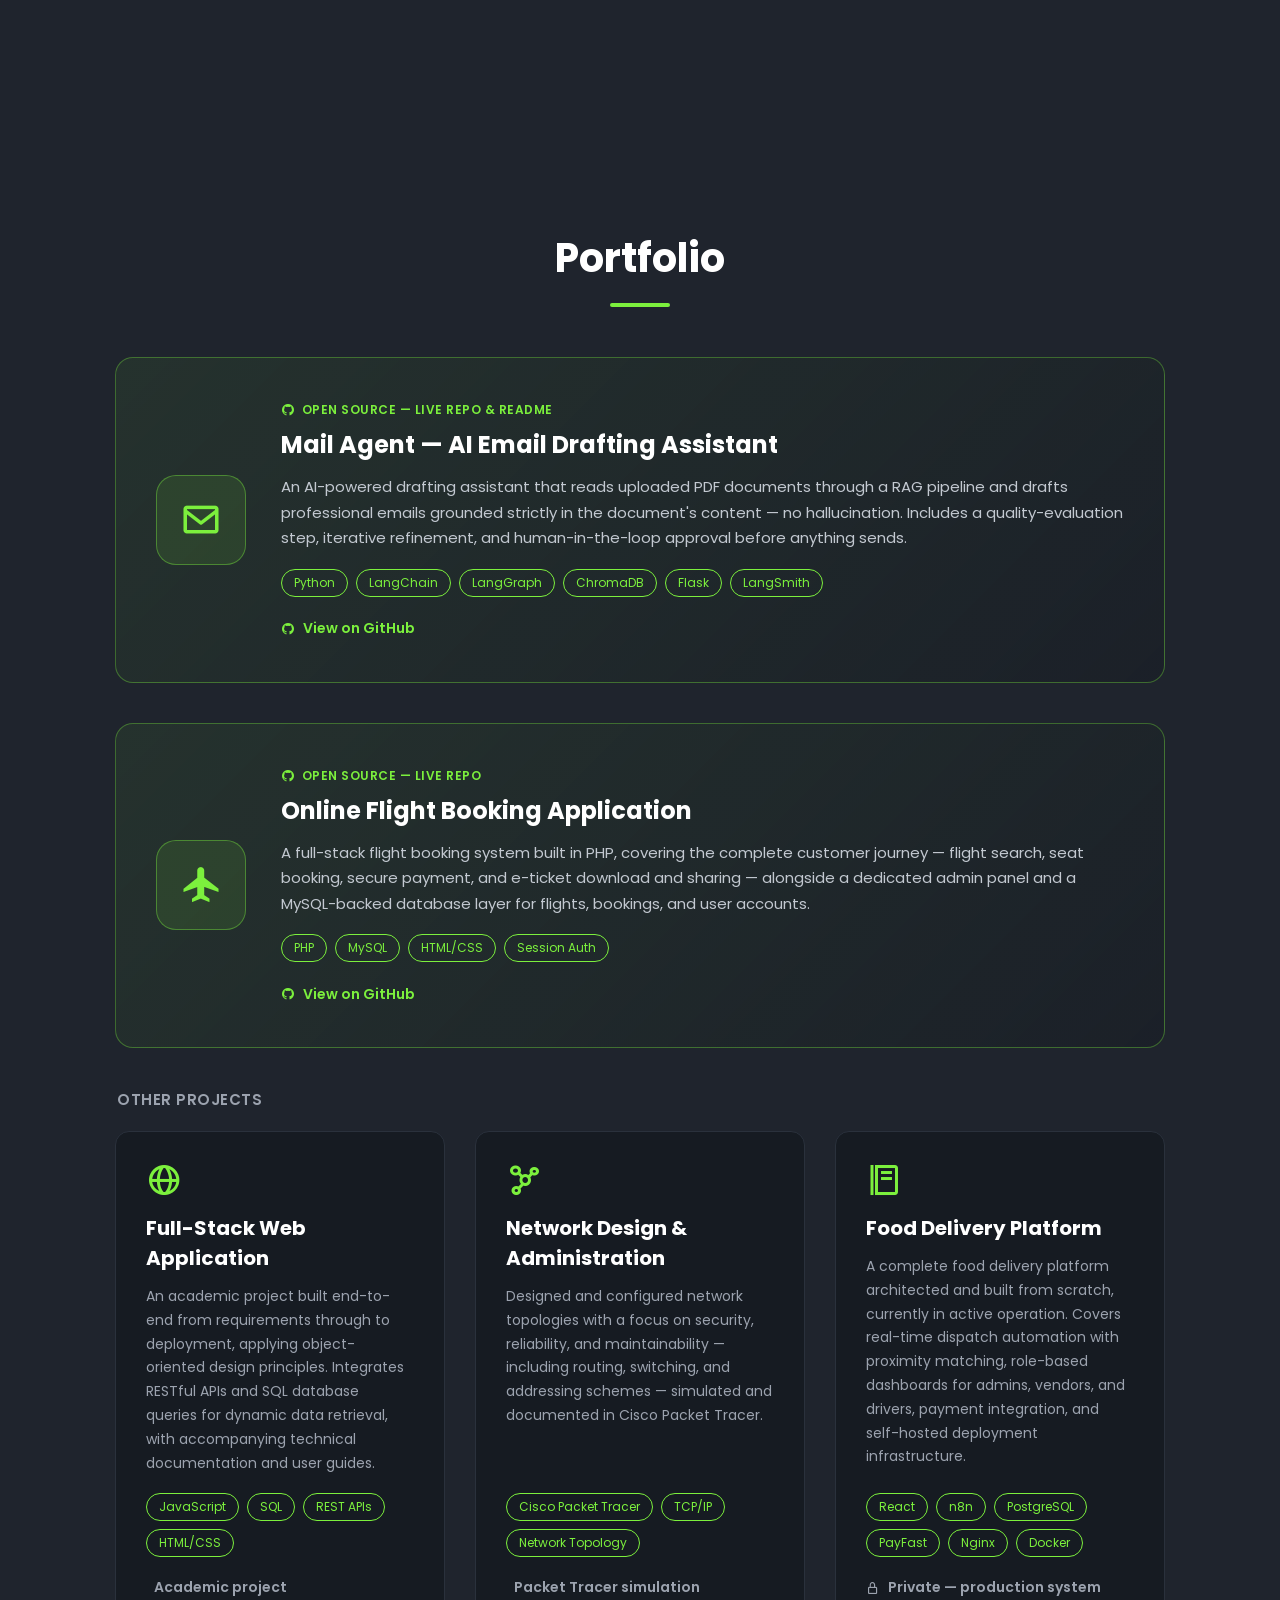
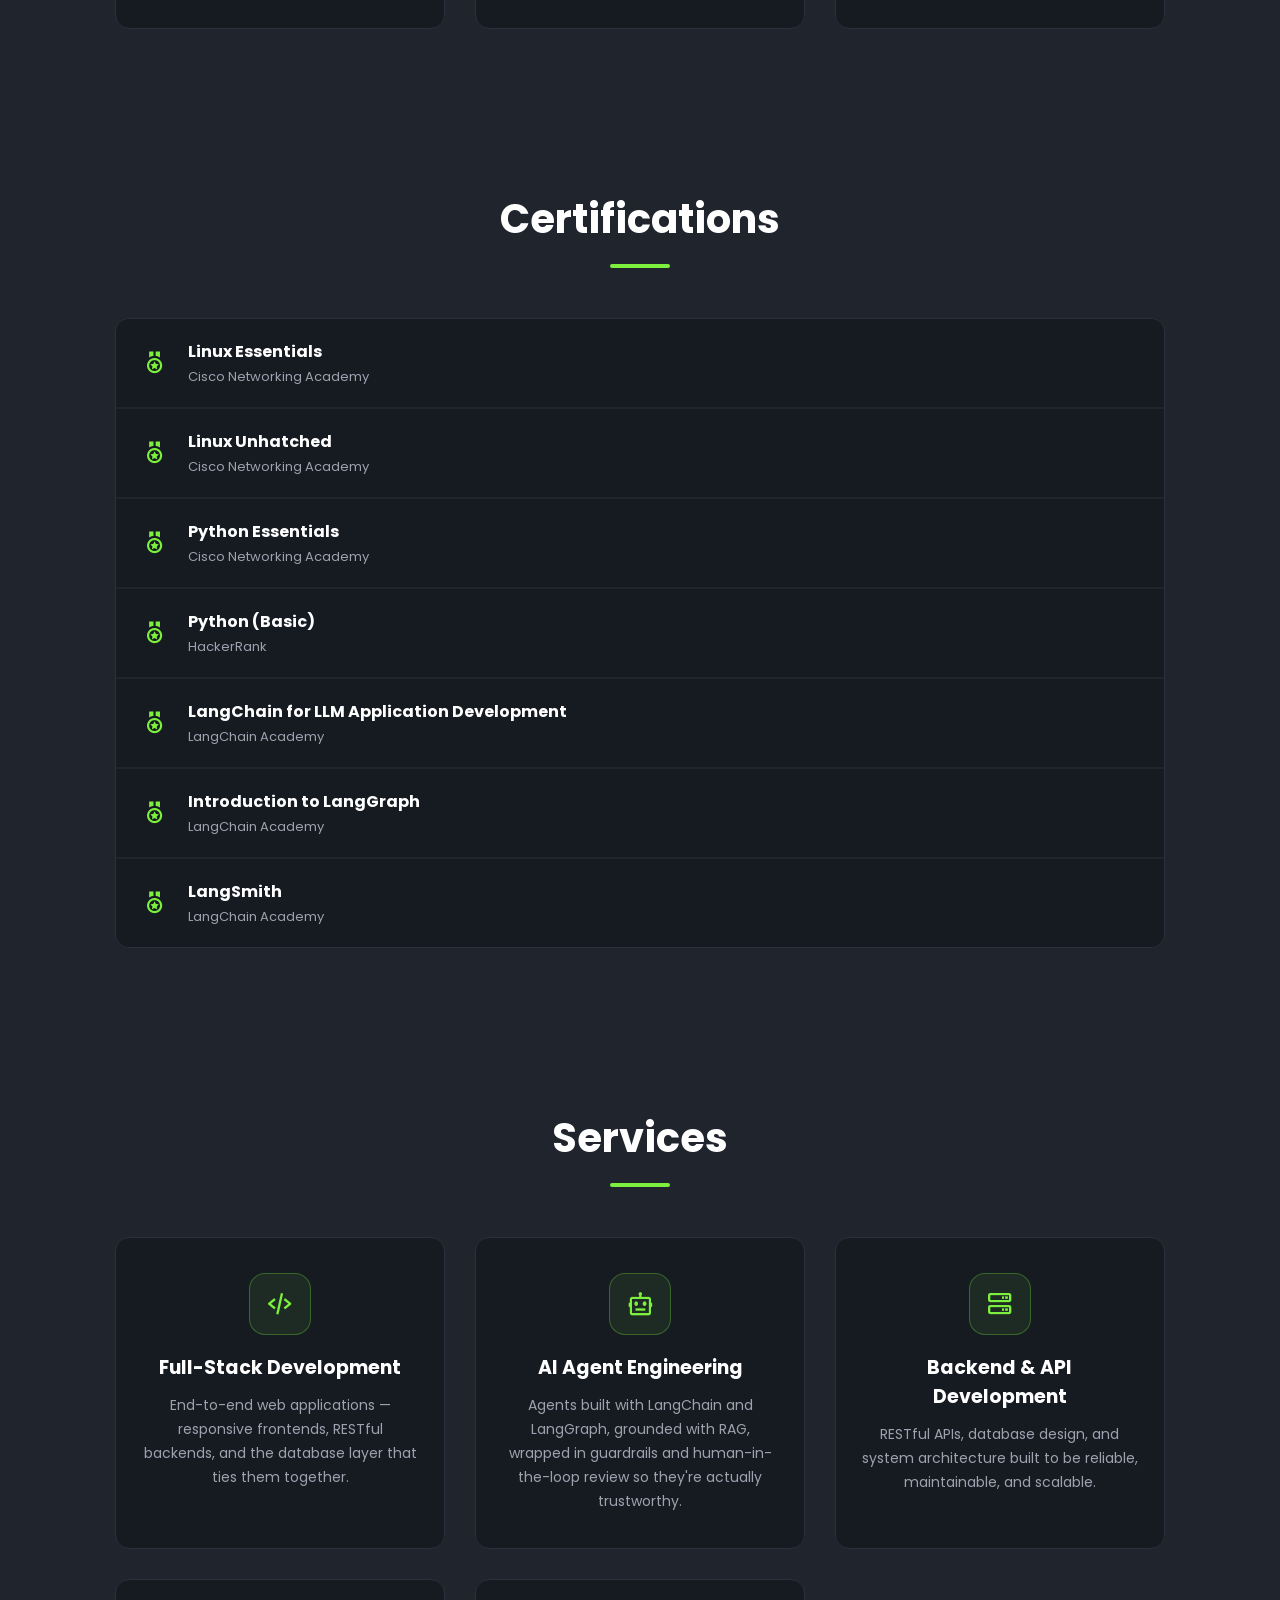
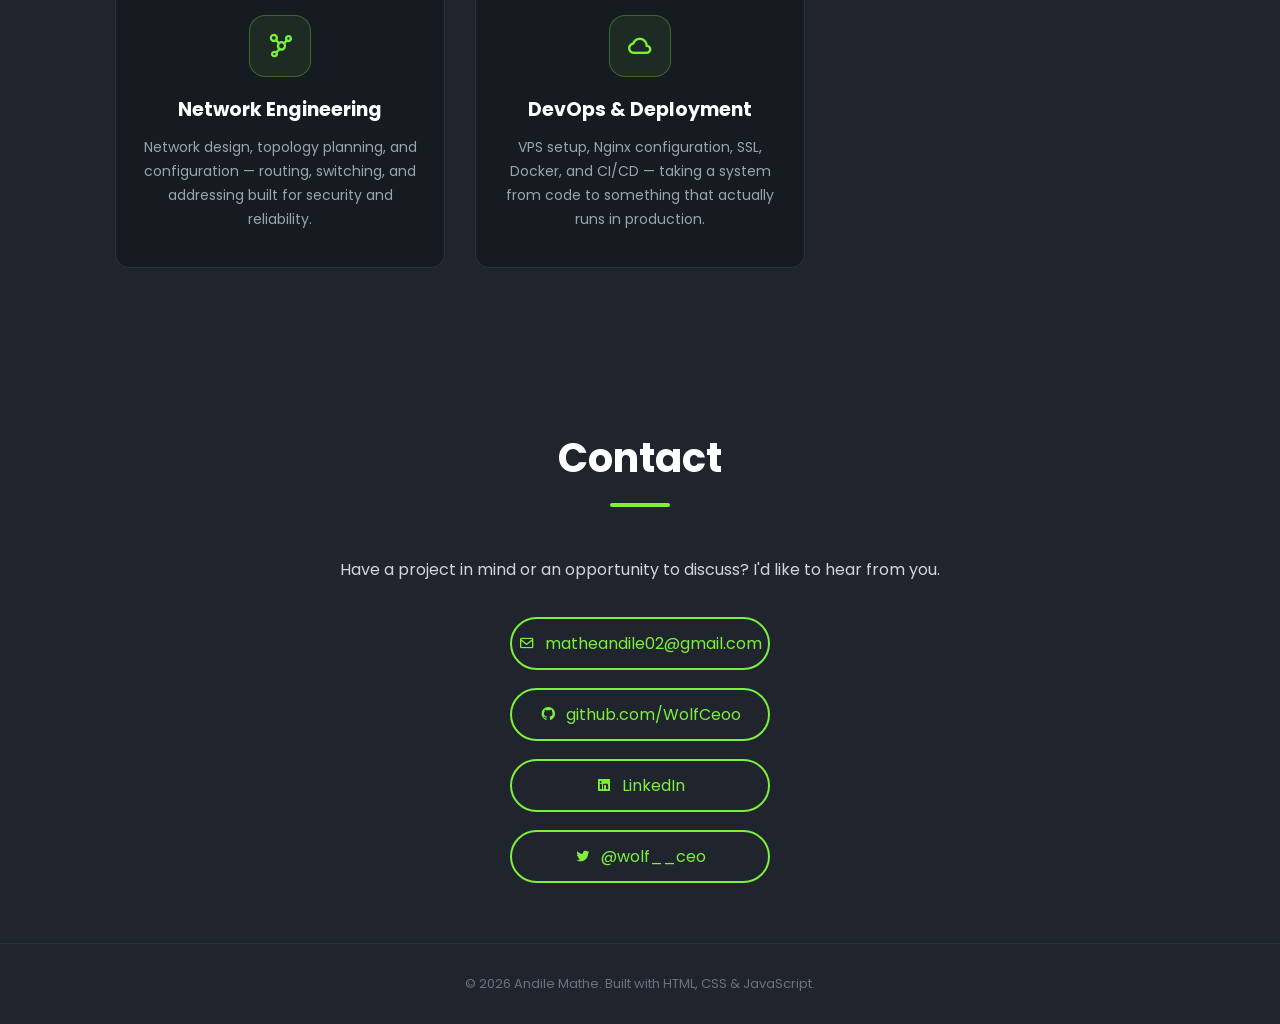
==== commit f14654e9: "update-icon" ====
--- a/index.html
+++ b/index.html
@@ -132,7 +132,7 @@
         </div>
 
         <div class="featured-card">
-            <div class="featured-icon"><i class='bx bx-plane'></i></div>
+            <div class="featured-icon"><i class='bx bxs-plane'></i></div>
             <div class="featured-body">
                 <span class="featured-label"><i class='bx bxl-github'></i> Open Source — Live Repo</span>
                 <h3>Online Flight Booking Application</h3>
